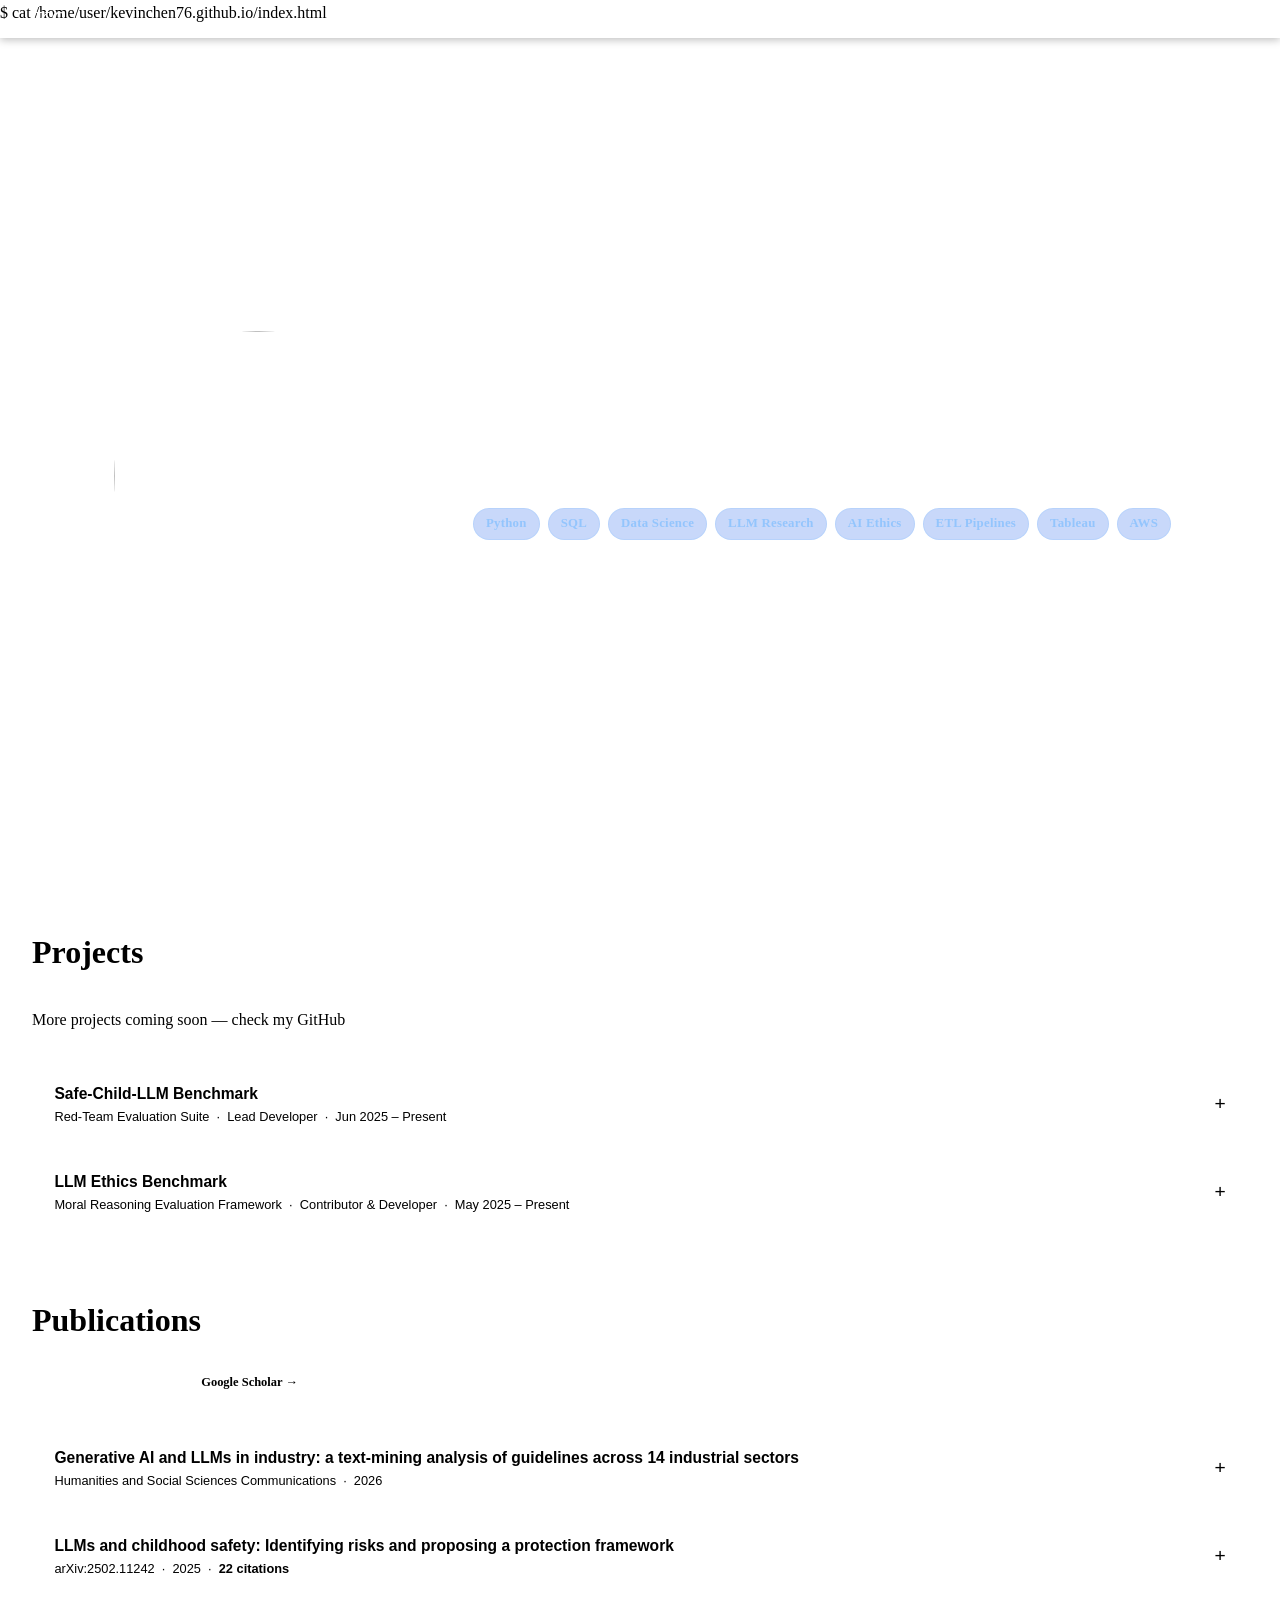
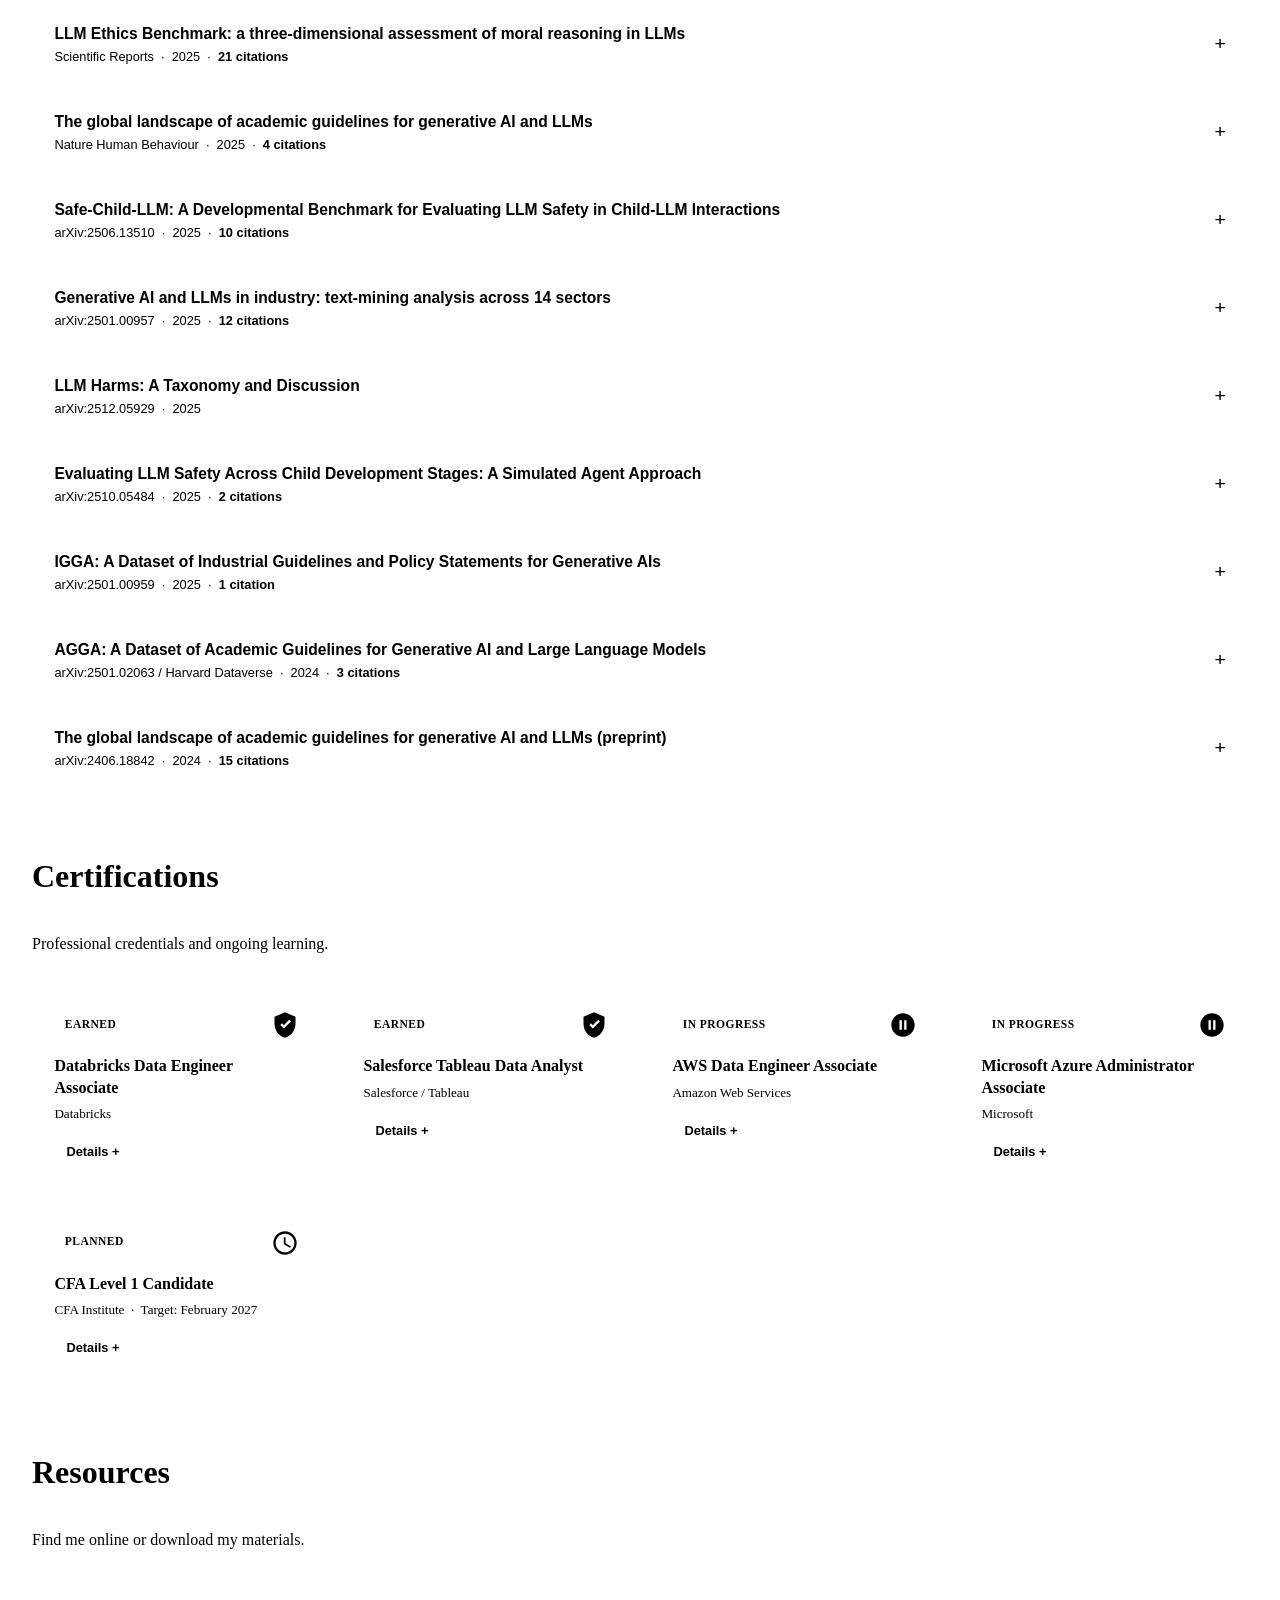
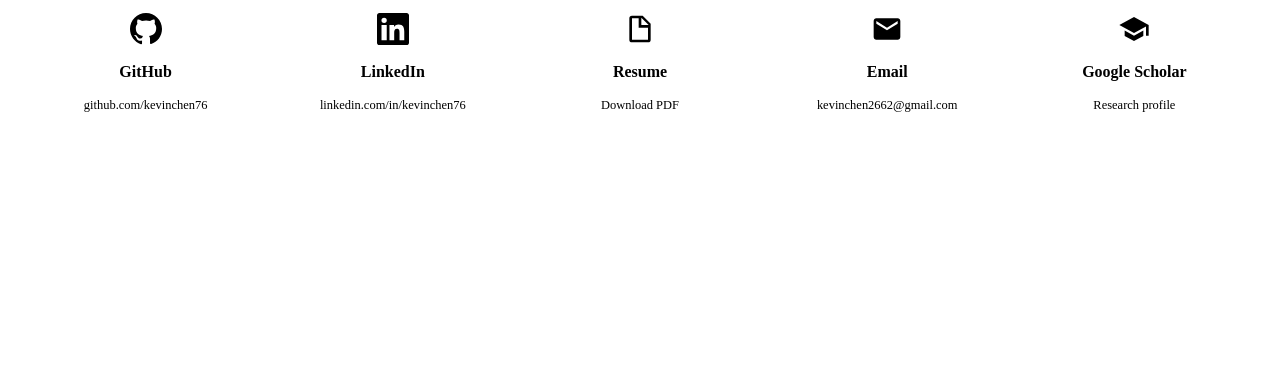
==== index.html @ 8af5d2e5 "Add personal portfolio website" ====
$ cat /home/user/kevinchen76.github.io/index.html

<!DOCTYPE html>
<html lang="en">
<head>
  <meta charset="UTF-8" />
  <meta name="viewport" content="width=device-width, initial-scale=1.0" />
  <title>Kevin Chen — Data Scientist & AI Ethics Researcher</title>
  <link rel="stylesheet" href="css/style.css" />
</head>
<body>

  <!-- ===== NAVIGATION ===== -->
  <header class="site-header">
    <div class="nav-brand">KC</div>
    <nav class="nav-links" id="navLinks">
      <a href="#home"           class="nav-link active" data-section="home">Home</a>
      <a href="#projects"       class="nav-link"        data-section="projects">Projects</a>
      <a href="#publications"   class="nav-link"        data-section="publications">Publications</a>
      <a href="#certifications" class="nav-link"        data-section="certifications">Certifications</a>
      <a href="#resources"      class="nav-link"        data-section="resources">Resources</a>
    </nav>
    <button class="hamburger" id="hamburger" aria-label="Toggle menu">
      <span></span><span></span><span></span>
    </button>
  </header>

  <main>

    <!-- ===== HOME / HERO ===== -->
    <section id="home" class="section hero-section">
      <div class="hero-inner">
        <div class="hero-photo-wrap">
          <!-- REPLACE: swap src with your actual headshot path -->
          <img src="assets/images/headshot.jpg" alt="Kevin Chen headshot" class="hero-photo" />
        </div>
        <div class="hero-content">
          <p class="hero-eyebrow">Data Scientist &amp; AI Ethics Researcher</p>
          <h1 class="hero-name">Kevin Chen</h1>
          <p class="hero-mission">
            I am a data scientist and researcher passionate about AI ethics, safety, and the
            responsible development of large language models. My work bridges quantitative
            analysis and policy to ensure emerging technologies serve humanity equitably.
          </p>
          <div class="expertise-chips">
            <!-- ADD: new expertise chip here -->
            <span class="chip">Python</span>
            <span class="chip">SQL</span>
            <span class="chip">Data Science</span>
            <span class="chip">LLM Research</span>
            <span class="chip">AI Ethics</span>
            <span class="chip">ETL Pipelines</span>
            <span class="chip">Tableau</span>
            <span class="chip">AWS</span>
          </div>
          <div class="hero-cta">
            <a href="#projects" class="btn btn-primary">View Projects</a>
            <a href="#publications" class="btn btn-outline">Publications</a>
            <a href="assets/resume.pdf" class="btn btn-outline" target="_blank" rel="noopener">Resume</a>
          </div>
          <div class="hero-social">
            <a href="https://github.com/kevinchen76" target="_blank" rel="noopener" aria-label="GitHub">
              <svg xmlns="http://www.w3.org/2000/svg" viewBox="0 0 24 24" fill="currentColor" width="22" height="22"><path d="M12 0C5.37 0 0 5.37 0 12c0 5.3 3.438 9.8 8.205 11.385.6.113.82-.258.82-.577v-2.165c-3.338.726-4.042-1.61-4.042-1.61-.546-1.387-1.333-1.756-1.333-1.756-1.09-.745.083-.729.083-.729 1.205.085 1.84 1.237 1.84 1.237 1.07 1.834 2.807 1.304 3.492.997.108-.775.418-1.305.762-1.605-2.665-.3-5.466-1.332-5.466-5.93 0-1.31.468-2.38 1.235-3.22-.124-.303-.535-1.524.117-3.176 0 0 1.008-.322 3.3 1.23a11.5 11.5 0 0 1 3.003-.404c1.02.005 2.047.138 3.003.404 2.29-1.552 3.297-1.23 3.297-1.23.653 1.653.242 2.874.118 3.176.77.84 1.233 1.91 1.233 3.22 0 4.61-2.807 5.625-5.479 5.92.43.372.823 1.102.823 2.222v3.293c0 .322.218.694.825.576C20.565 21.796 24 17.298 24 12c0-6.63-5.37-12-12-12z"/></svg>
            </a>
            <a href="https://linkedin.com/in/kevinchen76" target="_blank" rel="noopener" aria-label="LinkedIn">
              <svg xmlns="http://www.w3.org/2000/svg" viewBox="0 0 24 24" fill="currentColor" width="22" height="22"><path d="M20.447 20.452H16.89v-5.569c0-1.328-.027-3.037-1.852-3.037-1.853 0-2.136 1.445-2.136 2.939v5.667H9.351V9h3.414v1.561h.046c.477-.9 1.637-1.85 3.37-1.85 3.601 0 4.267 2.37 4.267 5.455v6.286zM5.337 7.433a1.98 1.98 0 0 1-1.977-1.98 1.98 1.98 0 0 1 3.96 0 1.98 1.98 0 0 1-1.983 1.98zm1.957 13.019H3.379V9h3.915v11.452zM22.225 0H1.771C.792 0 0 .774 0 1.729v20.542C0 23.227.792 24 1.771 24h20.451C23.2 24 24 23.227 24 22.271V1.729C24 .774 23.2 0 22.222 0h.003z"/></svg>
            </a>
            <a href="mailto:kevinchen2662@gmail.com" aria-label="Email">
              <svg xmlns="http://www.w3.org/2000/svg" viewBox="0 0 24 24" fill="currentColor" width="22" height="22"><path d="M20 4H4C2.9 4 2 4.9 2 6v12c0 1.1.9 2 2 2h16c1.1 0 2-.9 2-2V6c0-1.1-.9-2-2-2zm0 4-8 5-8-5V6l8 5 8-5v2z"/></svg>
            </a>
          </div>
        </div>
      </div>
    </section>

    <!-- ===== PROJECTS ===== -->
    <section id="projects" class="section">
      <div class="section-inner">
        <h2 class="section-title">Projects</h2>
        <p class="section-subtitle">
          More projects coming soon —
          <a href="https://github.com/kevinchen76" target="_blank" rel="noopener">check my GitHub</a>
        </p>

        <div class="accordion-list">

          <!-- ADD: new project accordion item here -->

          <div class="accordion-item">
            <button class="accordion-header" aria-expanded="false">
              <div class="accordion-title-block">
                <span class="accordion-title">Safe-Child-LLM Benchmark</span>
                <span class="accordion-meta">Red-Team Evaluation Suite &nbsp;·&nbsp; Lead Developer &nbsp;·&nbsp; Jun 2025 – Present</span>
              </div>
              <span class="accordion-icon">&#43;</span>
            </button>
            <div class="accordion-body">
              <p>
                Built a Python evaluation suite with async API calls to benchmark 5+ LLMs on
                adversarial child-safety prompts; computed refusal/violation rates via pandas and
                exported JSONL/CSV summaries, replacing manual scoring. Wrote pytest unit tests and
                CI smoke checks validating prompt schema, API dispatch, and output field integrity
                after each pipeline change, enabling regression-free iterative benchmark expansion
                for external stakeholders.
              </p>
              <div class="accordion-links">
                <!-- REPLACE: update href when repo is public -->
                <a href="#" class="tag-link">GitHub &rarr;</a>
                <!-- REPLACE: update href with paper DOI/arXiv link -->
                <a href="#" class="tag-link">Paper &rarr;</a>
              </div>
            </div>
          </div>

          <div class="accordion-item">
            <button class="accordion-header" aria-expanded="false">
              <div class="accordion-title-block">
                <span class="accordion-title">LLM Ethics Benchmark</span>
                <span class="accordion-meta">Moral Reasoning Evaluation Framework &nbsp;·&nbsp; Contributor &amp; Developer &nbsp;·&nbsp; May 2025 – Present</span>
              </div>
              <span class="accordion-icon">&#43;</span>
            </button>
            <div class="accordion-body">
              <p>
                Implemented modular Python components using pandas DataFrames for instrument loading
                and scikit-learn's metric API for multi-table scoring; standardized output schemas
                reducing per-model evaluation setup from hours to minutes.
              </p>
              <div class="accordion-links">
                <!-- REPLACE: update href when repo is public -->
                <a href="#" class="tag-link">GitHub &rarr;</a>
                <!-- REPLACE: update href with paper DOI/arXiv link -->
                <a href="#" class="tag-link">Paper &rarr;</a>
              </div>
            </div>
          </div>

        </div>
      </div>
    </section>

    <!-- ===== PUBLICATIONS ===== -->
    <section id="publications" class="section alt-bg">
      <div class="section-inner">
        <h2 class="section-title">Publications</h2>
        <div class="pub-meta-row">
          <span class="citation-badge">77+ Total Citations</span>
          <!-- REPLACE: add your Google Scholar profile URL -->
          <a href="#" class="tag-link" target="_blank" rel="noopener">Google Scholar &rarr;</a>
        </div>

        <div class="accordion-list">

          <!-- ADD: new publication accordion item here -->

          <!-- 2026 -->
          <div class="accordion-item">
            <button class="accordion-header" aria-expanded="false">
              <div class="accordion-title-block">
                <span class="accordion-title">Generative AI and LLMs in industry: a text-mining analysis of guidelines across 14 industrial sectors</span>
                <span class="accordion-meta">Humanities and Social Sciences Communications &nbsp;·&nbsp; 2026</span>
              </div>
              <span class="accordion-icon">&#43;</span>
            </button>
            <div class="accordion-body">
              <p class="pub-authors">Jiao J., Afroogh S., <strong>Chen K.</strong>, Atkinson D., Dhurandhar A.</p>
              <p class="pub-venue">Nature Humanities and Social Sciences Communications, 13, 410 &nbsp;·&nbsp; 2026</p>
              <div class="accordion-links">
                <!-- REPLACE: update href with DOI -->
                <a href="#" class="tag-link">DOI &rarr;</a>
              </div>
            </div>
          </div>

          <!-- 2025 -->
          <div class="accordion-item">
            <button class="accordion-header" aria-expanded="false">
              <div class="accordion-title-block">
                <span class="accordion-title">LLMs and childhood safety: Identifying risks and proposing a protection framework</span>
                <span class="accordion-meta">arXiv:2502.11242 &nbsp;·&nbsp; 2025 &nbsp;·&nbsp; <span class="cite-count">22 citations</span></span>
              </div>
              <span class="accordion-icon">&#43;</span>
            </button>
            <div class="accordion-body">
              <p class="pub-authors">Jiao J., Afroogh S., <strong>Chen K.</strong>, Murali A., Atkinson D., Dhurandhar A.</p>
              <p class="pub-venue">arXiv preprint arXiv:2502.11242 &nbsp;·&nbsp; 2025</p>
              <div class="accordion-links">
                <a href="https://arxiv.org/abs/2502.11242" class="tag-link" target="_blank" rel="noopener">arXiv &rarr;</a>
              </div>
            </div>
          </div>

          <div class="accordion-item">
            <button class="accordion-header" aria-expanded="false">
              <div class="accordion-title-block">
                <span class="accordion-title">LLM Ethics Benchmark: a three-dimensional assessment of moral reasoning in LLMs</span>
                <span class="accordion-meta">Scientific Reports &nbsp;·&nbsp; 2025 &nbsp;·&nbsp; <span class="cite-count">21 citations</span></span>
              </div>
              <span class="accordion-icon">&#43;</span>
            </button>
            <div class="accordion-body">
              <p class="pub-authors">Jiao J., Afroogh S., Murali A., <strong>Chen K.</strong>, Atkinson D., Dhurandhar A.</p>
              <p class="pub-venue">Scientific Reports 15(1), 34642 &nbsp;·&nbsp; 2025</p>
              <div class="accordion-links">
                <!-- REPLACE: update href with DOI -->
                <a href="#" class="tag-link">DOI &rarr;</a>
              </div>
            </div>
          </div>

          <div class="accordion-item">
            <button class="accordion-header" aria-expanded="false">
              <div class="accordion-title-block">
                <span class="accordion-title">The global landscape of academic guidelines for generative AI and LLMs</span>
                <span class="accordion-meta">Nature Human Behaviour &nbsp;·&nbsp; 2025 &nbsp;·&nbsp; <span class="cite-count">4 citations</span></span>
              </div>
              <span class="accordion-icon">&#43;</span>
            </button>
            <div class="accordion-body">
              <p class="pub-authors">Jiao J., Afroogh S., <strong>Chen K.</strong>, Atkinson D., Dhurandhar A.</p>
              <p class="pub-venue">Nature Human Behaviour 9(4), 638–642 &nbsp;·&nbsp; 2025</p>
              <div class="accordion-links">
                <!-- REPLACE: update href with DOI -->
                <a href="#" class="tag-link">DOI &rarr;</a>
                <a href="https://arxiv.org/abs/2406.18842" class="tag-link" target="_blank" rel="noopener">arXiv &rarr;</a>
              </div>
            </div>
          </div>

          <div class="accordion-item">
            <button class="accordion-header" aria-expanded="false">
              <div class="accordion-title-block">
                <span class="accordion-title">Safe-Child-LLM: A Developmental Benchmark for Evaluating LLM Safety in Child-LLM Interactions</span>
                <span class="accordion-meta">arXiv:2506.13510 &nbsp;·&nbsp; 2025 &nbsp;·&nbsp; <span class="cite-count">10 citations</span></span>
              </div>
              <span class="accordion-icon">&#43;</span>
            </button>
            <div class="accordion-body">
              <p class="pub-authors">Jiao J., Afroogh S., <strong>Chen K.</strong>, Murali A., Atkinson D., Dhurandhar A.</p>
              <p class="pub-venue">arXiv preprint arXiv:2506.13510 &nbsp;·&nbsp; 2025</p>
              <div class="accordion-links">
                <a href="https://arxiv.org/abs/2506.13510" class="tag-link" target="_blank" rel="noopener">arXiv &rarr;</a>
              </div>
            </div>
          </div>

          <div class="accordion-item">
            <button class="accordion-header" aria-expanded="false">
              <div class="accordion-title-block">
                <span class="accordion-title">Generative AI and LLMs in industry: text-mining analysis across 14 sectors</span>
                <span class="accordion-meta">arXiv:2501.00957 &nbsp;·&nbsp; 2025 &nbsp;·&nbsp; <span class="cite-count">12 citations</span></span>
              </div>
              <span class="accordion-icon">&#43;</span>
            </button>
            <div class="accordion-body">
              <p class="pub-authors">Jiao J., Afroogh S., <strong>Chen K.</strong>, Atkinson D., Dhurandhar A.</p>
              <p class="pub-venue">arXiv preprint arXiv:2501.00957 &nbsp;·&nbsp; 2025</p>
              <div class="accordion-links">
                <a href="https://arxiv.org/abs/2501.00957" class="tag-link" target="_blank" rel="noopener">arXiv &rarr;</a>
              </div>
            </div>
          </div>

          <div class="accordion-item">
            <button class="accordion-header" aria-expanded="false">
              <div class="accordion-title-block">
                <span class="accordion-title">LLM Harms: A Taxonomy and Discussion</span>
                <span class="accordion-meta">arXiv:2512.05929 &nbsp;·&nbsp; 2025</span>
              </div>
              <span class="accordion-icon">&#43;</span>
            </button>
            <div class="accordion-body">
              <p class="pub-authors"><strong>Chen K.</strong>, Afroogh S., Murali A., Atkinson D., Dhurandhar A., Jiao J.</p>
              <p class="pub-venue">arXiv preprint arXiv:2512.05929 &nbsp;·&nbsp; 2025</p>
              <div class="accordion-links">
                <a href="https://arxiv.org/abs/2512.05929" class="tag-link" target="_blank" rel="noopener">arXiv &rarr;</a>
              </div>
            </div>
          </div>

          <div class="accordion-item">
            <button class="accordion-header" aria-expanded="false">
              <div class="accordion-title-block">
                <span class="accordion-title">Evaluating LLM Safety Across Child Development Stages: A Simulated Agent Approach</span>
                <span class="accordion-meta">arXiv:2510.05484 &nbsp;·&nbsp; 2025 &nbsp;·&nbsp; <span class="cite-count">2 citations</span></span>
              </div>
              <span class="accordion-icon">&#43;</span>
            </button>
            <div class="accordion-body">
              <p class="pub-authors">Murali A., Afroogh S., <strong>Chen K.</strong>, Atkinson D., Dhurandhar A., Jiao J.</p>
              <p class="pub-venue">arXiv preprint arXiv:2510.05484 &nbsp;·&nbsp; 2025</p>
              <div class="accordion-links">
                <a href="https://arxiv.org/abs/2510.05484" class="tag-link" target="_blank" rel="noopener">arXiv &rarr;</a>
              </div>
            </div>
          </div>

          <div class="accordion-item">
            <button class="accordion-header" aria-expanded="false">
              <div class="accordion-title-block">
                <span class="accordion-title">IGGA: A Dataset of Industrial Guidelines and Policy Statements for Generative AIs</span>
                <span class="accordion-meta">arXiv:2501.00959 &nbsp;·&nbsp; 2025 &nbsp;·&nbsp; <span class="cite-count">1 citation</span></span>
              </div>
              <span class="accordion-icon">&#43;</span>
            </button>
            <div class="accordion-body">
              <p class="pub-authors">Jiao J., Afroogh S., <strong>Chen K.</strong>, Atkinson D., Dhurandhar A.</p>
              <p class="pub-venue">arXiv preprint arXiv:2501.00959 &nbsp;·&nbsp; 2025</p>
              <div class="accordion-links">
                <a href="https://arxiv.org/abs/2501.00959" class="tag-link" target="_blank" rel="noopener">arXiv &rarr;</a>
              </div>
            </div>
          </div>

          <div class="accordion-item">
            <button class="accordion-header" aria-expanded="false">
              <div class="accordion-title-block">
                <span class="accordion-title">AGGA: A Dataset of Academic Guidelines for Generative AI and Large Language Models</span>
                <span class="accordion-meta">arXiv:2501.02063 / Harvard Dataverse &nbsp;·&nbsp; 2024 &nbsp;·&nbsp; <span class="cite-count">3 citations</span></span>
              </div>
              <span class="accordion-icon">&#43;</span>
            </button>
            <div class="accordion-body">
              <p class="pub-authors">Jiao J., Afroogh S., <strong>Chen K.</strong>, Atkinson D., Dhurandhar A.</p>
              <p class="pub-venue">Harvard Dataverse &nbsp;·&nbsp; arXiv:2501.02063 &nbsp;·&nbsp; 2024</p>
              <div class="accordion-links">
                <a href="https://arxiv.org/abs/2501.02063" class="tag-link" target="_blank" rel="noopener">arXiv &rarr;</a>
              </div>
            </div>
          </div>

          <div class="accordion-item">
            <button class="accordion-header" aria-expanded="false">
              <div class="accordion-title-block">
                <span class="accordion-title">The global landscape of academic guidelines for generative AI and LLMs (preprint)</span>
                <span class="accordion-meta">arXiv:2406.18842 &nbsp;·&nbsp; 2024 &nbsp;·&nbsp; <span class="cite-count">15 citations</span></span>
              </div>
              <span class="accordion-icon">&#43;</span>
            </button>
            <div class="accordion-body">
              <p class="pub-authors">Jiao J., Afroogh S., <strong>Chen K.</strong>, Atkinson D., Dhurandhar A.</p>
              <p class="pub-venue">arXiv preprint arXiv:2406.18842 &nbsp;·&nbsp; 2024</p>
              <div class="accordion-links">
                <a href="https://arxiv.org/abs/2406.18842" class="tag-link" target="_blank" rel="noopener">arXiv &rarr;</a>
              </div>
            </div>
          </div>

        </div>
      </div>
    </section>

    <!-- ===== CERTIFICATIONS ===== -->
    <section id="certifications" class="section">
      <div class="section-inner">
        <h2 class="section-title">Certifications</h2>
        <p class="section-subtitle">Professional credentials and ongoing learning.</p>

        <div class="cert-grid">

          <!-- ADD: new certification card here -->

          <div class="cert-card">
            <div class="cert-card-header">
              <span class="cert-badge earned">Earned</span>
              <div class="cert-icon">
                <svg xmlns="http://www.w3.org/2000/svg" viewBox="0 0 24 24" fill="currentColor" width="28" height="28"><path d="M12 1L3 5v6c0 5.55 3.84 10.74 9 12 5.16-1.26 9-6.45 9-12V5l-9-4zm-1 14l-3-3 1.41-1.41L11 12.17l4.59-4.58L17 9l-6 6z"/></svg>
              </div>
            </div>
            <h3 class="cert-name">Databricks Data Engineer Associate</h3>
            <p class="cert-issuer">Databricks</p>
            <button class="cert-toggle" aria-expanded="false">Details &#43;</button>
            <div class="cert-details">
              <p>Validates proficiency in building and managing data engineering pipelines using the Databricks Lakehouse Platform, including Delta Lake, Spark, and ETL workflows.</p>
            </div>
          </div>

          <div class="cert-card">
            <div class="cert-card-header">
              <span class="cert-badge earned">Earned</span>
              <div class="cert-icon">
                <svg xmlns="http://www.w3.org/2000/svg" viewBox="0 0 24 24" fill="currentColor" width="28" height="28"><path d="M12 1L3 5v6c0 5.55 3.84 10.74 9 12 5.16-1.26 9-6.45 9-12V5l-9-4zm-1 14l-3-3 1.41-1.41L11 12.17l4.59-4.58L17 9l-6 6z"/></svg>
              </div>
            </div>
            <h3 class="cert-name">Salesforce Tableau Data Analyst</h3>
            <p class="cert-issuer">Salesforce / Tableau</p>
            <button class="cert-toggle" aria-expanded="false">Details &#43;</button>
            <div class="cert-details">
              <p>Demonstrates skill in connecting to data, creating visualizations, dashboards, and stories to answer business questions using Tableau Desktop and Tableau Public.</p>
            </div>
          </div>

          <div class="cert-card">
            <div class="cert-card-header">
              <span class="cert-badge in-progress">In Progress</span>
              <div class="cert-icon">
                <svg xmlns="http://www.w3.org/2000/svg" viewBox="0 0 24 24" fill="currentColor" width="28" height="28"><path d="M12 2C6.48 2 2 6.48 2 12s4.48 10 10 10 10-4.48 10-10S17.52 2 12 2zm-1 14H9V8h2v8zm4 0h-2V8h2v8z"/></svg>
              </div>
            </div>
            <h3 class="cert-name">AWS Data Engineer Associate</h3>
            <p class="cert-issuer">Amazon Web Services</p>
            <button class="cert-toggle" aria-expanded="false">Details &#43;</button>
            <div class="cert-details">
              <p>Covers AWS data ingestion, transformation, orchestration, and storage services including Glue, Redshift, Kinesis, and Lake Formation.</p>
            </div>
          </div>

          <div class="cert-card">
            <div class="cert-card-header">
              <span class="cert-badge in-progress">In Progress</span>
              <div class="cert-icon">
                <svg xmlns="http://www.w3.org/2000/svg" viewBox="0 0 24 24" fill="currentColor" width="28" height="28"><path d="M12 2C6.48 2 2 6.48 2 12s4.48 10 10 10 10-4.48 10-10S17.52 2 12 2zm-1 14H9V8h2v8zm4 0h-2V8h2v8z"/></svg>
              </div>
            </div>
            <h3 class="cert-name">Microsoft Azure Administrator Associate</h3>
            <p class="cert-issuer">Microsoft</p>
            <button class="cert-toggle" aria-expanded="false">Details &#43;</button>
            <div class="cert-details">
              <p>Covers Azure administration including identity, governance, storage, compute, and networking to manage cloud infrastructure at scale.</p>
            </div>
          </div>

          <div class="cert-card">
            <div class="cert-card-header">
              <span class="cert-badge planned">Planned</span>
              <div class="cert-icon">
                <svg xmlns="http://www.w3.org/2000/svg" viewBox="0 0 24 24" fill="currentColor" width="28" height="28"><path d="M11.99 2C6.47 2 2 6.48 2 12s4.47 10 9.99 10C17.52 22 22 17.52 22 12S17.52 2 11.99 2zM12 20c-4.42 0-8-3.58-8-8s3.58-8 8-8 8 3.58 8 8-3.58 8-8 8zm.5-13H11v6l5.25 3.15.75-1.23-4.5-2.67V7z"/></svg>
              </div>
            </div>
            <h3 class="cert-name">CFA Level 1 Candidate</h3>
            <p class="cert-issuer">CFA Institute &nbsp;·&nbsp; Target: February 2027</p>
            <button class="cert-toggle" aria-expanded="false">Details &#43;</button>
            <div class="cert-details">
              <p>Preparing for the CFA Level 1 exam, covering financial analysis, portfolio management, ethics, and investment tools across equity, fixed income, and derivatives.</p>
            </div>
          </div>

        </div>
      </div>
    </section>

    <!-- ===== RESOURCES ===== -->
    <section id="resources" class="section alt-bg">
      <div class="section-inner">
        <h2 class="section-title">Resources</h2>
        <p class="section-subtitle">Find me online or download my materials.</p>

        <div class="resources-grid">

          <!-- ADD: new resource link here -->

          <a href="https://github.com/kevinchen76" class="resource-card" target="_blank" rel="noopener">
            <div class="resource-icon">
              <svg xmlns="http://www.w3.org/2000/svg" viewBox="0 0 24 24" fill="currentColor" width="32" height="32"><path d="M12 0C5.37 0 0 5.37 0 12c0 5.3 3.438 9.8 8.205 11.385.6.113.82-.258.82-.577v-2.165c-3.338.726-4.042-1.61-4.042-1.61-.546-1.387-1.333-1.756-1.333-1.756-1.09-.745.083-.729.083-.729 1.205.085 1.84 1.237 1.84 1.237 1.07 1.834 2.807 1.304 3.492.997.108-.775.418-1.305.762-1.605-2.665-.3-5.466-1.332-5.466-5.93 0-1.31.468-2.38 1.235-3.22-.124-.303-.535-1.524.117-3.176 0 0 1.008-.322 3.3 1.23a11.5 11.5 0 0 1 3.003-.404c1.02.005 2.047.138 3.003.404 2.29-1.552 3.297-1.23 3.297-1.23.653 1.653.242 2.874.118 3.176.77.84 1.233 1.91 1.233 3.22 0 4.61-2.807 5.625-5.479 5.92.43.372.823 1.102.823 2.222v3.293c0 .322.218.694.825.576C20.565 21.796 24 17.298 24 12c0-6.63-5.37-12-12-12z"/></svg>
            </div>
            <h3 class="resource-label">GitHub</h3>
            <p class="resource-sub">github.com/kevinchen76</p>
          </a>

          <a href="https://linkedin.com/in/kevinchen76" class="resource-card" target="_blank" rel="noopener">
            <div class="resource-icon">
              <svg xmlns="http://www.w3.org/2000/svg" viewBox="0 0 24 24" fill="currentColor" width="32" height="32"><path d="M20.447 20.452H16.89v-5.569c0-1.328-.027-3.037-1.852-3.037-1.853 0-2.136 1.445-2.136 2.939v5.667H9.351V9h3.414v1.561h.046c.477-.9 1.637-1.85 3.37-1.85 3.601 0 4.267 2.37 4.267 5.455v6.286zM5.337 7.433a1.98 1.98 0 0 1-1.977-1.98 1.98 1.98 0 0 1 3.96 0 1.98 1.98 0 0 1-1.983 1.98zm1.957 13.019H3.379V9h3.915v11.452zM22.225 0H1.771C.792 0 0 .774 0 1.729v20.542C0 23.227.792 24 1.771 24h20.451C23.2 24 24 23.227 24 22.271V1.729C24 .774 23.2 0 22.222 0h.003z"/></svg>
            </div>
            <h3 class="resource-label">LinkedIn</h3>
            <p class="resource-sub">linkedin.com/in/kevinchen76</p>
          </a>

          <a href="assets/resume.pdf" class="resource-card" target="_blank" rel="noopener">
            <!-- REPLACE: ensure assets/resume.pdf exists -->
            <div class="resource-icon">
              <svg xmlns="http://www.w3.org/2000/svg" viewBox="0 0 24 24" fill="currentColor" width="32" height="32"><path d="M14 2H6a2 2 0 0 0-2 2v16a2 2 0 0 0 2 2h12a2 2 0 0 0 2-2V8l-6-6zm-1 1.5L18.5 9H13V3.5zM6 20V4h5v7h7v9H6z"/></svg>
            </div>
            <h3 class="resource-label">Resume</h3>
            <p class="resource-sub">Download PDF</p>
          </a>

          <a href="mailto:kevinchen2662@gmail.com" class="resource-card">
            <div class="resource-icon">
              <svg xmlns="http://www.w3.org/2000/svg" viewBox="0 0 24 24" fill="currentColor" width="32" height="32"><path d="M20 4H4C2.9 4 2 4.9 2 6v12c0 1.1.9 2 2 2h16c1.1 0 2-.9 2-2V6c0-1.1-.9-2-2-2zm0 4-8 5-8-5V6l8 5 8-5v2z"/></svg>
            </div>
            <h3 class="resource-label">Email</h3>
            <p class="resource-sub">kevinchen2662@gmail.com</p>
          </a>

          <!-- REPLACE: add your Google Scholar profile URL -->
          <a href="#" class="resource-card" target="_blank" rel="noopener">
            <div class="resource-icon">
              <svg xmlns="http://www.w3.org/2000/svg" viewBox="0 0 24 24" fill="currentColor" width="32" height="32"><path d="M12 3L1 9l11 6 9-4.91V17h2V9L12 3zM5 13.18v4L12 21l7-3.82v-4L12 17l-7-3.82z"/></svg>
            </div>
            <h3 class="resource-label">Google Scholar</h3>
            <p class="resource-sub">Research profile</p>
          </a>

        </div>
      </div>
    </section>

  </main>

  <!-- ===== FOOTER ===== -->
  <footer class="site-footer">
    <div class="footer-inner">
      <p class="footer-name">Kevin Chen</p>
      <div class="footer-links">
        <a href="mailto:kevinchen2662@gmail.com">kevinchen2662@gmail.com</a>
        <a href="https://github.com/kevinchen76" target="_blank" rel="noopener">GitHub</a>
        <a href="https://linkedin.com/in/kevinchen76" target="_blank" rel="noopener">LinkedIn</a>
      </div>
      <p class="footer-copy">&copy; <span id="year"></span> Kevin Chen. All rights reserved.</p>
    </div>
  </footer>

  <script src="js/main.js"></script>
</body>
</html>
---- css/style.css ----
$ cat /home/user/kevinchen76.github.io/css/style.css

/* =============================================
   CSS CUSTOM PROPERTIES — edit here to retheme
   ============================================= */
:root {
  --color-bg:          #ffffff;
  --color-bg-alt:      #f4f6f9;
  --color-navy:        #0d1b2a;
  --color-navy-mid:    #1b2e45;
  --color-accent:      #2563eb;
  --color-accent-hover:#1d4ed8;
  --color-text:        #1e293b;
  --color-text-muted:  #64748b;
  --color-border:      #e2e8f0;
  --color-chip-bg:     #dbeafe;
  --color-chip-text:   #1e40af;
  --color-earned:      #16a34a;
  --color-earned-bg:   #dcfce7;
  --color-progress:    #d97706;
  --color-progress-bg: #fef3c7;
  --color-planned:     #64748b;
  --color-planned-bg:  #f1f5f9;
  --font-sans: 'Segoe UI', system-ui, -apple-system, sans-serif;
  --radius:    0.5rem;
  --radius-lg: 1rem;
  --shadow-sm: 0 1px 3px rgba(0,0,0,.08), 0 1px 2px rgba(0,0,0,.05);
  --shadow-md: 0 4px 12px rgba(0,0,0,.10), 0 2px 4px rgba(0,0,0,.06);
  --transition: 0.22s ease;
  --nav-height: 64px;
  --max-width:  1100px;
}

/* =============================================
   RESET & BASE
   ============================================= */
*, *::before, *::after { box-sizing: border-box; margin: 0; padding: 0; }

html { scroll-behavior: smooth; font-size: 16px; }

body {
  font-family: var(--font-sans);
  color: var(--color-text);
  background: var(--color-bg);
  line-height: 1.65;
}

a { color: var(--color-accent); text-decoration: none; }
a:hover { text-decoration: underline; }

img { display: block; max-width: 100%; }

/* =============================================
   NAVIGATION
   ============================================= */
.site-header {
  position: fixed;
  top: 0; left: 0; right: 0;
  height: var(--nav-height);
  background: var(--color-navy);
  display: flex;
  align-items: center;
  justify-content: space-between;
  padding: 0 2rem;
  z-index: 1000;
  box-shadow: 0 2px 8px rgba(0,0,0,.25);
}

.nav-brand {
  color: #fff;
  font-size: 1.25rem;
  font-weight: 700;
  letter-spacing: 0.04em;
  background: var(--color-accent);
  width: 38px; height: 38px;
  border-radius: 50%;
  display: flex; align-items: center; justify-content: center;
  flex-shrink: 0;
}

.nav-links {
  display: flex;
  gap: 0.25rem;
}

.nav-link {
  color: rgba(255,255,255,0.75);
  padding: 0.45rem 0.9rem;
  border-radius: var(--radius);
  font-size: 0.9rem;
  font-weight: 500;
  transition: color var(--transition), background var(--transition);
}

.nav-link:hover,
.nav-link.active {
  color: #fff;
  background: rgba(255,255,255,0.12);
  text-decoration: none;
}

.hamburger {
  display: none;
  flex-direction: column;
  gap: 5px;
  background: none;
  border: none;
  cursor: pointer;
  padding: 6px;
}

.hamburger span {
  display: block;
  width: 24px; height: 2px;
  background: #fff;
  border-radius: 2px;
  transition: transform var(--transition), opacity var(--transition);
}

/* =============================================
   SECTIONS
   ============================================= */
.section {
  padding-top: calc(var(--nav-height) + 4rem);
  padding-bottom: 4rem;
}

.section.alt-bg { background: var(--color-bg-alt); }

.section-inner {
  max-width: var(--max-width);
  margin: 0 auto;
  padding: 0 2rem;
}

.section-title {
  font-size: 2rem;
  font-weight: 700;
  color: var(--color-navy);
  margin-bottom: 0.5rem;
}

.section-title::after {
  content: '';
  display: block;
  width: 48px; height: 4px;
  background: var(--color-accent);
  border-radius: 2px;
  margin-top: 0.5rem;
}

.section-subtitle {
  color: var(--color-text-muted);
  margin-top: 1rem;
  margin-bottom: 2rem;
  font-size: 1rem;
}

/* =============================================
   HERO
   ============================================= */
.hero-section {
  background: linear-gradient(135deg, var(--color-navy) 0%, var(--color-navy-mid) 100%);
  color: #fff;
  min-height: 100vh;
  display: flex;
  align-items: center;
  padding-top: var(--nav-height);
  padding-bottom: 0;
}

.hero-inner {
  max-width: var(--max-width);
  margin: 0 auto;
  padding: 4rem 2rem;
  display: flex;
  align-items: center;
  gap: 4rem;
}

.hero-photo-wrap {
  flex-shrink: 0;
}

.hero-photo {
  width: 300px;
  height: 300px;
  border-radius: 50%;
  object-fit: cover;
  object-position: center top;
  border: 5px solid rgba(255,255,255,0.15);
  box-shadow: var(--shadow-md);
  background: var(--color-navy-mid);
}

.hero-content {
  flex: 1;
  min-width: 0;
}

.hero-eyebrow {
  font-size: 0.85rem;
  font-weight: 600;
  letter-spacing: 0.12em;
  text-transform: uppercase;
  color: var(--color-accent);
  margin-bottom: 0.5rem;
}

.hero-name {
  font-size: clamp(2.2rem, 5vw, 3.5rem);
  font-weight: 800;
  line-height: 1.1;
  margin-bottom: 1.25rem;
  color: #fff;
}

.hero-mission {
  font-size: 1.05rem;
  line-height: 1.75;
  color: rgba(255,255,255,0.82);
  max-width: 580px;
  margin-bottom: 1.75rem;
}

.expertise-chips {
  display: flex;
  flex-wrap: wrap;
  gap: 0.5rem;
  margin-bottom: 2rem;
}

.chip {
  background: rgba(37,99,235,0.25);
  color: #93c5fd;
  border: 1px solid rgba(147,197,253,0.3);
  padding: 0.28rem 0.75rem;
  border-radius: 999px;
  font-size: 0.8rem;
  font-weight: 600;
  letter-spacing: 0.02em;
}

.hero-cta {
  display: flex;
  flex-wrap: wrap;
  gap: 0.75rem;
  margin-bottom: 2rem;
}

.btn {
  display: inline-flex;
  align-items: center;
  gap: 0.4rem;
  padding: 0.6rem 1.4rem;
  border-radius: var(--radius);
  font-size: 0.9rem;
  font-weight: 600;
  transition: background var(--transition), color var(--transition), border-color var(--transition), box-shadow var(--transition);
  cursor: pointer;
  text-decoration: none;
}

.btn-primary {
  background: var(--color-accent);
  color: #fff;
  border: 2px solid var(--color-accent);
}

.btn-primary:hover {
  background: var(--color-accent-hover);
  border-color: var(--color-accent-hover);
  text-decoration: none;
  box-shadow: 0 4px 14px rgba(37,99,235,.4);
}

.btn-outline {
  background: transparent;
  color: #fff;
  border: 2px solid rgba(255,255,255,0.4);
}

.btn-outline:hover {
  background: rgba(255,255,255,0.1);
  border-color: rgba(255,255,255,0.7);
  text-decoration: none;
}

.hero-social {
  display: flex;
  gap: 1rem;
}

.hero-social a {
  color: rgba(255,255,255,0.6);
  transition: color var(--transition), transform var(--transition);
}

.hero-social a:hover {
  color: #fff;
  transform: translateY(-2px);
  text-decoration: none;
}

/* =============================================
   ACCORDION
   ============================================= */
.accordion-list {
  display: flex;
  flex-direction: column;
  gap: 0.75rem;
}

.accordion-item {
  background: var(--color-bg);
  border: 1px solid var(--color-border);
  border-radius: var(--radius);
  overflow: hidden;
  box-shadow: var(--shadow-sm);
  transition: box-shadow var(--transition);
}

.alt-bg .accordion-item {
  background: var(--color-bg);
}

.accordion-item:hover {
  box-shadow: var(--shadow-md);
}

.accordion-header {
  width: 100%;
  display: flex;
  align-items: center;
  justify-content: space-between;
  gap: 1rem;
  padding: 1.1rem 1.4rem;
  background: none;
  border: none;
  cursor: pointer;
  text-align: left;
  transition: background var(--transition);
}

.accordion-header:hover { background: var(--color-bg-alt); }

.accordion-header[aria-expanded="true"] { background: var(--color-bg-alt); }

.accordion-title-block {
  display: flex;
  flex-direction: column;
  gap: 0.25rem;
  min-width: 0;
}

.accordion-title {
  font-size: 0.975rem;
  font-weight: 600;
  color: var(--color-navy);
  line-height: 1.4;
}

.accordion-meta {
  font-size: 0.8rem;
  color: var(--color-text-muted);
}

.cite-count {
  color: var(--color-accent);
  font-weight: 600;
}

.accordion-icon {
  font-size: 1.2rem;
  font-weight: 400;
  color: var(--color-accent);
  flex-shrink: 0;
  line-height: 1;
  transition: transform var(--transition);
  user-select: none;
}

.accordion-header[aria-expanded="true"] .accordion-icon {
  transform: rotate(45deg);
}

.accordion-body {
  max-height: 0;
  overflow: hidden;
  transition: max-height 0.3s ease, padding 0.3s ease;
  padding: 0 1.4rem;
}

.accordion-body.open {
  max-height: 600px;
  padding: 0 1.4rem 1.2rem;
}

.accordion-body p {
  font-size: 0.92rem;
  color: var(--color-text);
  line-height: 1.7;
  margin-bottom: 0.75rem;
}

.accordion-links {
  display: flex;
  flex-wrap: wrap;
  gap: 0.6rem;
  margin-top: 0.25rem;
}

.tag-link {
  display: inline-block;
  padding: 0.25rem 0.65rem;
  background: var(--color-chip-bg);
  color: var(--color-chip-text);
  border-radius: 999px;
  font-size: 0.78rem;
  font-weight: 600;
  transition: background var(--transition), color var(--transition);
  text-decoration: none;
}

.tag-link:hover {
  background: var(--color-accent);
  color: #fff;
  text-decoration: none;
}

/* =============================================
   PUBLICATIONS META ROW
   ============================================= */
.pub-meta-row {
  display: flex;
  align-items: center;
  gap: 1rem;
  margin-bottom: 2rem;
  flex-wrap: wrap;
}

.citation-badge {
  background: var(--color-navy);
  color: #fff;
  padding: 0.3rem 0.9rem;
  border-radius: 999px;
  font-size: 0.82rem;
  font-weight: 700;
  letter-spacing: 0.03em;
}

.pub-authors {
  color: var(--color-text-muted);
  font-size: 0.88rem;
  margin-bottom: 0.3rem !important;
}

.pub-venue {
  color: var(--color-text-muted);
  font-size: 0.85rem;
  font-style: italic;
}

/* =============================================
   CERTIFICATIONS
   ============================================= */
.cert-grid {
  display: grid;
  grid-template-columns: repeat(auto-fill, minmax(260px, 1fr));
  gap: 1.25rem;
}

.cert-card {
  background: var(--color-bg);
  border: 1px solid var(--color-border);
  border-radius: var(--radius-lg);
  padding: 1.4rem;
  box-shadow: var(--shadow-sm);
  transition: box-shadow var(--transition), transform var(--transition);
}

.cert-card:hover {
  box-shadow: var(--shadow-md);
  transform: translateY(-2px);
}

.cert-card-header {
  display: flex;
  align-items: flex-start;
  justify-content: space-between;
  margin-bottom: 1rem;
}

.cert-badge {
  display: inline-block;
  padding: 0.2rem 0.65rem;
  border-radius: 999px;
  font-size: 0.72rem;
  font-weight: 700;
  letter-spacing: 0.04em;
  text-transform: uppercase;
}

.cert-badge.earned      { background: var(--color-earned-bg);   color: var(--color-earned); }
.cert-badge.in-progress { background: var(--color-progress-bg); color: var(--color-progress); }
.cert-badge.planned     { background: var(--color-planned-bg);  color: var(--color-planned); }

.cert-icon { color: var(--color-accent); }

.cert-name {
  font-size: 1rem;
  font-weight: 700;
  color: var(--color-navy);
  line-height: 1.35;
  margin-bottom: 0.3rem;
}

.cert-issuer {
  font-size: 0.82rem;
  color: var(--color-text-muted);
  margin-bottom: 0.9rem;
}

.cert-toggle {
  background: none;
  border: 1px solid var(--color-border);
  color: var(--color-accent);
  font-size: 0.8rem;
  font-weight: 600;
  padding: 0.3rem 0.75rem;
  border-radius: var(--radius);
  cursor: pointer;
  transition: background var(--transition), color var(--transition);
}

.cert-toggle:hover {
  background: var(--color-accent);
  color: #fff;
  border-color: var(--color-accent);
}

.cert-details {
  max-height: 0;
  overflow: hidden;
  transition: max-height 0.3s ease, margin-top 0.3s ease;
}

.cert-details.open {
  max-height: 200px;
  margin-top: 0.85rem;
}

.cert-details p {
  font-size: 0.85rem;
  color: var(--color-text-muted);
  line-height: 1.6;
}

/* =============================================
   RESOURCES
   ============================================= */
.resources-grid {
  display: grid;
  grid-template-columns: repeat(auto-fill, minmax(200px, 1fr));
  gap: 1.25rem;
}

.resource-card {
  display: flex;
  flex-direction: column;
  align-items: center;
  text-align: center;
  padding: 1.75rem 1.25rem;
  background: var(--color-bg);
  border: 1px solid var(--color-border);
  border-radius: var(--radius-lg);
  box-shadow: var(--shadow-sm);
  transition: box-shadow var(--transition), transform var(--transition), border-color var(--transition);
  color: var(--color-text);
  text-decoration: none;
  gap: 0.6rem;
}

.resource-card:hover {
  box-shadow: var(--shadow-md);
  transform: translateY(-3px);
  border-color: var(--color-accent);
  text-decoration: none;
}

.resource-icon {
  color: var(--color-accent);
  margin-bottom: 0.25rem;
}

.resource-label {
  font-size: 1rem;
  font-weight: 700;
  color: var(--color-navy);
}

.resource-sub {
  font-size: 0.78rem;
  color: var(--color-text-muted);
  word-break: break-all;
}

/* =============================================
   FOOTER
   ============================================= */
.site-footer {
  background: var(--color-navy);
  color: rgba(255,255,255,0.7);
  padding: 2.5rem 2rem;
}

.footer-inner {
  max-width: var(--max-width);
  margin: 0 auto;
  text-align: center;
  display: flex;
  flex-direction: column;
  gap: 0.75rem;
}

.footer-name {
  font-size: 1.1rem;
  font-weight: 700;
  color: #fff;
}

.footer-links {
  display: flex;
  justify-content: center;
  flex-wrap: wrap;
  gap: 0.5rem 1.5rem;
}

.footer-links a {
  color: rgba(255,255,255,0.65);
  font-size: 0.88rem;
  transition: color var(--transition);
}

.footer-links a:hover {
  color: #fff;
  text-decoration: none;
}

.footer-copy {
  font-size: 0.8rem;
  color: rgba(255,255,255,0.4);
}

/* =============================================
   RESPONSIVE
   ============================================= */
@media (max-width: 768px) {
  .nav-links {
    display: none;
    flex-direction: column;
    position: absolute;
    top: var(--nav-height);
    left: 0; right: 0;
    background: var(--color-navy);
    padding: 1rem;
    gap: 0.25rem;
    border-top: 1px solid rgba(255,255,255,0.1);
    box-shadow: 0 4px 12px rgba(0,0,0,.3);
  }

  .nav-links.open { display: flex; }

  .hamburger { display: flex; }

  .hero-inner {
    flex-direction: column;
    text-align: center;
    gap: 2rem;
    padding: 3rem 1.5rem;
  }

  .hero-photo { width: 200px; height: 200px; }

  .expertise-chips { justify-content: center; }

  .hero-cta { justify-content: center; }

  .hero-social { justify-content: center; }

  .hero-mission { margin-left: auto; margin-right: auto; }

  .section { padding-top: calc(var(--nav-height) + 2.5rem); padding-bottom: 2.5rem; }

  .section-inner { padding: 0 1.25rem; }

  .cert-grid { grid-template-columns: 1fr; }

  .resources-grid { grid-template-columns: repeat(auto-fill, minmax(160px, 1fr)); }
}

@media (max-width: 480px) {
  .hero-photo { width: 160px; height: 160px; }
  .resources-grid { grid-template-columns: 1fr 1fr; }
}
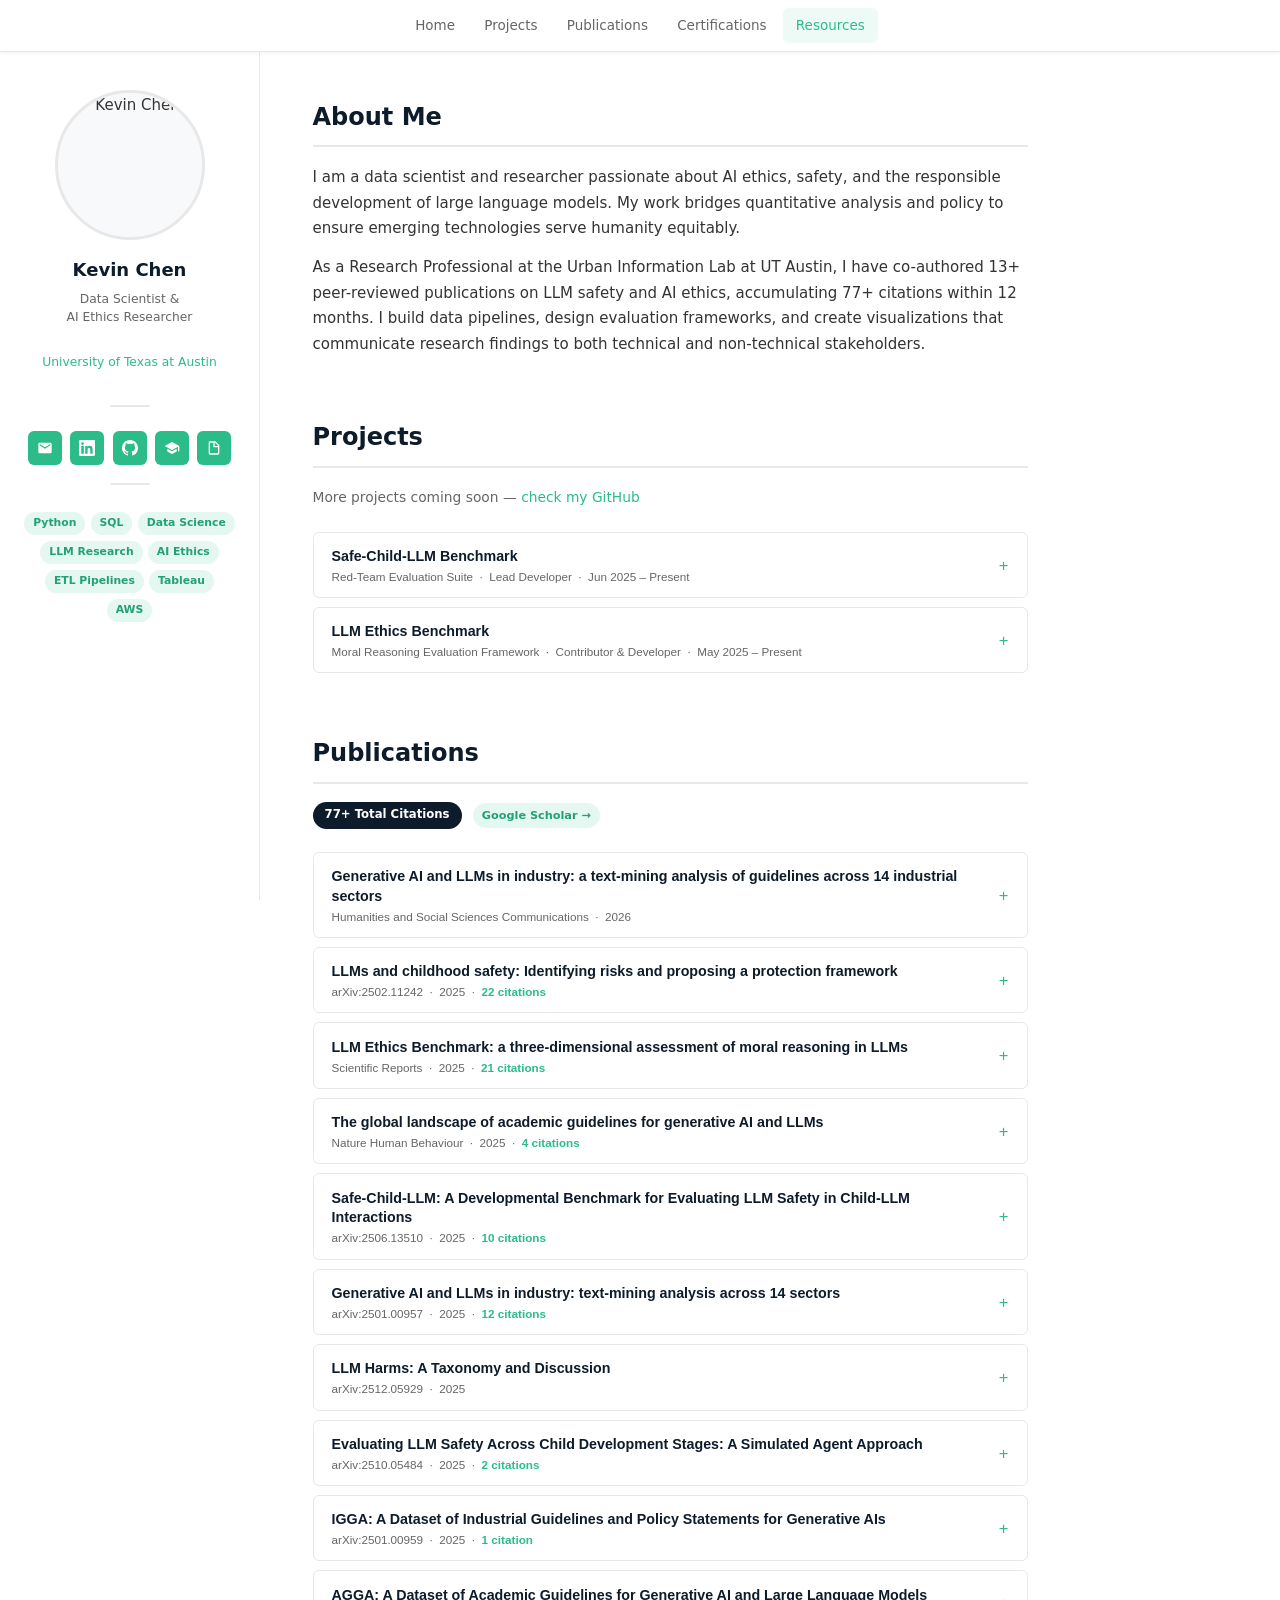
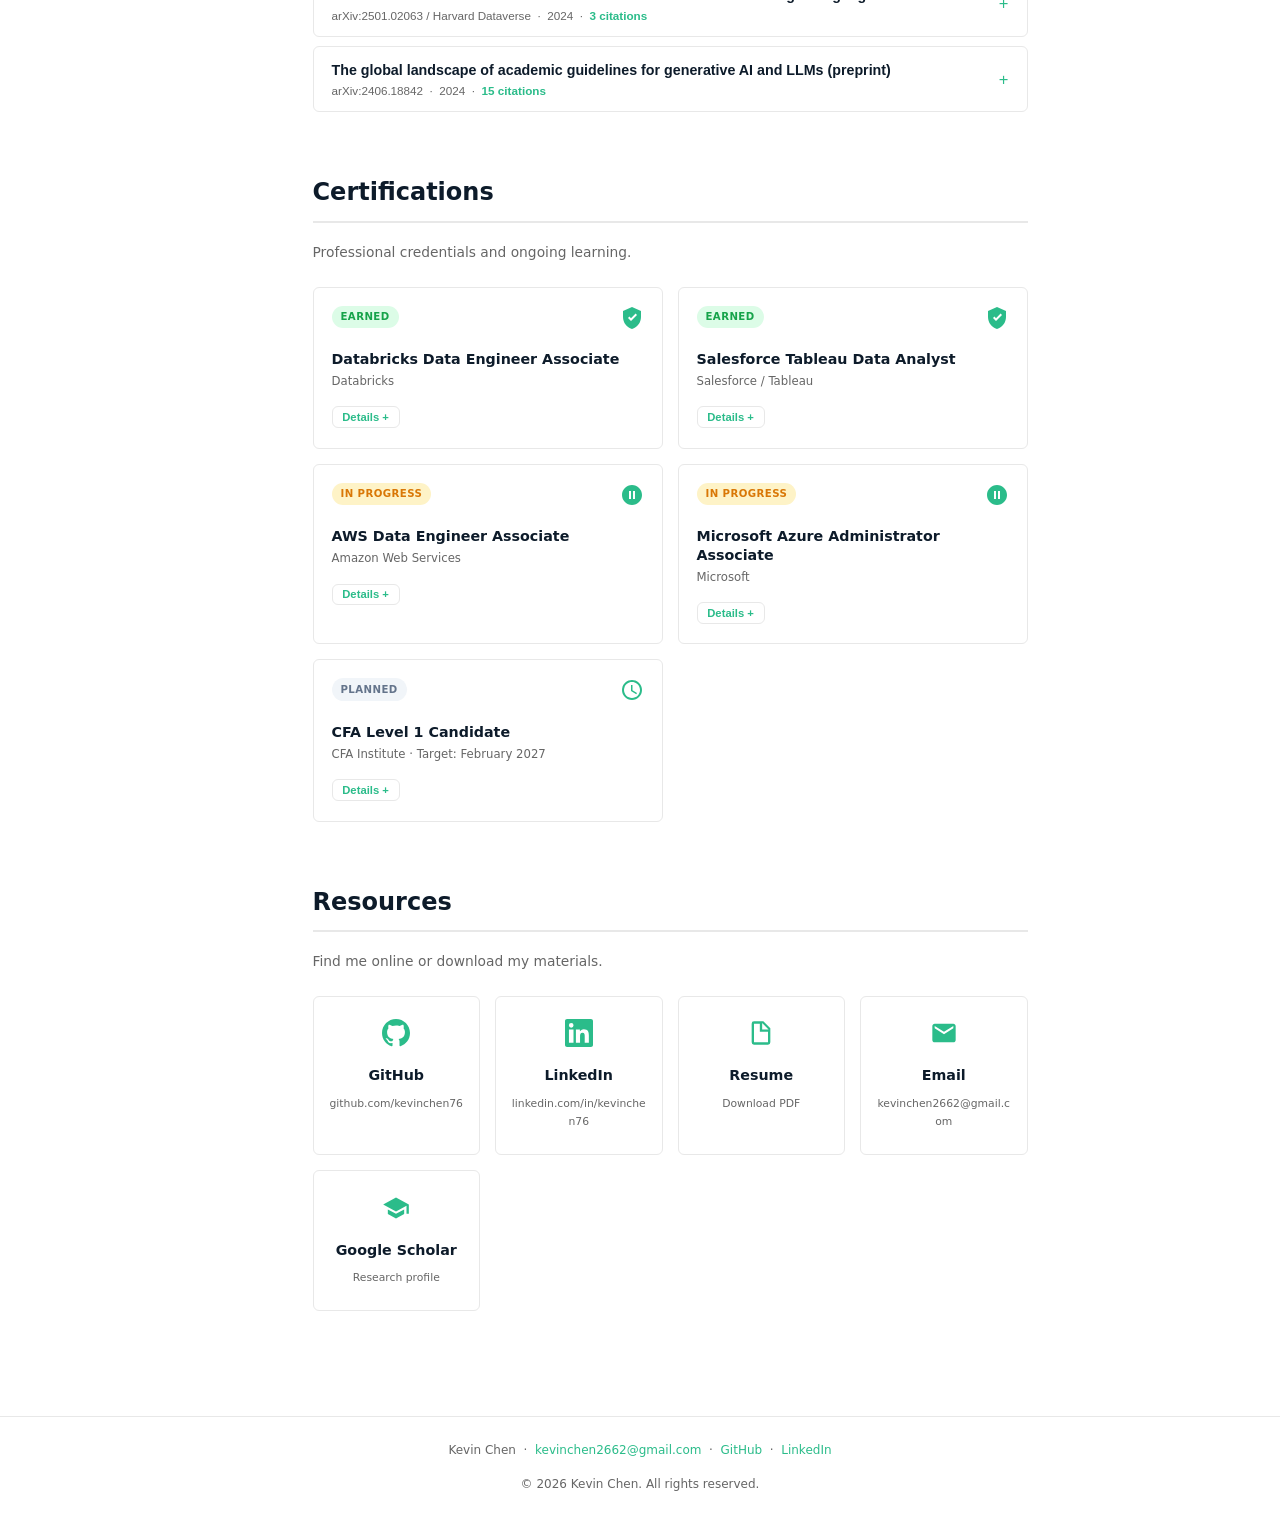
==== commit 852739cc: "Redesign: academic sidebar layout with embedded CSS" ====
--- a/index.html
+++ b/index.html
@@ -1,112 +1,276 @@
-$ cat /home/user/kevinchen76.github.io/index.html
-
 <!DOCTYPE html>
 <html lang="en">
 <head>
   <meta charset="UTF-8" />
   <meta name="viewport" content="width=device-width, initial-scale=1.0" />
-  <title>Kevin Chen — Data Scientist & AI Ethics Researcher</title>
-  <link rel="stylesheet" href="css/style.css" />
+  <title>Kevin Chen &mdash; Data Scientist &amp; AI Ethics Researcher</title>
+  <style>
+    :root {
+      --teal:       #2bbc8a;
+      --teal-dark:  #22a077;
+      --navy:       #0d1b2a;
+      --text:       #333;
+      --text-muted: #666;
+      --border:     #e8e8e8;
+      --bg:         #fff;
+      --bg-alt:     #f8f9fa;
+      --sidebar-w:  260px;
+      --nav-h:      52px;
+      --font:       'Segoe UI', system-ui, -apple-system, sans-serif;
+      --radius:     6px;
+      --shadow:     0 2px 8px rgba(0,0,0,.08);
+    }
+    *, *::before, *::after { box-sizing: border-box; margin: 0; padding: 0; }
+    html { scroll-behavior: smooth; font-size: 15px; }
+    body { font-family: var(--font); color: var(--text); background: var(--bg); line-height: 1.7; }
+    a { color: var(--teal); text-decoration: none; }
+    a:hover { text-decoration: underline; }
+    img { display: block; max-width: 100%; }
+    h2 { font-size: 1.6rem; font-weight: 700; color: var(--navy); margin-bottom: 1.2rem; padding-bottom: .5rem; border-bottom: 2px solid var(--border); }
+    p { margin-bottom: .9rem; }
+
+    /* NAV */
+    .top-nav {
+      position: fixed; top: 0; left: 0; right: 0; z-index: 100;
+      height: var(--nav-h);
+      background: var(--bg);
+      border-bottom: 1px solid var(--border);
+      display: flex; align-items: center; justify-content: center;
+      gap: .25rem;
+      box-shadow: 0 1px 4px rgba(0,0,0,.06);
+    }
+    .top-nav a {
+      color: var(--text-muted); font-size: .9rem; font-weight: 500;
+      padding: .4rem .85rem; border-radius: var(--radius);
+      transition: color .2s, background .2s;
+    }
+    .top-nav a:hover, .top-nav a.active {
+      color: var(--teal); background: rgba(43,188,138,.08); text-decoration: none;
+    }
+    .hamburger {
+      display: none; position: fixed; top: 10px; right: 16px; z-index: 200;
+      background: none; border: none; cursor: pointer; flex-direction: column; gap: 5px; padding: 6px;
+    }
+    .hamburger span { display: block; width: 22px; height: 2px; background: var(--text); border-radius: 2px; }
+
+    /* LAYOUT */
+    .page { display: flex; padding-top: var(--nav-h); min-height: 100vh; }
+
+    /* SIDEBAR */
+    .sidebar {
+      width: var(--sidebar-w); flex-shrink: 0;
+      position: sticky; top: var(--nav-h);
+      height: calc(100vh - var(--nav-h));
+      overflow-y: auto;
+      padding: 2.5rem 1.5rem 2rem;
+      border-right: 1px solid var(--border);
+      background: var(--bg);
+      display: flex; flex-direction: column; align-items: center; text-align: center; gap: .6rem;
+    }
+    .avatar {
+      width: 150px; height: 150px; border-radius: 50%;
+      object-fit: cover; object-position: center top;
+      border: 3px solid var(--border); background: var(--bg-alt); margin-bottom: .6rem;
+    }
+    .sidebar-name { font-size: 1.2rem; font-weight: 700; color: var(--navy); line-height: 1.3; }
+    .sidebar-role { font-size: .82rem; color: var(--text-muted); line-height: 1.5; }
+    .sidebar-affil { font-size: .82rem; color: var(--teal); font-weight: 500; margin-top: .2rem; }
+    .sidebar-divider { width: 40px; height: 2px; background: var(--border); border-radius: 2px; margin: .6rem 0; }
+    .social-links { display: flex; gap: .55rem; flex-wrap: wrap; justify-content: center; margin-top: .4rem; }
+    .social-link {
+      display: flex; align-items: center; justify-content: center;
+      width: 34px; height: 34px; border-radius: 6px;
+      background: var(--teal); color: #fff;
+      transition: background .2s, transform .2s; text-decoration: none;
+    }
+    .social-link:hover { background: var(--teal-dark); transform: translateY(-2px); text-decoration: none; }
+    .social-link svg { width: 16px; height: 16px; fill: currentColor; }
+    .sidebar-chips { display: flex; flex-wrap: wrap; gap: .35rem; justify-content: center; margin-top: .6rem; }
+    .chip { background: rgba(43,188,138,.12); color: var(--teal-dark); padding: .18rem .6rem; border-radius: 999px; font-size: .72rem; font-weight: 600; }
+
+    /* MAIN */
+    .main { flex: 1; padding: 3rem 3.5rem; max-width: 820px; }
+    .section { margin-bottom: 4rem; scroll-margin-top: calc(var(--nav-h) + 1rem); }
+    .section-subtitle { color: var(--text-muted); margin-bottom: 1.5rem; font-size: .92rem; }
+
+    /* ACCORDION */
+    .accordion-list { display: flex; flex-direction: column; gap: .6rem; }
+    .accordion-item { border: 1px solid var(--border); border-radius: var(--radius); overflow: hidden; background: var(--bg); transition: box-shadow .2s; }
+    .accordion-item:hover { box-shadow: var(--shadow); }
+    .accordion-header { width: 100%; display: flex; align-items: center; justify-content: space-between; gap: 1rem; padding: .95rem 1.2rem; background: none; border: none; cursor: pointer; text-align: left; transition: background .2s; }
+    .accordion-header:hover, .accordion-header[aria-expanded="true"] { background: var(--bg-alt); }
+    .accordion-title-block { display: flex; flex-direction: column; gap: .2rem; min-width: 0; }
+    .accordion-title { font-size: .95rem; font-weight: 600; color: var(--navy); line-height: 1.4; }
+    .accordion-meta { font-size: .78rem; color: var(--text-muted); }
+    .cite-count { color: var(--teal); font-weight: 600; }
+    .accordion-icon { font-size: 1.1rem; color: var(--teal); flex-shrink: 0; transition: transform .22s; user-select: none; line-height: 1; }
+    .accordion-header[aria-expanded="true"] .accordion-icon { transform: rotate(45deg); }
+    .accordion-body { max-height: 0; overflow: hidden; transition: max-height .3s ease, padding .3s ease; padding: 0 1.2rem; }
+    .accordion-body.open { max-height: 500px; padding: 0 1.2rem 1rem; }
+    .accordion-body p { font-size: .9rem; color: var(--text); line-height: 1.7; margin-bottom: .6rem; }
+    .pub-authors { color: var(--text-muted) !important; font-size: .85rem !important; }
+    .pub-venue { color: var(--text-muted) !important; font-size: .83rem !important; font-style: italic; }
+    .accordion-links { display: flex; flex-wrap: wrap; gap: .5rem; margin-top: .3rem; }
+    .tag-link { display: inline-block; padding: .2rem .6rem; background: rgba(43,188,138,.12); color: var(--teal-dark); border-radius: 999px; font-size: .75rem; font-weight: 600; transition: background .2s, color .2s; text-decoration: none; }
+    .tag-link:hover { background: var(--teal); color: #fff; text-decoration: none; }
+
+    /* PUBLICATIONS META */
+    .pub-meta-row { display: flex; align-items: center; gap: .75rem; margin-bottom: 1.5rem; flex-wrap: wrap; }
+    .citation-badge { background: var(--navy); color: #fff; padding: .25rem .8rem; border-radius: 999px; font-size: .78rem; font-weight: 700; }
+
+    /* CERTIFICATIONS */
+    .cert-grid { display: grid; grid-template-columns: repeat(auto-fill, minmax(230px, 1fr)); gap: 1rem; }
+    .cert-card { border: 1px solid var(--border); border-radius: var(--radius); padding: 1.2rem; background: var(--bg); transition: box-shadow .2s, transform .2s; }
+    .cert-card:hover { box-shadow: var(--shadow); transform: translateY(-2px); }
+    .cert-card-header { display: flex; justify-content: space-between; align-items: flex-start; margin-bottom: .8rem; }
+    .cert-badge { display: inline-block; padding: .18rem .6rem; border-radius: 999px; font-size: .68rem; font-weight: 700; letter-spacing: .04em; text-transform: uppercase; }
+    .cert-badge.earned      { background: #dcfce7; color: #16a34a; }
+    .cert-badge.in-progress { background: #fef3c7; color: #d97706; }
+    .cert-badge.planned     { background: #f1f5f9; color: #64748b; }
+    .cert-icon { color: var(--teal); }
+    .cert-icon svg { width: 24px; height: 24px; fill: currentColor; }
+    .cert-name { font-size: .95rem; font-weight: 700; color: var(--navy); line-height: 1.3; margin-bottom: .25rem; }
+    .cert-issuer { font-size: .78rem; color: var(--text-muted); margin-bottom: .8rem; }
+    .cert-toggle { background: none; border: 1px solid var(--border); color: var(--teal); font-size: .75rem; font-weight: 600; padding: .25rem .65rem; border-radius: var(--radius); cursor: pointer; transition: background .2s, color .2s; }
+    .cert-toggle:hover { background: var(--teal); color: #fff; border-color: var(--teal); }
+    .cert-details { max-height: 0; overflow: hidden; transition: max-height .3s ease, margin-top .3s ease; }
+    .cert-details.open { max-height: 200px; margin-top: .75rem; }
+    .cert-details p { font-size: .82rem; color: var(--text-muted); line-height: 1.6; margin: 0; }
+
+    /* RESOURCES */
+    .resources-grid { display: grid; grid-template-columns: repeat(auto-fill, minmax(160px, 1fr)); gap: 1rem; }
+    .resource-card { display: flex; flex-direction: column; align-items: center; text-align: center; padding: 1.5rem 1rem; border: 1px solid var(--border); border-radius: var(--radius); color: var(--text); text-decoration: none; transition: box-shadow .2s, border-color .2s, transform .2s; gap: .5rem; }
+    .resource-card:hover { box-shadow: var(--shadow); border-color: var(--teal); transform: translateY(-2px); text-decoration: none; }
+    .resource-icon { color: var(--teal); }
+    .resource-icon svg { width: 28px; height: 28px; fill: currentColor; }
+    .resource-label { font-size: .95rem; font-weight: 700; color: var(--navy); }
+    .resource-sub { font-size: .72rem; color: var(--text-muted); word-break: break-all; }
+
+    /* FOOTER */
+    footer { border-top: 1px solid var(--border); padding: 1.5rem 2rem; text-align: center; font-size: .8rem; color: var(--text-muted); }
+    footer a { color: var(--teal); }
+
+    /* RESPONSIVE */
+    @media (max-width: 800px) {
+      .page { flex-direction: column; }
+      .sidebar { position: static; width: 100%; height: auto; border-right: none; border-bottom: 1px solid var(--border); padding: 2rem 1rem; }
+      .main { padding: 2rem 1.25rem; }
+      .top-nav { display: none; }
+      .top-nav.open { display: flex; flex-direction: column; top: 0; left: 0; right: 0; height: auto; padding: 3.5rem 1rem 1rem; align-items: flex-start; }
+      .hamburger { display: flex; }
+    }
+    @media (max-width: 480px) {
+      .cert-grid { grid-template-columns: 1fr; }
+      .resources-grid { grid-template-columns: 1fr 1fr; }
+    }
+  </style>
 </head>
 <body>
 
-  <!-- ===== NAVIGATION ===== -->
-  <header class="site-header">
-    <div class="nav-brand">KC</div>
-    <nav class="nav-links" id="navLinks">
-      <a href="#home"           class="nav-link active" data-section="home">Home</a>
-      <a href="#projects"       class="nav-link"        data-section="projects">Projects</a>
-      <a href="#publications"   class="nav-link"        data-section="publications">Publications</a>
-      <a href="#certifications" class="nav-link"        data-section="certifications">Certifications</a>
-      <a href="#resources"      class="nav-link"        data-section="resources">Resources</a>
-    </nav>
-    <button class="hamburger" id="hamburger" aria-label="Toggle menu">
-      <span></span><span></span><span></span>
-    </button>
-  </header>
-
-  <main>
-
-    <!-- ===== HOME / HERO ===== -->
-    <section id="home" class="section hero-section">
-      <div class="hero-inner">
-        <div class="hero-photo-wrap">
-          <!-- REPLACE: swap src with your actual headshot path -->
-          <img src="assets/images/headshot.jpg" alt="Kevin Chen headshot" class="hero-photo" />
-        </div>
-        <div class="hero-content">
-          <p class="hero-eyebrow">Data Scientist &amp; AI Ethics Researcher</p>
-          <h1 class="hero-name">Kevin Chen</h1>
-          <p class="hero-mission">
-            I am a data scientist and researcher passionate about AI ethics, safety, and the
-            responsible development of large language models. My work bridges quantitative
-            analysis and policy to ensure emerging technologies serve humanity equitably.
-          </p>
-          <div class="expertise-chips">
-            <!-- ADD: new expertise chip here -->
-            <span class="chip">Python</span>
-            <span class="chip">SQL</span>
-            <span class="chip">Data Science</span>
-            <span class="chip">LLM Research</span>
-            <span class="chip">AI Ethics</span>
-            <span class="chip">ETL Pipelines</span>
-            <span class="chip">Tableau</span>
-            <span class="chip">AWS</span>
-          </div>
-          <div class="hero-cta">
-            <a href="#projects" class="btn btn-primary">View Projects</a>
-            <a href="#publications" class="btn btn-outline">Publications</a>
-            <a href="assets/resume.pdf" class="btn btn-outline" target="_blank" rel="noopener">Resume</a>
-          </div>
-          <div class="hero-social">
-            <a href="https://github.com/kevinchen76" target="_blank" rel="noopener" aria-label="GitHub">
-              <svg xmlns="http://www.w3.org/2000/svg" viewBox="0 0 24 24" fill="currentColor" width="22" height="22"><path d="M12 0C5.37 0 0 5.37 0 12c0 5.3 3.438 9.8 8.205 11.385.6.113.82-.258.82-.577v-2.165c-3.338.726-4.042-1.61-4.042-1.61-.546-1.387-1.333-1.756-1.333-1.756-1.09-.745.083-.729.083-.729 1.205.085 1.84 1.237 1.84 1.237 1.07 1.834 2.807 1.304 3.492.997.108-.775.418-1.305.762-1.605-2.665-.3-5.466-1.332-5.466-5.93 0-1.31.468-2.38 1.235-3.22-.124-.303-.535-1.524.117-3.176 0 0 1.008-.322 3.3 1.23a11.5 11.5 0 0 1 3.003-.404c1.02.005 2.047.138 3.003.404 2.29-1.552 3.297-1.23 3.297-1.23.653 1.653.242 2.874.118 3.176.77.84 1.233 1.91 1.233 3.22 0 4.61-2.807 5.625-5.479 5.92.43.372.823 1.102.823 2.222v3.293c0 .322.218.694.825.576C20.565 21.796 24 17.298 24 12c0-6.63-5.37-12-12-12z"/></svg>
-            </a>
-            <a href="https://linkedin.com/in/kevinchen76" target="_blank" rel="noopener" aria-label="LinkedIn">
-              <svg xmlns="http://www.w3.org/2000/svg" viewBox="0 0 24 24" fill="currentColor" width="22" height="22"><path d="M20.447 20.452H16.89v-5.569c0-1.328-.027-3.037-1.852-3.037-1.853 0-2.136 1.445-2.136 2.939v5.667H9.351V9h3.414v1.561h.046c.477-.9 1.637-1.85 3.37-1.85 3.601 0 4.267 2.37 4.267 5.455v6.286zM5.337 7.433a1.98 1.98 0 0 1-1.977-1.98 1.98 1.98 0 0 1 3.96 0 1.98 1.98 0 0 1-1.983 1.98zm1.957 13.019H3.379V9h3.915v11.452zM22.225 0H1.771C.792 0 0 .774 0 1.729v20.542C0 23.227.792 24 1.771 24h20.451C23.2 24 24 23.227 24 22.271V1.729C24 .774 23.2 0 22.222 0h.003z"/></svg>
-            </a>
-            <a href="mailto:kevinchen2662@gmail.com" aria-label="Email">
-              <svg xmlns="http://www.w3.org/2000/svg" viewBox="0 0 24 24" fill="currentColor" width="22" height="22"><path d="M20 4H4C2.9 4 2 4.9 2 6v12c0 1.1.9 2 2 2h16c1.1 0 2-.9 2-2V6c0-1.1-.9-2-2-2zm0 4-8 5-8-5V6l8 5 8-5v2z"/></svg>
-            </a>
-          </div>
-        </div>
+  <!-- ===== TOP NAV ===== -->
+  <nav class="top-nav" id="topNav">
+    <a href="#home"           class="active" data-section="home">Home</a>
+    <a href="#projects"               data-section="projects">Projects</a>
+    <a href="#publications"           data-section="publications">Publications</a>
+    <a href="#certifications"         data-section="certifications">Certifications</a>
+    <a href="#resources"              data-section="resources">Resources</a>
+  </nav>
+  <button class="hamburger" id="hamburger" aria-label="Toggle menu">
+    <span></span><span></span><span></span>
+  </button>
+
+  <div class="page">
+
+    <!-- ===== SIDEBAR ===== -->
+    <aside class="sidebar">
+      <!-- REPLACE: swap src with your headshot -->
+      <img class="avatar" src="assets/images/headshot.jpg" alt="Kevin Chen" />
+
+      <h1 class="sidebar-name">Kevin Chen</h1>
+      <p class="sidebar-role">Data Scientist &amp;<br>AI Ethics Researcher</p>
+      <p class="sidebar-affil">University of Texas at Austin</p>
+
+      <div class="sidebar-divider"></div>
+
+      <div class="social-links">
+        <a class="social-link" href="mailto:kevinchen2662@gmail.com" aria-label="Email">
+          <svg viewBox="0 0 24 24"><path d="M20 4H4C2.9 4 2 4.9 2 6v12c0 1.1.9 2 2 2h16c1.1 0 2-.9 2-2V6c0-1.1-.9-2-2-2zm0 4-8 5-8-5V6l8 5 8-5v2z"/></svg>
+        </a>
+        <a class="social-link" href="https://linkedin.com/in/kevinchen76" target="_blank" rel="noopener" aria-label="LinkedIn">
+          <svg viewBox="0 0 24 24"><path d="M20.447 20.452H16.89v-5.569c0-1.328-.027-3.037-1.852-3.037-1.853 0-2.136 1.445-2.136 2.939v5.667H9.351V9h3.414v1.561h.046c.477-.9 1.637-1.85 3.37-1.85 3.601 0 4.267 2.37 4.267 5.455v6.286zM5.337 7.433a1.98 1.98 0 0 1-1.977-1.98 1.98 1.98 0 0 1 3.96 0 1.98 1.98 0 0 1-1.983 1.98zm1.957 13.019H3.379V9h3.915v11.452zM22.225 0H1.771C.792 0 0 .774 0 1.729v20.542C0 23.227.792 24 1.771 24h20.451C23.2 24 24 23.227 24 22.271V1.729C24 .774 23.2 0 22.222 0h.003z"/></svg>
+        </a>
+        <a class="social-link" href="https://github.com/kevinchen76" target="_blank" rel="noopener" aria-label="GitHub">
+          <svg viewBox="0 0 24 24"><path d="M12 0C5.37 0 0 5.37 0 12c0 5.3 3.438 9.8 8.205 11.385.6.113.82-.258.82-.577v-2.165c-3.338.726-4.042-1.61-4.042-1.61-.546-1.387-1.333-1.756-1.333-1.756-1.09-.745.083-.729.083-.729 1.205.085 1.84 1.237 1.84 1.237 1.07 1.834 2.807 1.304 3.492.997.108-.775.418-1.305.762-1.605-2.665-.3-5.466-1.332-5.466-5.93 0-1.31.468-2.38 1.235-3.22-.124-.303-.535-1.524.117-3.176 0 0 1.008-.322 3.3 1.23a11.5 11.5 0 0 1 3.003-.404c1.02.005 2.047.138 3.003.404 2.29-1.552 3.297-1.23 3.297-1.23.653 1.653.242 2.874.118 3.176.77.84 1.233 1.91 1.233 3.22 0 4.61-2.807 5.625-5.479 5.92.43.372.823 1.102.823 2.222v3.293c0 .322.218.694.825.576C20.565 21.796 24 17.298 24 12c0-6.63-5.37-12-12-12z"/></svg>
+        </a>
+        <!-- REPLACE: add your Google Scholar URL -->
+        <a class="social-link" href="#" target="_blank" rel="noopener" aria-label="Google Scholar">
+          <svg viewBox="0 0 24 24"><path d="M12 3L1 9l11 6 9-4.91V17h2V9L12 3zM5 13.18v4L12 21l7-3.82v-4L12 17l-7-3.82z"/></svg>
+        </a>
+        <a class="social-link" href="assets/resume.pdf" target="_blank" rel="noopener" aria-label="Resume">
+          <svg viewBox="0 0 24 24"><path d="M14 2H6a2 2 0 0 0-2 2v16a2 2 0 0 0 2 2h12a2 2 0 0 0 2-2V8l-6-6zm-1 1.5L18.5 9H13V3.5zM6 20V4h5v7h7v9H6z"/></svg>
+        </a>
       </div>
-    </section>
-
-    <!-- ===== PROJECTS ===== -->
-    <section id="projects" class="section">
-      <div class="section-inner">
-        <h2 class="section-title">Projects</h2>
+
+      <div class="sidebar-divider"></div>
+
+      <div class="sidebar-chips">
+        <!-- ADD: new skill chip here -->
+        <span class="chip">Python</span>
+        <span class="chip">SQL</span>
+        <span class="chip">Data Science</span>
+        <span class="chip">LLM Research</span>
+        <span class="chip">AI Ethics</span>
+        <span class="chip">ETL Pipelines</span>
+        <span class="chip">Tableau</span>
+        <span class="chip">AWS</span>
+      </div>
+    </aside>
+
+    <!-- ===== MAIN ===== -->
+    <main class="main">
+
+      <!-- HOME -->
+      <section id="home" class="section">
+        <h2>About Me</h2>
+        <p>
+          I am a data scientist and researcher passionate about AI ethics, safety, and the
+          responsible development of large language models. My work bridges quantitative
+          analysis and policy to ensure emerging technologies serve humanity equitably.
+        </p>
+        <p>
+          As a Research Professional at the Urban Information Lab at UT Austin, I have
+          co-authored 13+ peer-reviewed publications on LLM safety and AI ethics,
+          accumulating 77+ citations within 12 months. I build data pipelines, design
+          evaluation frameworks, and create visualizations that communicate research findings
+          to both technical and non-technical stakeholders.
+        </p>
+      </section>
+
+      <!-- PROJECTS -->
+      <section id="projects" class="section">
+        <h2>Projects</h2>
         <p class="section-subtitle">
-          More projects coming soon —
+          More projects coming soon &mdash;
           <a href="https://github.com/kevinchen76" target="_blank" rel="noopener">check my GitHub</a>
         </p>
-
         <div class="accordion-list">
 
-          <!-- ADD: new project accordion item here -->
+          <!-- ADD: new project here -->
 
           <div class="accordion-item">
             <button class="accordion-header" aria-expanded="false">
               <div class="accordion-title-block">
                 <span class="accordion-title">Safe-Child-LLM Benchmark</span>
-                <span class="accordion-meta">Red-Team Evaluation Suite &nbsp;·&nbsp; Lead Developer &nbsp;·&nbsp; Jun 2025 – Present</span>
-              </div>
-              <span class="accordion-icon">&#43;</span>
-            </button>
-            <div class="accordion-body">
-              <p>
-                Built a Python evaluation suite with async API calls to benchmark 5+ LLMs on
-                adversarial child-safety prompts; computed refusal/violation rates via pandas and
-                exported JSONL/CSV summaries, replacing manual scoring. Wrote pytest unit tests and
-                CI smoke checks validating prompt schema, API dispatch, and output field integrity
-                after each pipeline change, enabling regression-free iterative benchmark expansion
-                for external stakeholders.
-              </p>
+                <span class="accordion-meta">Red-Team Evaluation Suite &nbsp;&middot;&nbsp; Lead Developer &nbsp;&middot;&nbsp; Jun 2025 &ndash; Present</span>
+              </div>
+              <span class="accordion-icon">&#43;</span>
+            </button>
+            <div class="accordion-body">
+              <p>Built a Python evaluation suite with async API calls to benchmark 5+ LLMs on adversarial child-safety prompts; computed refusal/violation rates via pandas and exported JSONL/CSV summaries, replacing manual scoring. Wrote pytest unit tests and CI smoke checks validating prompt schema, API dispatch, and output field integrity after each pipeline change.</p>
               <div class="accordion-links">
                 <!-- REPLACE: update href when repo is public -->
                 <a href="#" class="tag-link">GitHub &rarr;</a>
-                <!-- REPLACE: update href with paper DOI/arXiv link -->
+                <!-- REPLACE: update href with arXiv link -->
                 <a href="#" class="tag-link">Paper &rarr;</a>
               </div>
             </div>
@@ -116,111 +280,93 @@
             <button class="accordion-header" aria-expanded="false">
               <div class="accordion-title-block">
                 <span class="accordion-title">LLM Ethics Benchmark</span>
-                <span class="accordion-meta">Moral Reasoning Evaluation Framework &nbsp;·&nbsp; Contributor &amp; Developer &nbsp;·&nbsp; May 2025 – Present</span>
-              </div>
-              <span class="accordion-icon">&#43;</span>
-            </button>
-            <div class="accordion-body">
-              <p>
-                Implemented modular Python components using pandas DataFrames for instrument loading
-                and scikit-learn's metric API for multi-table scoring; standardized output schemas
-                reducing per-model evaluation setup from hours to minutes.
-              </p>
+                <span class="accordion-meta">Moral Reasoning Evaluation Framework &nbsp;&middot;&nbsp; Contributor &amp; Developer &nbsp;&middot;&nbsp; May 2025 &ndash; Present</span>
+              </div>
+              <span class="accordion-icon">&#43;</span>
+            </button>
+            <div class="accordion-body">
+              <p>Implemented modular Python components using pandas DataFrames for instrument loading and scikit-learn&rsquo;s metric API for multi-table scoring; standardized output schemas reducing per-model evaluation setup from hours to minutes.</p>
               <div class="accordion-links">
                 <!-- REPLACE: update href when repo is public -->
                 <a href="#" class="tag-link">GitHub &rarr;</a>
-                <!-- REPLACE: update href with paper DOI/arXiv link -->
+                <!-- REPLACE: update href with arXiv link -->
                 <a href="#" class="tag-link">Paper &rarr;</a>
               </div>
             </div>
           </div>
 
         </div>
-      </div>
-    </section>
-
-    <!-- ===== PUBLICATIONS ===== -->
-    <section id="publications" class="section alt-bg">
-      <div class="section-inner">
-        <h2 class="section-title">Publications</h2>
+      </section>
+
+      <!-- PUBLICATIONS -->
+      <section id="publications" class="section">
+        <h2>Publications</h2>
         <div class="pub-meta-row">
           <span class="citation-badge">77+ Total Citations</span>
-          <!-- REPLACE: add your Google Scholar profile URL -->
+          <!-- REPLACE: add your Google Scholar URL -->
           <a href="#" class="tag-link" target="_blank" rel="noopener">Google Scholar &rarr;</a>
         </div>
-
         <div class="accordion-list">
 
-          <!-- ADD: new publication accordion item here -->
-
-          <!-- 2026 -->
+          <!-- ADD: new publication here -->
+
           <div class="accordion-item">
             <button class="accordion-header" aria-expanded="false">
               <div class="accordion-title-block">
                 <span class="accordion-title">Generative AI and LLMs in industry: a text-mining analysis of guidelines across 14 industrial sectors</span>
-                <span class="accordion-meta">Humanities and Social Sciences Communications &nbsp;·&nbsp; 2026</span>
+                <span class="accordion-meta">Humanities and Social Sciences Communications &nbsp;&middot;&nbsp; 2026</span>
               </div>
               <span class="accordion-icon">&#43;</span>
             </button>
             <div class="accordion-body">
               <p class="pub-authors">Jiao J., Afroogh S., <strong>Chen K.</strong>, Atkinson D., Dhurandhar A.</p>
-              <p class="pub-venue">Nature Humanities and Social Sciences Communications, 13, 410 &nbsp;·&nbsp; 2026</p>
+              <p class="pub-venue">Nature Humanities and Social Sciences Communications, 13, 410 &middot; 2026</p>
+              <div class="accordion-links"><a href="#" class="tag-link">DOI &rarr;</a></div>
+            </div>
+          </div>
+
+          <div class="accordion-item">
+            <button class="accordion-header" aria-expanded="false">
+              <div class="accordion-title-block">
+                <span class="accordion-title">LLMs and childhood safety: Identifying risks and proposing a protection framework</span>
+                <span class="accordion-meta">arXiv:2502.11242 &nbsp;&middot;&nbsp; 2025 &nbsp;&middot;&nbsp; <span class="cite-count">22 citations</span></span>
+              </div>
+              <span class="accordion-icon">&#43;</span>
+            </button>
+            <div class="accordion-body">
+              <p class="pub-authors">Jiao J., Afroogh S., <strong>Chen K.</strong>, Murali A., Atkinson D., Dhurandhar A.</p>
+              <p class="pub-venue">arXiv preprint arXiv:2502.11242 &middot; 2025</p>
+              <div class="accordion-links"><a href="https://arxiv.org/abs/2502.11242" class="tag-link" target="_blank" rel="noopener">arXiv &rarr;</a></div>
+            </div>
+          </div>
+
+          <div class="accordion-item">
+            <button class="accordion-header" aria-expanded="false">
+              <div class="accordion-title-block">
+                <span class="accordion-title">LLM Ethics Benchmark: a three-dimensional assessment of moral reasoning in LLMs</span>
+                <span class="accordion-meta">Scientific Reports &nbsp;&middot;&nbsp; 2025 &nbsp;&middot;&nbsp; <span class="cite-count">21 citations</span></span>
+              </div>
+              <span class="accordion-icon">&#43;</span>
+            </button>
+            <div class="accordion-body">
+              <p class="pub-authors">Jiao J., Afroogh S., Murali A., <strong>Chen K.</strong>, Atkinson D., Dhurandhar A.</p>
+              <p class="pub-venue">Scientific Reports 15(1), 34642 &middot; 2025</p>
+              <div class="accordion-links"><a href="#" class="tag-link">DOI &rarr;</a></div>
+            </div>
+          </div>
+
+          <div class="accordion-item">
+            <button class="accordion-header" aria-expanded="false">
+              <div class="accordion-title-block">
+                <span class="accordion-title">The global landscape of academic guidelines for generative AI and LLMs</span>
+                <span class="accordion-meta">Nature Human Behaviour &nbsp;&middot;&nbsp; 2025 &nbsp;&middot;&nbsp; <span class="cite-count">4 citations</span></span>
+              </div>
+              <span class="accordion-icon">&#43;</span>
+            </button>
+            <div class="accordion-body">
+              <p class="pub-authors">Jiao J., Afroogh S., <strong>Chen K.</strong>, Atkinson D., Dhurandhar A.</p>
+              <p class="pub-venue">Nature Human Behaviour 9(4), 638&ndash;642 &middot; 2025</p>
               <div class="accordion-links">
-                <!-- REPLACE: update href with DOI -->
-                <a href="#" class="tag-link">DOI &rarr;</a>
-              </div>
-            </div>
-          </div>
-
-          <!-- 2025 -->
-          <div class="accordion-item">
-            <button class="accordion-header" aria-expanded="false">
-              <div class="accordion-title-block">
-                <span class="accordion-title">LLMs and childhood safety: Identifying risks and proposing a protection framework</span>
-                <span class="accordion-meta">arXiv:2502.11242 &nbsp;·&nbsp; 2025 &nbsp;·&nbsp; <span class="cite-count">22 citations</span></span>
-              </div>
-              <span class="accordion-icon">&#43;</span>
-            </button>
-            <div class="accordion-body">
-              <p class="pub-authors">Jiao J., Afroogh S., <strong>Chen K.</strong>, Murali A., Atkinson D., Dhurandhar A.</p>
-              <p class="pub-venue">arXiv preprint arXiv:2502.11242 &nbsp;·&nbsp; 2025</p>
-              <div class="accordion-links">
-                <a href="https://arxiv.org/abs/2502.11242" class="tag-link" target="_blank" rel="noopener">arXiv &rarr;</a>
-              </div>
-            </div>
-          </div>
-
-          <div class="accordion-item">
-            <button class="accordion-header" aria-expanded="false">
-              <div class="accordion-title-block">
-                <span class="accordion-title">LLM Ethics Benchmark: a three-dimensional assessment of moral reasoning in LLMs</span>
-                <span class="accordion-meta">Scientific Reports &nbsp;·&nbsp; 2025 &nbsp;·&nbsp; <span class="cite-count">21 citations</span></span>
-              </div>
-              <span class="accordion-icon">&#43;</span>
-            </button>
-            <div class="accordion-body">
-              <p class="pub-authors">Jiao J., Afroogh S., Murali A., <strong>Chen K.</strong>, Atkinson D., Dhurandhar A.</p>
-              <p class="pub-venue">Scientific Reports 15(1), 34642 &nbsp;·&nbsp; 2025</p>
-              <div class="accordion-links">
-                <!-- REPLACE: update href with DOI -->
-                <a href="#" class="tag-link">DOI &rarr;</a>
-              </div>
-            </div>
-          </div>
-
-          <div class="accordion-item">
-            <button class="accordion-header" aria-expanded="false">
-              <div class="accordion-title-block">
-                <span class="accordion-title">The global landscape of academic guidelines for generative AI and LLMs</span>
-                <span class="accordion-meta">Nature Human Behaviour &nbsp;·&nbsp; 2025 &nbsp;·&nbsp; <span class="cite-count">4 citations</span></span>
-              </div>
-              <span class="accordion-icon">&#43;</span>
-            </button>
-            <div class="accordion-body">
-              <p class="pub-authors">Jiao J., Afroogh S., <strong>Chen K.</strong>, Atkinson D., Dhurandhar A.</p>
-              <p class="pub-venue">Nature Human Behaviour 9(4), 638–642 &nbsp;·&nbsp; 2025</p>
-              <div class="accordion-links">
-                <!-- REPLACE: update href with DOI -->
                 <a href="#" class="tag-link">DOI &rarr;</a>
                 <a href="https://arxiv.org/abs/2406.18842" class="tag-link" target="_blank" rel="noopener">arXiv &rarr;</a>
               </div>
@@ -231,16 +377,14 @@
             <button class="accordion-header" aria-expanded="false">
               <div class="accordion-title-block">
                 <span class="accordion-title">Safe-Child-LLM: A Developmental Benchmark for Evaluating LLM Safety in Child-LLM Interactions</span>
-                <span class="accordion-meta">arXiv:2506.13510 &nbsp;·&nbsp; 2025 &nbsp;·&nbsp; <span class="cite-count">10 citations</span></span>
+                <span class="accordion-meta">arXiv:2506.13510 &nbsp;&middot;&nbsp; 2025 &nbsp;&middot;&nbsp; <span class="cite-count">10 citations</span></span>
               </div>
               <span class="accordion-icon">&#43;</span>
             </button>
             <div class="accordion-body">
               <p class="pub-authors">Jiao J., Afroogh S., <strong>Chen K.</strong>, Murali A., Atkinson D., Dhurandhar A.</p>
-              <p class="pub-venue">arXiv preprint arXiv:2506.13510 &nbsp;·&nbsp; 2025</p>
-              <div class="accordion-links">
-                <a href="https://arxiv.org/abs/2506.13510" class="tag-link" target="_blank" rel="noopener">arXiv &rarr;</a>
-              </div>
+              <p class="pub-venue">arXiv preprint arXiv:2506.13510 &middot; 2025</p>
+              <div class="accordion-links"><a href="https://arxiv.org/abs/2506.13510" class="tag-link" target="_blank" rel="noopener">arXiv &rarr;</a></div>
             </div>
           </div>
 
@@ -248,16 +392,14 @@
             <button class="accordion-header" aria-expanded="false">
               <div class="accordion-title-block">
                 <span class="accordion-title">Generative AI and LLMs in industry: text-mining analysis across 14 sectors</span>
-                <span class="accordion-meta">arXiv:2501.00957 &nbsp;·&nbsp; 2025 &nbsp;·&nbsp; <span class="cite-count">12 citations</span></span>
+                <span class="accordion-meta">arXiv:2501.00957 &nbsp;&middot;&nbsp; 2025 &nbsp;&middot;&nbsp; <span class="cite-count">12 citations</span></span>
               </div>
               <span class="accordion-icon">&#43;</span>
             </button>
             <div class="accordion-body">
               <p class="pub-authors">Jiao J., Afroogh S., <strong>Chen K.</strong>, Atkinson D., Dhurandhar A.</p>
-              <p class="pub-venue">arXiv preprint arXiv:2501.00957 &nbsp;·&nbsp; 2025</p>
-              <div class="accordion-links">
-                <a href="https://arxiv.org/abs/2501.00957" class="tag-link" target="_blank" rel="noopener">arXiv &rarr;</a>
-              </div>
+              <p class="pub-venue">arXiv preprint arXiv:2501.00957 &middot; 2025</p>
+              <div class="accordion-links"><a href="https://arxiv.org/abs/2501.00957" class="tag-link" target="_blank" rel="noopener">arXiv &rarr;</a></div>
             </div>
           </div>
 
@@ -265,16 +407,14 @@
             <button class="accordion-header" aria-expanded="false">
               <div class="accordion-title-block">
                 <span class="accordion-title">LLM Harms: A Taxonomy and Discussion</span>
-                <span class="accordion-meta">arXiv:2512.05929 &nbsp;·&nbsp; 2025</span>
+                <span class="accordion-meta">arXiv:2512.05929 &nbsp;&middot;&nbsp; 2025</span>
               </div>
               <span class="accordion-icon">&#43;</span>
             </button>
             <div class="accordion-body">
               <p class="pub-authors"><strong>Chen K.</strong>, Afroogh S., Murali A., Atkinson D., Dhurandhar A., Jiao J.</p>
-              <p class="pub-venue">arXiv preprint arXiv:2512.05929 &nbsp;·&nbsp; 2025</p>
-              <div class="accordion-links">
-                <a href="https://arxiv.org/abs/2512.05929" class="tag-link" target="_blank" rel="noopener">arXiv &rarr;</a>
-              </div>
+              <p class="pub-venue">arXiv preprint arXiv:2512.05929 &middot; 2025</p>
+              <div class="accordion-links"><a href="https://arxiv.org/abs/2512.05929" class="tag-link" target="_blank" rel="noopener">arXiv &rarr;</a></div>
             </div>
           </div>
 
@@ -282,16 +422,14 @@
             <button class="accordion-header" aria-expanded="false">
               <div class="accordion-title-block">
                 <span class="accordion-title">Evaluating LLM Safety Across Child Development Stages: A Simulated Agent Approach</span>
-                <span class="accordion-meta">arXiv:2510.05484 &nbsp;·&nbsp; 2025 &nbsp;·&nbsp; <span class="cite-count">2 citations</span></span>
+                <span class="accordion-meta">arXiv:2510.05484 &nbsp;&middot;&nbsp; 2025 &nbsp;&middot;&nbsp; <span class="cite-count">2 citations</span></span>
               </div>
               <span class="accordion-icon">&#43;</span>
             </button>
             <div class="accordion-body">
               <p class="pub-authors">Murali A., Afroogh S., <strong>Chen K.</strong>, Atkinson D., Dhurandhar A., Jiao J.</p>
-              <p class="pub-venue">arXiv preprint arXiv:2510.05484 &nbsp;·&nbsp; 2025</p>
-              <div class="accordion-links">
-                <a href="https://arxiv.org/abs/2510.05484" class="tag-link" target="_blank" rel="noopener">arXiv &rarr;</a>
-              </div>
+              <p class="pub-venue">arXiv preprint arXiv:2510.05484 &middot; 2025</p>
+              <div class="accordion-links"><a href="https://arxiv.org/abs/2510.05484" class="tag-link" target="_blank" rel="noopener">arXiv &rarr;</a></div>
             </div>
           </div>
 
@@ -299,16 +437,14 @@
             <button class="accordion-header" aria-expanded="false">
               <div class="accordion-title-block">
                 <span class="accordion-title">IGGA: A Dataset of Industrial Guidelines and Policy Statements for Generative AIs</span>
-                <span class="accordion-meta">arXiv:2501.00959 &nbsp;·&nbsp; 2025 &nbsp;·&nbsp; <span class="cite-count">1 citation</span></span>
+                <span class="accordion-meta">arXiv:2501.00959 &nbsp;&middot;&nbsp; 2025 &nbsp;&middot;&nbsp; <span class="cite-count">1 citation</span></span>
               </div>
               <span class="accordion-icon">&#43;</span>
             </button>
             <div class="accordion-body">
               <p class="pub-authors">Jiao J., Afroogh S., <strong>Chen K.</strong>, Atkinson D., Dhurandhar A.</p>
-              <p class="pub-venue">arXiv preprint arXiv:2501.00959 &nbsp;·&nbsp; 2025</p>
-              <div class="accordion-links">
-                <a href="https://arxiv.org/abs/2501.00959" class="tag-link" target="_blank" rel="noopener">arXiv &rarr;</a>
-              </div>
+              <p class="pub-venue">arXiv preprint arXiv:2501.00959 &middot; 2025</p>
+              <div class="accordion-links"><a href="https://arxiv.org/abs/2501.00959" class="tag-link" target="_blank" rel="noopener">arXiv &rarr;</a></div>
             </div>
           </div>
 
@@ -316,16 +452,14 @@
             <button class="accordion-header" aria-expanded="false">
               <div class="accordion-title-block">
                 <span class="accordion-title">AGGA: A Dataset of Academic Guidelines for Generative AI and Large Language Models</span>
-                <span class="accordion-meta">arXiv:2501.02063 / Harvard Dataverse &nbsp;·&nbsp; 2024 &nbsp;·&nbsp; <span class="cite-count">3 citations</span></span>
+                <span class="accordion-meta">arXiv:2501.02063 / Harvard Dataverse &nbsp;&middot;&nbsp; 2024 &nbsp;&middot;&nbsp; <span class="cite-count">3 citations</span></span>
               </div>
               <span class="accordion-icon">&#43;</span>
             </button>
             <div class="accordion-body">
               <p class="pub-authors">Jiao J., Afroogh S., <strong>Chen K.</strong>, Atkinson D., Dhurandhar A.</p>
-              <p class="pub-venue">Harvard Dataverse &nbsp;·&nbsp; arXiv:2501.02063 &nbsp;·&nbsp; 2024</p>
-              <div class="accordion-links">
-                <a href="https://arxiv.org/abs/2501.02063" class="tag-link" target="_blank" rel="noopener">arXiv &rarr;</a>
-              </div>
+              <p class="pub-venue">Harvard Dataverse &middot; arXiv:2501.02063 &middot; 2024</p>
+              <div class="accordion-links"><a href="https://arxiv.org/abs/2501.02063" class="tag-link" target="_blank" rel="noopener">arXiv &rarr;</a></div>
             </div>
           </div>
 
@@ -333,29 +467,24 @@
             <button class="accordion-header" aria-expanded="false">
               <div class="accordion-title-block">
                 <span class="accordion-title">The global landscape of academic guidelines for generative AI and LLMs (preprint)</span>
-                <span class="accordion-meta">arXiv:2406.18842 &nbsp;·&nbsp; 2024 &nbsp;·&nbsp; <span class="cite-count">15 citations</span></span>
+                <span class="accordion-meta">arXiv:2406.18842 &nbsp;&middot;&nbsp; 2024 &nbsp;&middot;&nbsp; <span class="cite-count">15 citations</span></span>
               </div>
               <span class="accordion-icon">&#43;</span>
             </button>
             <div class="accordion-body">
               <p class="pub-authors">Jiao J., Afroogh S., <strong>Chen K.</strong>, Atkinson D., Dhurandhar A.</p>
-              <p class="pub-venue">arXiv preprint arXiv:2406.18842 &nbsp;·&nbsp; 2024</p>
-              <div class="accordion-links">
-                <a href="https://arxiv.org/abs/2406.18842" class="tag-link" target="_blank" rel="noopener">arXiv &rarr;</a>
-              </div>
+              <p class="pub-venue">arXiv preprint arXiv:2406.18842 &middot; 2024</p>
+              <div class="accordion-links"><a href="https://arxiv.org/abs/2406.18842" class="tag-link" target="_blank" rel="noopener">arXiv &rarr;</a></div>
             </div>
           </div>
 
         </div>
-      </div>
-    </section>
-
-    <!-- ===== CERTIFICATIONS ===== -->
-    <section id="certifications" class="section">
-      <div class="section-inner">
-        <h2 class="section-title">Certifications</h2>
+      </section>
+
+      <!-- CERTIFICATIONS -->
+      <section id="certifications" class="section">
+        <h2>Certifications</h2>
         <p class="section-subtitle">Professional credentials and ongoing learning.</p>
-
         <div class="cert-grid">
 
           <!-- ADD: new certification card here -->
@@ -363,153 +492,163 @@
           <div class="cert-card">
             <div class="cert-card-header">
               <span class="cert-badge earned">Earned</span>
-              <div class="cert-icon">
-                <svg xmlns="http://www.w3.org/2000/svg" viewBox="0 0 24 24" fill="currentColor" width="28" height="28"><path d="M12 1L3 5v6c0 5.55 3.84 10.74 9 12 5.16-1.26 9-6.45 9-12V5l-9-4zm-1 14l-3-3 1.41-1.41L11 12.17l4.59-4.58L17 9l-6 6z"/></svg>
-              </div>
+              <div class="cert-icon"><svg viewBox="0 0 24 24"><path d="M12 1L3 5v6c0 5.55 3.84 10.74 9 12 5.16-1.26 9-6.45 9-12V5l-9-4zm-1 14l-3-3 1.41-1.41L11 12.17l4.59-4.58L17 9l-6 6z"/></svg></div>
             </div>
             <h3 class="cert-name">Databricks Data Engineer Associate</h3>
             <p class="cert-issuer">Databricks</p>
-            <button class="cert-toggle" aria-expanded="false">Details &#43;</button>
-            <div class="cert-details">
-              <p>Validates proficiency in building and managing data engineering pipelines using the Databricks Lakehouse Platform, including Delta Lake, Spark, and ETL workflows.</p>
-            </div>
+            <button class="cert-toggle" aria-expanded="false">Details +</button>
+            <div class="cert-details"><p>Validates proficiency in building and managing data engineering pipelines using the Databricks Lakehouse Platform, including Delta Lake, Spark, and ETL workflows.</p></div>
           </div>
 
           <div class="cert-card">
             <div class="cert-card-header">
               <span class="cert-badge earned">Earned</span>
-              <div class="cert-icon">
-                <svg xmlns="http://www.w3.org/2000/svg" viewBox="0 0 24 24" fill="currentColor" width="28" height="28"><path d="M12 1L3 5v6c0 5.55 3.84 10.74 9 12 5.16-1.26 9-6.45 9-12V5l-9-4zm-1 14l-3-3 1.41-1.41L11 12.17l4.59-4.58L17 9l-6 6z"/></svg>
-              </div>
+              <div class="cert-icon"><svg viewBox="0 0 24 24"><path d="M12 1L3 5v6c0 5.55 3.84 10.74 9 12 5.16-1.26 9-6.45 9-12V5l-9-4zm-1 14l-3-3 1.41-1.41L11 12.17l4.59-4.58L17 9l-6 6z"/></svg></div>
             </div>
             <h3 class="cert-name">Salesforce Tableau Data Analyst</h3>
             <p class="cert-issuer">Salesforce / Tableau</p>
-            <button class="cert-toggle" aria-expanded="false">Details &#43;</button>
-            <div class="cert-details">
-              <p>Demonstrates skill in connecting to data, creating visualizations, dashboards, and stories to answer business questions using Tableau Desktop and Tableau Public.</p>
-            </div>
+            <button class="cert-toggle" aria-expanded="false">Details +</button>
+            <div class="cert-details"><p>Demonstrates skill in connecting to data, creating visualizations, dashboards, and stories to answer business questions using Tableau Desktop and Tableau Public.</p></div>
           </div>
 
           <div class="cert-card">
             <div class="cert-card-header">
               <span class="cert-badge in-progress">In Progress</span>
-              <div class="cert-icon">
-                <svg xmlns="http://www.w3.org/2000/svg" viewBox="0 0 24 24" fill="currentColor" width="28" height="28"><path d="M12 2C6.48 2 2 6.48 2 12s4.48 10 10 10 10-4.48 10-10S17.52 2 12 2zm-1 14H9V8h2v8zm4 0h-2V8h2v8z"/></svg>
-              </div>
+              <div class="cert-icon"><svg viewBox="0 0 24 24"><path d="M12 2C6.48 2 2 6.48 2 12s4.48 10 10 10 10-4.48 10-10S17.52 2 12 2zm-1 14H9V8h2v8zm4 0h-2V8h2v8z"/></svg></div>
             </div>
             <h3 class="cert-name">AWS Data Engineer Associate</h3>
             <p class="cert-issuer">Amazon Web Services</p>
-            <button class="cert-toggle" aria-expanded="false">Details &#43;</button>
-            <div class="cert-details">
-              <p>Covers AWS data ingestion, transformation, orchestration, and storage services including Glue, Redshift, Kinesis, and Lake Formation.</p>
-            </div>
+            <button class="cert-toggle" aria-expanded="false">Details +</button>
+            <div class="cert-details"><p>Covers AWS data ingestion, transformation, orchestration, and storage services including Glue, Redshift, Kinesis, and Lake Formation.</p></div>
           </div>
 
           <div class="cert-card">
             <div class="cert-card-header">
               <span class="cert-badge in-progress">In Progress</span>
-              <div class="cert-icon">
-                <svg xmlns="http://www.w3.org/2000/svg" viewBox="0 0 24 24" fill="currentColor" width="28" height="28"><path d="M12 2C6.48 2 2 6.48 2 12s4.48 10 10 10 10-4.48 10-10S17.52 2 12 2zm-1 14H9V8h2v8zm4 0h-2V8h2v8z"/></svg>
-              </div>
+              <div class="cert-icon"><svg viewBox="0 0 24 24"><path d="M12 2C6.48 2 2 6.48 2 12s4.48 10 10 10 10-4.48 10-10S17.52 2 12 2zm-1 14H9V8h2v8zm4 0h-2V8h2v8z"/></svg></div>
             </div>
             <h3 class="cert-name">Microsoft Azure Administrator Associate</h3>
             <p class="cert-issuer">Microsoft</p>
-            <button class="cert-toggle" aria-expanded="false">Details &#43;</button>
-            <div class="cert-details">
-              <p>Covers Azure administration including identity, governance, storage, compute, and networking to manage cloud infrastructure at scale.</p>
-            </div>
+            <button class="cert-toggle" aria-expanded="false">Details +</button>
+            <div class="cert-details"><p>Covers Azure administration including identity, governance, storage, compute, and networking to manage cloud infrastructure at scale.</p></div>
           </div>
 
           <div class="cert-card">
             <div class="cert-card-header">
               <span class="cert-badge planned">Planned</span>
-              <div class="cert-icon">
-                <svg xmlns="http://www.w3.org/2000/svg" viewBox="0 0 24 24" fill="currentColor" width="28" height="28"><path d="M11.99 2C6.47 2 2 6.48 2 12s4.47 10 9.99 10C17.52 22 22 17.52 22 12S17.52 2 11.99 2zM12 20c-4.42 0-8-3.58-8-8s3.58-8 8-8 8 3.58 8 8-3.58 8-8 8zm.5-13H11v6l5.25 3.15.75-1.23-4.5-2.67V7z"/></svg>
-              </div>
+              <div class="cert-icon"><svg viewBox="0 0 24 24"><path d="M11.99 2C6.47 2 2 6.48 2 12s4.47 10 9.99 10C17.52 22 22 17.52 22 12S17.52 2 11.99 2zM12 20c-4.42 0-8-3.58-8-8s3.58-8 8-8 8 3.58 8 8-3.58 8-8 8zm.5-13H11v6l5.25 3.15.75-1.23-4.5-2.67V7z"/></svg></div>
             </div>
             <h3 class="cert-name">CFA Level 1 Candidate</h3>
-            <p class="cert-issuer">CFA Institute &nbsp;·&nbsp; Target: February 2027</p>
-            <button class="cert-toggle" aria-expanded="false">Details &#43;</button>
-            <div class="cert-details">
-              <p>Preparing for the CFA Level 1 exam, covering financial analysis, portfolio management, ethics, and investment tools across equity, fixed income, and derivatives.</p>
-            </div>
+            <p class="cert-issuer">CFA Institute &middot; Target: February 2027</p>
+            <button class="cert-toggle" aria-expanded="false">Details +</button>
+            <div class="cert-details"><p>Preparing for the CFA Level 1 exam, covering financial analysis, portfolio management, ethics, and investment tools across equity, fixed income, and derivatives.</p></div>
           </div>
 
         </div>
-      </div>
-    </section>
-
-    <!-- ===== RESOURCES ===== -->
-    <section id="resources" class="section alt-bg">
-      <div class="section-inner">
-        <h2 class="section-title">Resources</h2>
+      </section>
+
+      <!-- RESOURCES -->
+      <section id="resources" class="section">
+        <h2>Resources</h2>
         <p class="section-subtitle">Find me online or download my materials.</p>
-
         <div class="resources-grid">
 
-          <!-- ADD: new resource link here -->
+          <!-- ADD: new resource here -->
 
           <a href="https://github.com/kevinchen76" class="resource-card" target="_blank" rel="noopener">
-            <div class="resource-icon">
-              <svg xmlns="http://www.w3.org/2000/svg" viewBox="0 0 24 24" fill="currentColor" width="32" height="32"><path d="M12 0C5.37 0 0 5.37 0 12c0 5.3 3.438 9.8 8.205 11.385.6.113.82-.258.82-.577v-2.165c-3.338.726-4.042-1.61-4.042-1.61-.546-1.387-1.333-1.756-1.333-1.756-1.09-.745.083-.729.083-.729 1.205.085 1.84 1.237 1.84 1.237 1.07 1.834 2.807 1.304 3.492.997.108-.775.418-1.305.762-1.605-2.665-.3-5.466-1.332-5.466-5.93 0-1.31.468-2.38 1.235-3.22-.124-.303-.535-1.524.117-3.176 0 0 1.008-.322 3.3 1.23a11.5 11.5 0 0 1 3.003-.404c1.02.005 2.047.138 3.003.404 2.29-1.552 3.297-1.23 3.297-1.23.653 1.653.242 2.874.118 3.176.77.84 1.233 1.91 1.233 3.22 0 4.61-2.807 5.625-5.479 5.92.43.372.823 1.102.823 2.222v3.293c0 .322.218.694.825.576C20.565 21.796 24 17.298 24 12c0-6.63-5.37-12-12-12z"/></svg>
-            </div>
-            <h3 class="resource-label">GitHub</h3>
-            <p class="resource-sub">github.com/kevinchen76</p>
+            <div class="resource-icon"><svg viewBox="0 0 24 24"><path d="M12 0C5.37 0 0 5.37 0 12c0 5.3 3.438 9.8 8.205 11.385.6.113.82-.258.82-.577v-2.165c-3.338.726-4.042-1.61-4.042-1.61-.546-1.387-1.333-1.756-1.333-1.756-1.09-.745.083-.729.083-.729 1.205.085 1.84 1.237 1.84 1.237 1.07 1.834 2.807 1.304 3.492.997.108-.775.418-1.305.762-1.605-2.665-.3-5.466-1.332-5.466-5.93 0-1.31.468-2.38 1.235-3.22-.124-.303-.535-1.524.117-3.176 0 0 1.008-.322 3.3 1.23a11.5 11.5 0 0 1 3.003-.404c1.02.005 2.047.138 3.003.404 2.29-1.552 3.297-1.23 3.297-1.23.653 1.653.242 2.874.118 3.176.77.84 1.233 1.91 1.233 3.22 0 4.61-2.807 5.625-5.479 5.92.43.372.823 1.102.823 2.222v3.293c0 .322.218.694.825.576C20.565 21.796 24 17.298 24 12c0-6.63-5.37-12-12-12z"/></svg></div>
+            <span class="resource-label">GitHub</span>
+            <span class="resource-sub">github.com/kevinchen76</span>
           </a>
 
           <a href="https://linkedin.com/in/kevinchen76" class="resource-card" target="_blank" rel="noopener">
-            <div class="resource-icon">
-              <svg xmlns="http://www.w3.org/2000/svg" viewBox="0 0 24 24" fill="currentColor" width="32" height="32"><path d="M20.447 20.452H16.89v-5.569c0-1.328-.027-3.037-1.852-3.037-1.853 0-2.136 1.445-2.136 2.939v5.667H9.351V9h3.414v1.561h.046c.477-.9 1.637-1.85 3.37-1.85 3.601 0 4.267 2.37 4.267 5.455v6.286zM5.337 7.433a1.98 1.98 0 0 1-1.977-1.98 1.98 1.98 0 0 1 3.96 0 1.98 1.98 0 0 1-1.983 1.98zm1.957 13.019H3.379V9h3.915v11.452zM22.225 0H1.771C.792 0 0 .774 0 1.729v20.542C0 23.227.792 24 1.771 24h20.451C23.2 24 24 23.227 24 22.271V1.729C24 .774 23.2 0 22.222 0h.003z"/></svg>
-            </div>
-            <h3 class="resource-label">LinkedIn</h3>
-            <p class="resource-sub">linkedin.com/in/kevinchen76</p>
+            <div class="resource-icon"><svg viewBox="0 0 24 24"><path d="M20.447 20.452H16.89v-5.569c0-1.328-.027-3.037-1.852-3.037-1.853 0-2.136 1.445-2.136 2.939v5.667H9.351V9h3.414v1.561h.046c.477-.9 1.637-1.85 3.37-1.85 3.601 0 4.267 2.37 4.267 5.455v6.286zM5.337 7.433a1.98 1.98 0 0 1-1.977-1.98 1.98 1.98 0 0 1 3.96 0 1.98 1.98 0 0 1-1.983 1.98zm1.957 13.019H3.379V9h3.915v11.452zM22.225 0H1.771C.792 0 0 .774 0 1.729v20.542C0 23.227.792 24 1.771 24h20.451C23.2 24 24 23.227 24 22.271V1.729C24 .774 23.2 0 22.222 0h.003z"/></svg></div>
+            <span class="resource-label">LinkedIn</span>
+            <span class="resource-sub">linkedin.com/in/kevinchen76</span>
           </a>
 
           <a href="assets/resume.pdf" class="resource-card" target="_blank" rel="noopener">
-            <!-- REPLACE: ensure assets/resume.pdf exists -->
-            <div class="resource-icon">
-              <svg xmlns="http://www.w3.org/2000/svg" viewBox="0 0 24 24" fill="currentColor" width="32" height="32"><path d="M14 2H6a2 2 0 0 0-2 2v16a2 2 0 0 0 2 2h12a2 2 0 0 0 2-2V8l-6-6zm-1 1.5L18.5 9H13V3.5zM6 20V4h5v7h7v9H6z"/></svg>
-            </div>
-            <h3 class="resource-label">Resume</h3>
-            <p class="resource-sub">Download PDF</p>
+            <div class="resource-icon"><svg viewBox="0 0 24 24"><path d="M14 2H6a2 2 0 0 0-2 2v16a2 2 0 0 0 2 2h12a2 2 0 0 0 2-2V8l-6-6zm-1 1.5L18.5 9H13V3.5zM6 20V4h5v7h7v9H6z"/></svg></div>
+            <span class="resource-label">Resume</span>
+            <span class="resource-sub">Download PDF</span>
           </a>
 
           <a href="mailto:kevinchen2662@gmail.com" class="resource-card">
-            <div class="resource-icon">
-              <svg xmlns="http://www.w3.org/2000/svg" viewBox="0 0 24 24" fill="currentColor" width="32" height="32"><path d="M20 4H4C2.9 4 2 4.9 2 6v12c0 1.1.9 2 2 2h16c1.1 0 2-.9 2-2V6c0-1.1-.9-2-2-2zm0 4-8 5-8-5V6l8 5 8-5v2z"/></svg>
-            </div>
-            <h3 class="resource-label">Email</h3>
-            <p class="resource-sub">kevinchen2662@gmail.com</p>
+            <div class="resource-icon"><svg viewBox="0 0 24 24"><path d="M20 4H4C2.9 4 2 4.9 2 6v12c0 1.1.9 2 2 2h16c1.1 0 2-.9 2-2V6c0-1.1-.9-2-2-2zm0 4-8 5-8-5V6l8 5 8-5v2z"/></svg></div>
+            <span class="resource-label">Email</span>
+            <span class="resource-sub">kevinchen2662@gmail.com</span>
           </a>
 
-          <!-- REPLACE: add your Google Scholar profile URL -->
+          <!-- REPLACE: add your Google Scholar URL -->
           <a href="#" class="resource-card" target="_blank" rel="noopener">
-            <div class="resource-icon">
-              <svg xmlns="http://www.w3.org/2000/svg" viewBox="0 0 24 24" fill="currentColor" width="32" height="32"><path d="M12 3L1 9l11 6 9-4.91V17h2V9L12 3zM5 13.18v4L12 21l7-3.82v-4L12 17l-7-3.82z"/></svg>
-            </div>
-            <h3 class="resource-label">Google Scholar</h3>
-            <p class="resource-sub">Research profile</p>
+            <div class="resource-icon"><svg viewBox="0 0 24 24"><path d="M12 3L1 9l11 6 9-4.91V17h2V9L12 3zM5 13.18v4L12 21l7-3.82v-4L12 17l-7-3.82z"/></svg></div>
+            <span class="resource-label">Google Scholar</span>
+            <span class="resource-sub">Research profile</span>
           </a>
 
         </div>
-      </div>
-    </section>
-
-  </main>
-
-  <!-- ===== FOOTER ===== -->
-  <footer class="site-footer">
-    <div class="footer-inner">
-      <p class="footer-name">Kevin Chen</p>
-      <div class="footer-links">
-        <a href="mailto:kevinchen2662@gmail.com">kevinchen2662@gmail.com</a>
-        <a href="https://github.com/kevinchen76" target="_blank" rel="noopener">GitHub</a>
-        <a href="https://linkedin.com/in/kevinchen76" target="_blank" rel="noopener">LinkedIn</a>
-      </div>
-      <p class="footer-copy">&copy; <span id="year"></span> Kevin Chen. All rights reserved.</p>
-    </div>
+      </section>
+
+    </main>
+  </div>
+
+  <footer>
+    <p>Kevin Chen &nbsp;&middot;&nbsp; <a href="mailto:kevinchen2662@gmail.com">kevinchen2662@gmail.com</a> &nbsp;&middot;&nbsp; <a href="https://github.com/kevinchen76" target="_blank" rel="noopener">GitHub</a> &nbsp;&middot;&nbsp; <a href="https://linkedin.com/in/kevinchen76" target="_blank" rel="noopener">LinkedIn</a></p>
+    <p style="margin-top:.4rem">&copy; <span id="year"></span> Kevin Chen. All rights reserved.</p>
   </footer>
 
-  <script src="js/main.js"></script>
+  <script>
+    document.getElementById('year').textContent = new Date().getFullYear();
+
+    const sections = document.querySelectorAll('section[id]');
+    const navLinks = document.querySelectorAll('.top-nav a[data-section]');
+    new IntersectionObserver(entries => {
+      entries.forEach(e => {
+        if (e.isIntersecting)
+          navLinks.forEach(l => l.classList.toggle('active', l.dataset.section === e.target.id));
+      });
+    }, { rootMargin: '-40% 0px -55% 0px' }).observe && sections.forEach(s =>
+      new IntersectionObserver(entries => {
+        entries.forEach(e => {
+          if (e.isIntersecting)
+            navLinks.forEach(l => l.classList.toggle('active', l.dataset.section === e.target.id));
+        });
+      }, { rootMargin: '-40% 0px -55% 0px' }).observe(s)
+    );
+
+    const hamburger = document.getElementById('hamburger');
+    const topNav = document.getElementById('topNav');
+    hamburger.addEventListener('click', () => topNav.classList.toggle('open'));
+    topNav.querySelectorAll('a').forEach(a => a.addEventListener('click', () => topNav.classList.remove('open')));
+
+    document.querySelectorAll('a[href^="#"]').forEach(a => {
+      a.addEventListener('click', e => {
+        const t = document.querySelector(a.getAttribute('href'));
+        if (!t) return;
+        e.preventDefault();
+        window.scrollTo({ top: t.getBoundingClientRect().top + scrollY - 60, behavior: 'smooth' });
+      });
+    });
+
+    document.querySelectorAll('.accordion-header').forEach(h => {
+      h.addEventListener('click', () => {
+        const open = h.getAttribute('aria-expanded') === 'true';
+        h.closest('.accordion-list').querySelectorAll('.accordion-header').forEach(x => {
+          x.setAttribute('aria-expanded', 'false');
+          x.nextElementSibling.classList.remove('open');
+        });
+        if (!open) { h.setAttribute('aria-expanded', 'true'); h.nextElementSibling.classList.add('open'); }
+      });
+    });
+
+    document.querySelectorAll('.cert-toggle').forEach(btn => {
+      btn.addEventListener('click', () => {
+        const expanded = btn.getAttribute('aria-expanded') === 'true';
+        btn.setAttribute('aria-expanded', !expanded);
+        btn.nextElementSibling.classList.toggle('open', !expanded);
+        btn.textContent = expanded ? 'Details +' : 'Details −';
+      });
+    });
+  </script>
 </body>
-</html>+</html>
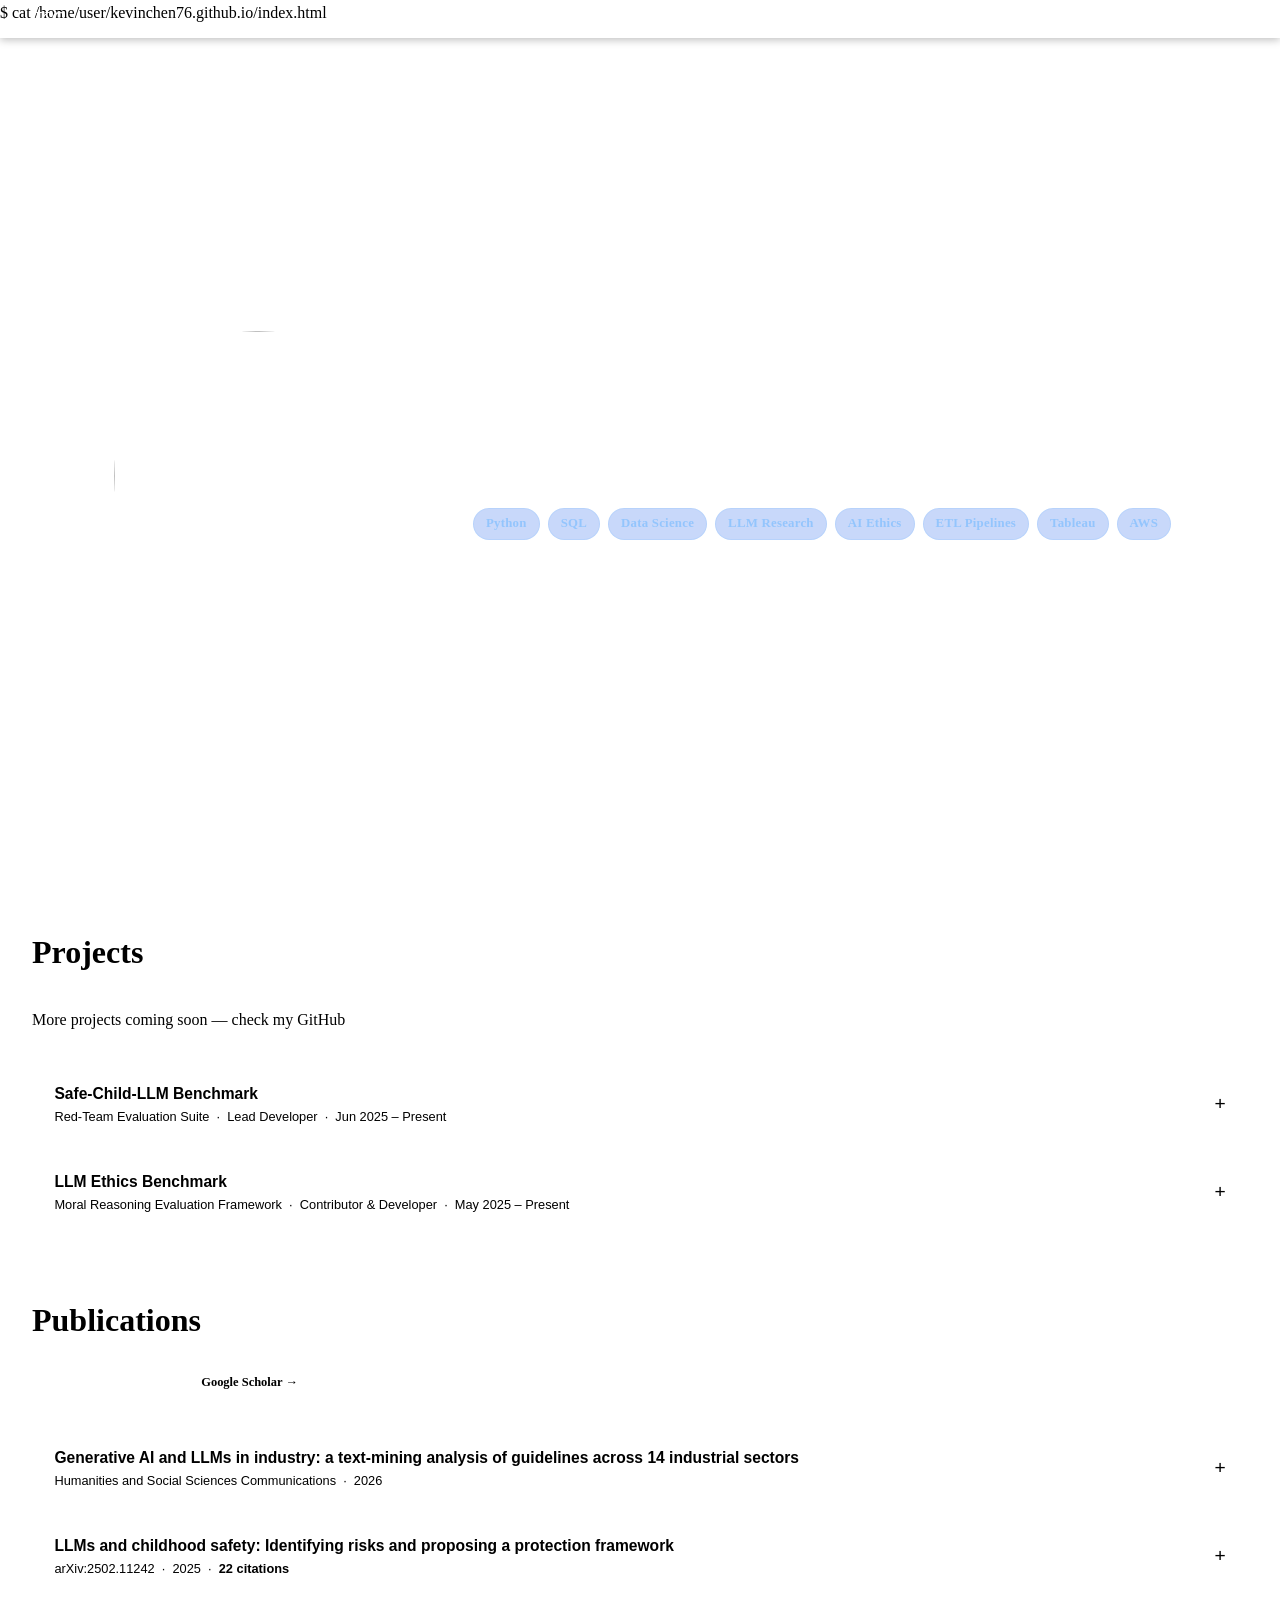
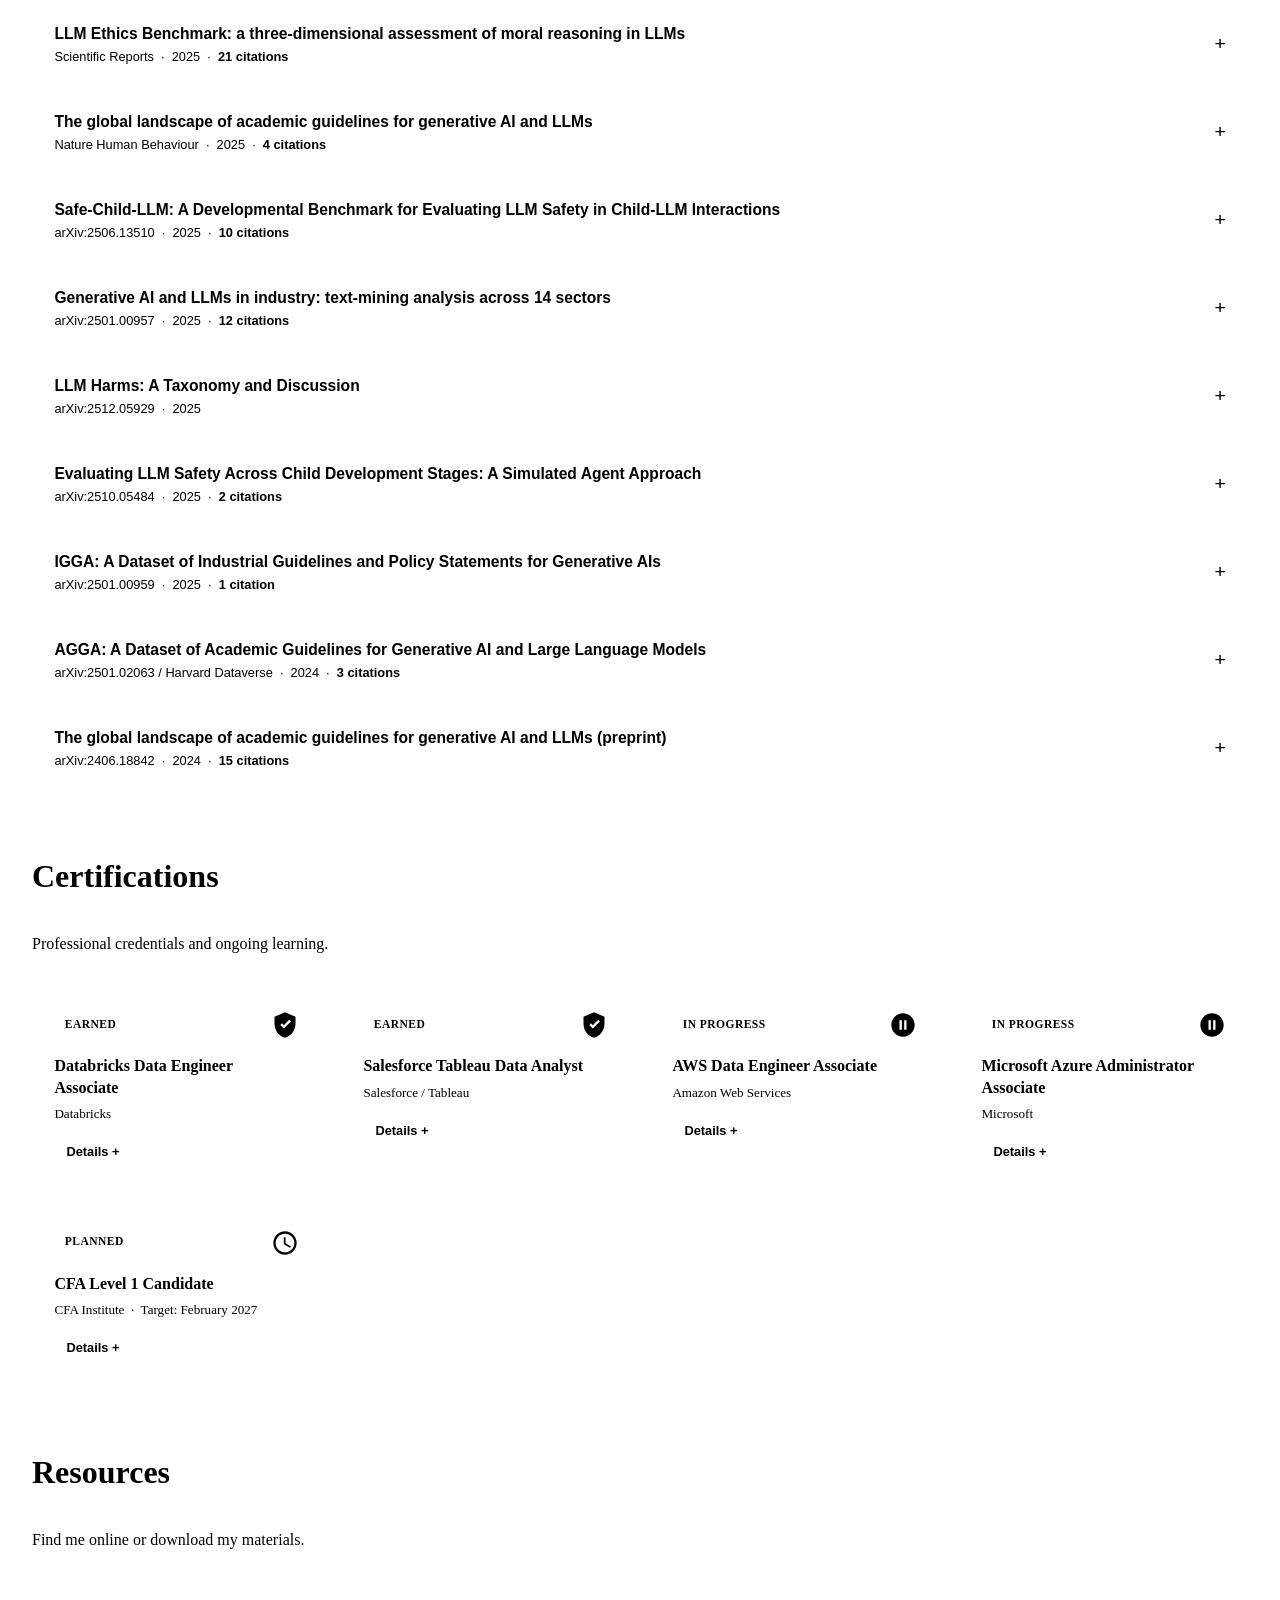
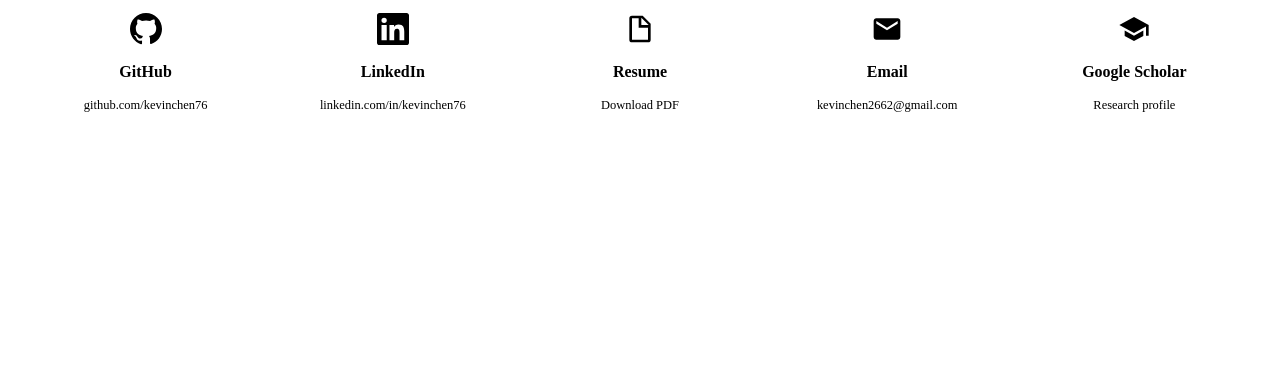
==== commit e8ee0460: "restyling css into html" ====
--- a/index.html
+++ b/index.html
@@ -1,276 +1,112 @@
+$ cat /home/user/kevinchen76.github.io/index.html
+
 <!DOCTYPE html>
 <html lang="en">
 <head>
   <meta charset="UTF-8" />
   <meta name="viewport" content="width=device-width, initial-scale=1.0" />
-  <title>Kevin Chen &mdash; Data Scientist &amp; AI Ethics Researcher</title>
-  <style>
-    :root {
-      --teal:       #2bbc8a;
-      --teal-dark:  #22a077;
-      --navy:       #0d1b2a;
-      --text:       #333;
-      --text-muted: #666;
-      --border:     #e8e8e8;
-      --bg:         #fff;
-      --bg-alt:     #f8f9fa;
-      --sidebar-w:  260px;
-      --nav-h:      52px;
-      --font:       'Segoe UI', system-ui, -apple-system, sans-serif;
-      --radius:     6px;
-      --shadow:     0 2px 8px rgba(0,0,0,.08);
-    }
-    *, *::before, *::after { box-sizing: border-box; margin: 0; padding: 0; }
-    html { scroll-behavior: smooth; font-size: 15px; }
-    body { font-family: var(--font); color: var(--text); background: var(--bg); line-height: 1.7; }
-    a { color: var(--teal); text-decoration: none; }
-    a:hover { text-decoration: underline; }
-    img { display: block; max-width: 100%; }
-    h2 { font-size: 1.6rem; font-weight: 700; color: var(--navy); margin-bottom: 1.2rem; padding-bottom: .5rem; border-bottom: 2px solid var(--border); }
-    p { margin-bottom: .9rem; }
-
-    /* NAV */
-    .top-nav {
-      position: fixed; top: 0; left: 0; right: 0; z-index: 100;
-      height: var(--nav-h);
-      background: var(--bg);
-      border-bottom: 1px solid var(--border);
-      display: flex; align-items: center; justify-content: center;
-      gap: .25rem;
-      box-shadow: 0 1px 4px rgba(0,0,0,.06);
-    }
-    .top-nav a {
-      color: var(--text-muted); font-size: .9rem; font-weight: 500;
-      padding: .4rem .85rem; border-radius: var(--radius);
-      transition: color .2s, background .2s;
-    }
-    .top-nav a:hover, .top-nav a.active {
-      color: var(--teal); background: rgba(43,188,138,.08); text-decoration: none;
-    }
-    .hamburger {
-      display: none; position: fixed; top: 10px; right: 16px; z-index: 200;
-      background: none; border: none; cursor: pointer; flex-direction: column; gap: 5px; padding: 6px;
-    }
-    .hamburger span { display: block; width: 22px; height: 2px; background: var(--text); border-radius: 2px; }
-
-    /* LAYOUT */
-    .page { display: flex; padding-top: var(--nav-h); min-height: 100vh; }
-
-    /* SIDEBAR */
-    .sidebar {
-      width: var(--sidebar-w); flex-shrink: 0;
-      position: sticky; top: var(--nav-h);
-      height: calc(100vh - var(--nav-h));
-      overflow-y: auto;
-      padding: 2.5rem 1.5rem 2rem;
-      border-right: 1px solid var(--border);
-      background: var(--bg);
-      display: flex; flex-direction: column; align-items: center; text-align: center; gap: .6rem;
-    }
-    .avatar {
-      width: 150px; height: 150px; border-radius: 50%;
-      object-fit: cover; object-position: center top;
-      border: 3px solid var(--border); background: var(--bg-alt); margin-bottom: .6rem;
-    }
-    .sidebar-name { font-size: 1.2rem; font-weight: 700; color: var(--navy); line-height: 1.3; }
-    .sidebar-role { font-size: .82rem; color: var(--text-muted); line-height: 1.5; }
-    .sidebar-affil { font-size: .82rem; color: var(--teal); font-weight: 500; margin-top: .2rem; }
-    .sidebar-divider { width: 40px; height: 2px; background: var(--border); border-radius: 2px; margin: .6rem 0; }
-    .social-links { display: flex; gap: .55rem; flex-wrap: wrap; justify-content: center; margin-top: .4rem; }
-    .social-link {
-      display: flex; align-items: center; justify-content: center;
-      width: 34px; height: 34px; border-radius: 6px;
-      background: var(--teal); color: #fff;
-      transition: background .2s, transform .2s; text-decoration: none;
-    }
-    .social-link:hover { background: var(--teal-dark); transform: translateY(-2px); text-decoration: none; }
-    .social-link svg { width: 16px; height: 16px; fill: currentColor; }
-    .sidebar-chips { display: flex; flex-wrap: wrap; gap: .35rem; justify-content: center; margin-top: .6rem; }
-    .chip { background: rgba(43,188,138,.12); color: var(--teal-dark); padding: .18rem .6rem; border-radius: 999px; font-size: .72rem; font-weight: 600; }
-
-    /* MAIN */
-    .main { flex: 1; padding: 3rem 3.5rem; max-width: 820px; }
-    .section { margin-bottom: 4rem; scroll-margin-top: calc(var(--nav-h) + 1rem); }
-    .section-subtitle { color: var(--text-muted); margin-bottom: 1.5rem; font-size: .92rem; }
-
-    /* ACCORDION */
-    .accordion-list { display: flex; flex-direction: column; gap: .6rem; }
-    .accordion-item { border: 1px solid var(--border); border-radius: var(--radius); overflow: hidden; background: var(--bg); transition: box-shadow .2s; }
-    .accordion-item:hover { box-shadow: var(--shadow); }
-    .accordion-header { width: 100%; display: flex; align-items: center; justify-content: space-between; gap: 1rem; padding: .95rem 1.2rem; background: none; border: none; cursor: pointer; text-align: left; transition: background .2s; }
-    .accordion-header:hover, .accordion-header[aria-expanded="true"] { background: var(--bg-alt); }
-    .accordion-title-block { display: flex; flex-direction: column; gap: .2rem; min-width: 0; }
-    .accordion-title { font-size: .95rem; font-weight: 600; color: var(--navy); line-height: 1.4; }
-    .accordion-meta { font-size: .78rem; color: var(--text-muted); }
-    .cite-count { color: var(--teal); font-weight: 600; }
-    .accordion-icon { font-size: 1.1rem; color: var(--teal); flex-shrink: 0; transition: transform .22s; user-select: none; line-height: 1; }
-    .accordion-header[aria-expanded="true"] .accordion-icon { transform: rotate(45deg); }
-    .accordion-body { max-height: 0; overflow: hidden; transition: max-height .3s ease, padding .3s ease; padding: 0 1.2rem; }
-    .accordion-body.open { max-height: 500px; padding: 0 1.2rem 1rem; }
-    .accordion-body p { font-size: .9rem; color: var(--text); line-height: 1.7; margin-bottom: .6rem; }
-    .pub-authors { color: var(--text-muted) !important; font-size: .85rem !important; }
-    .pub-venue { color: var(--text-muted) !important; font-size: .83rem !important; font-style: italic; }
-    .accordion-links { display: flex; flex-wrap: wrap; gap: .5rem; margin-top: .3rem; }
-    .tag-link { display: inline-block; padding: .2rem .6rem; background: rgba(43,188,138,.12); color: var(--teal-dark); border-radius: 999px; font-size: .75rem; font-weight: 600; transition: background .2s, color .2s; text-decoration: none; }
-    .tag-link:hover { background: var(--teal); color: #fff; text-decoration: none; }
-
-    /* PUBLICATIONS META */
-    .pub-meta-row { display: flex; align-items: center; gap: .75rem; margin-bottom: 1.5rem; flex-wrap: wrap; }
-    .citation-badge { background: var(--navy); color: #fff; padding: .25rem .8rem; border-radius: 999px; font-size: .78rem; font-weight: 700; }
-
-    /* CERTIFICATIONS */
-    .cert-grid { display: grid; grid-template-columns: repeat(auto-fill, minmax(230px, 1fr)); gap: 1rem; }
-    .cert-card { border: 1px solid var(--border); border-radius: var(--radius); padding: 1.2rem; background: var(--bg); transition: box-shadow .2s, transform .2s; }
-    .cert-card:hover { box-shadow: var(--shadow); transform: translateY(-2px); }
-    .cert-card-header { display: flex; justify-content: space-between; align-items: flex-start; margin-bottom: .8rem; }
-    .cert-badge { display: inline-block; padding: .18rem .6rem; border-radius: 999px; font-size: .68rem; font-weight: 700; letter-spacing: .04em; text-transform: uppercase; }
-    .cert-badge.earned      { background: #dcfce7; color: #16a34a; }
-    .cert-badge.in-progress { background: #fef3c7; color: #d97706; }
-    .cert-badge.planned     { background: #f1f5f9; color: #64748b; }
-    .cert-icon { color: var(--teal); }
-    .cert-icon svg { width: 24px; height: 24px; fill: currentColor; }
-    .cert-name { font-size: .95rem; font-weight: 700; color: var(--navy); line-height: 1.3; margin-bottom: .25rem; }
-    .cert-issuer { font-size: .78rem; color: var(--text-muted); margin-bottom: .8rem; }
-    .cert-toggle { background: none; border: 1px solid var(--border); color: var(--teal); font-size: .75rem; font-weight: 600; padding: .25rem .65rem; border-radius: var(--radius); cursor: pointer; transition: background .2s, color .2s; }
-    .cert-toggle:hover { background: var(--teal); color: #fff; border-color: var(--teal); }
-    .cert-details { max-height: 0; overflow: hidden; transition: max-height .3s ease, margin-top .3s ease; }
-    .cert-details.open { max-height: 200px; margin-top: .75rem; }
-    .cert-details p { font-size: .82rem; color: var(--text-muted); line-height: 1.6; margin: 0; }
-
-    /* RESOURCES */
-    .resources-grid { display: grid; grid-template-columns: repeat(auto-fill, minmax(160px, 1fr)); gap: 1rem; }
-    .resource-card { display: flex; flex-direction: column; align-items: center; text-align: center; padding: 1.5rem 1rem; border: 1px solid var(--border); border-radius: var(--radius); color: var(--text); text-decoration: none; transition: box-shadow .2s, border-color .2s, transform .2s; gap: .5rem; }
-    .resource-card:hover { box-shadow: var(--shadow); border-color: var(--teal); transform: translateY(-2px); text-decoration: none; }
-    .resource-icon { color: var(--teal); }
-    .resource-icon svg { width: 28px; height: 28px; fill: currentColor; }
-    .resource-label { font-size: .95rem; font-weight: 700; color: var(--navy); }
-    .resource-sub { font-size: .72rem; color: var(--text-muted); word-break: break-all; }
-
-    /* FOOTER */
-    footer { border-top: 1px solid var(--border); padding: 1.5rem 2rem; text-align: center; font-size: .8rem; color: var(--text-muted); }
-    footer a { color: var(--teal); }
-
-    /* RESPONSIVE */
-    @media (max-width: 800px) {
-      .page { flex-direction: column; }
-      .sidebar { position: static; width: 100%; height: auto; border-right: none; border-bottom: 1px solid var(--border); padding: 2rem 1rem; }
-      .main { padding: 2rem 1.25rem; }
-      .top-nav { display: none; }
-      .top-nav.open { display: flex; flex-direction: column; top: 0; left: 0; right: 0; height: auto; padding: 3.5rem 1rem 1rem; align-items: flex-start; }
-      .hamburger { display: flex; }
-    }
-    @media (max-width: 480px) {
-      .cert-grid { grid-template-columns: 1fr; }
-      .resources-grid { grid-template-columns: 1fr 1fr; }
-    }
-  </style>
+  <title>Kevin Chen — Data Scientist & AI Ethics Researcher</title>
+  <link rel="stylesheet" href="css/style.css" />
 </head>
 <body>
 
-  <!-- ===== TOP NAV ===== -->
-  <nav class="top-nav" id="topNav">
-    <a href="#home"           class="active" data-section="home">Home</a>
-    <a href="#projects"               data-section="projects">Projects</a>
-    <a href="#publications"           data-section="publications">Publications</a>
-    <a href="#certifications"         data-section="certifications">Certifications</a>
-    <a href="#resources"              data-section="resources">Resources</a>
-  </nav>
-  <button class="hamburger" id="hamburger" aria-label="Toggle menu">
-    <span></span><span></span><span></span>
-  </button>
-
-  <div class="page">
-
-    <!-- ===== SIDEBAR ===== -->
-    <aside class="sidebar">
-      <!-- REPLACE: swap src with your headshot -->
-      <img class="avatar" src="assets/images/headshot.jpg" alt="Kevin Chen" />
-
-      <h1 class="sidebar-name">Kevin Chen</h1>
-      <p class="sidebar-role">Data Scientist &amp;<br>AI Ethics Researcher</p>
-      <p class="sidebar-affil">University of Texas at Austin</p>
-
-      <div class="sidebar-divider"></div>
-
-      <div class="social-links">
-        <a class="social-link" href="mailto:kevinchen2662@gmail.com" aria-label="Email">
-          <svg viewBox="0 0 24 24"><path d="M20 4H4C2.9 4 2 4.9 2 6v12c0 1.1.9 2 2 2h16c1.1 0 2-.9 2-2V6c0-1.1-.9-2-2-2zm0 4-8 5-8-5V6l8 5 8-5v2z"/></svg>
-        </a>
-        <a class="social-link" href="https://linkedin.com/in/kevinchen76" target="_blank" rel="noopener" aria-label="LinkedIn">
-          <svg viewBox="0 0 24 24"><path d="M20.447 20.452H16.89v-5.569c0-1.328-.027-3.037-1.852-3.037-1.853 0-2.136 1.445-2.136 2.939v5.667H9.351V9h3.414v1.561h.046c.477-.9 1.637-1.85 3.37-1.85 3.601 0 4.267 2.37 4.267 5.455v6.286zM5.337 7.433a1.98 1.98 0 0 1-1.977-1.98 1.98 1.98 0 0 1 3.96 0 1.98 1.98 0 0 1-1.983 1.98zm1.957 13.019H3.379V9h3.915v11.452zM22.225 0H1.771C.792 0 0 .774 0 1.729v20.542C0 23.227.792 24 1.771 24h20.451C23.2 24 24 23.227 24 22.271V1.729C24 .774 23.2 0 22.222 0h.003z"/></svg>
-        </a>
-        <a class="social-link" href="https://github.com/kevinchen76" target="_blank" rel="noopener" aria-label="GitHub">
-          <svg viewBox="0 0 24 24"><path d="M12 0C5.37 0 0 5.37 0 12c0 5.3 3.438 9.8 8.205 11.385.6.113.82-.258.82-.577v-2.165c-3.338.726-4.042-1.61-4.042-1.61-.546-1.387-1.333-1.756-1.333-1.756-1.09-.745.083-.729.083-.729 1.205.085 1.84 1.237 1.84 1.237 1.07 1.834 2.807 1.304 3.492.997.108-.775.418-1.305.762-1.605-2.665-.3-5.466-1.332-5.466-5.93 0-1.31.468-2.38 1.235-3.22-.124-.303-.535-1.524.117-3.176 0 0 1.008-.322 3.3 1.23a11.5 11.5 0 0 1 3.003-.404c1.02.005 2.047.138 3.003.404 2.29-1.552 3.297-1.23 3.297-1.23.653 1.653.242 2.874.118 3.176.77.84 1.233 1.91 1.233 3.22 0 4.61-2.807 5.625-5.479 5.92.43.372.823 1.102.823 2.222v3.293c0 .322.218.694.825.576C20.565 21.796 24 17.298 24 12c0-6.63-5.37-12-12-12z"/></svg>
-        </a>
-        <!-- REPLACE: add your Google Scholar URL -->
-        <a class="social-link" href="#" target="_blank" rel="noopener" aria-label="Google Scholar">
-          <svg viewBox="0 0 24 24"><path d="M12 3L1 9l11 6 9-4.91V17h2V9L12 3zM5 13.18v4L12 21l7-3.82v-4L12 17l-7-3.82z"/></svg>
-        </a>
-        <a class="social-link" href="assets/resume.pdf" target="_blank" rel="noopener" aria-label="Resume">
-          <svg viewBox="0 0 24 24"><path d="M14 2H6a2 2 0 0 0-2 2v16a2 2 0 0 0 2 2h12a2 2 0 0 0 2-2V8l-6-6zm-1 1.5L18.5 9H13V3.5zM6 20V4h5v7h7v9H6z"/></svg>
-        </a>
+  <!-- ===== NAVIGATION ===== -->
+  <header class="site-header">
+    <div class="nav-brand">KC</div>
+    <nav class="nav-links" id="navLinks">
+      <a href="#home"           class="nav-link active" data-section="home">Home</a>
+      <a href="#projects"       class="nav-link"        data-section="projects">Projects</a>
+      <a href="#publications"   class="nav-link"        data-section="publications">Publications</a>
+      <a href="#certifications" class="nav-link"        data-section="certifications">Certifications</a>
+      <a href="#resources"      class="nav-link"        data-section="resources">Resources</a>
+    </nav>
+    <button class="hamburger" id="hamburger" aria-label="Toggle menu">
+      <span></span><span></span><span></span>
+    </button>
+  </header>
+
+  <main>
+
+    <!-- ===== HOME / HERO ===== -->
+    <section id="home" class="section hero-section">
+      <div class="hero-inner">
+        <div class="hero-photo-wrap">
+          <!-- REPLACE: swap src with your actual headshot path -->
+          <img src="assets/images/headshot.jpg" alt="Kevin Chen headshot" class="hero-photo" />
+        </div>
+        <div class="hero-content">
+          <p class="hero-eyebrow">Data Scientist &amp; AI Ethics Researcher</p>
+          <h1 class="hero-name">Kevin Chen</h1>
+          <p class="hero-mission">
+            I am a data scientist and researcher passionate about AI ethics, safety, and the
+            responsible development of large language models. My work bridges quantitative
+            analysis and policy to ensure emerging technologies serve humanity equitably.
+          </p>
+          <div class="expertise-chips">
+            <!-- ADD: new expertise chip here -->
+            <span class="chip">Python</span>
+            <span class="chip">SQL</span>
+            <span class="chip">Data Science</span>
+            <span class="chip">LLM Research</span>
+            <span class="chip">AI Ethics</span>
+            <span class="chip">ETL Pipelines</span>
+            <span class="chip">Tableau</span>
+            <span class="chip">AWS</span>
+          </div>
+          <div class="hero-cta">
+            <a href="#projects" class="btn btn-primary">View Projects</a>
+            <a href="#publications" class="btn btn-outline">Publications</a>
+            <a href="assets/resume.pdf" class="btn btn-outline" target="_blank" rel="noopener">Resume</a>
+          </div>
+          <div class="hero-social">
+            <a href="https://github.com/kevinchen76" target="_blank" rel="noopener" aria-label="GitHub">
+              <svg xmlns="http://www.w3.org/2000/svg" viewBox="0 0 24 24" fill="currentColor" width="22" height="22"><path d="M12 0C5.37 0 0 5.37 0 12c0 5.3 3.438 9.8 8.205 11.385.6.113.82-.258.82-.577v-2.165c-3.338.726-4.042-1.61-4.042-1.61-.546-1.387-1.333-1.756-1.333-1.756-1.09-.745.083-.729.083-.729 1.205.085 1.84 1.237 1.84 1.237 1.07 1.834 2.807 1.304 3.492.997.108-.775.418-1.305.762-1.605-2.665-.3-5.466-1.332-5.466-5.93 0-1.31.468-2.38 1.235-3.22-.124-.303-.535-1.524.117-3.176 0 0 1.008-.322 3.3 1.23a11.5 11.5 0 0 1 3.003-.404c1.02.005 2.047.138 3.003.404 2.29-1.552 3.297-1.23 3.297-1.23.653 1.653.242 2.874.118 3.176.77.84 1.233 1.91 1.233 3.22 0 4.61-2.807 5.625-5.479 5.92.43.372.823 1.102.823 2.222v3.293c0 .322.218.694.825.576C20.565 21.796 24 17.298 24 12c0-6.63-5.37-12-12-12z"/></svg>
+            </a>
+            <a href="https://linkedin.com/in/kevinchen76" target="_blank" rel="noopener" aria-label="LinkedIn">
+              <svg xmlns="http://www.w3.org/2000/svg" viewBox="0 0 24 24" fill="currentColor" width="22" height="22"><path d="M20.447 20.452H16.89v-5.569c0-1.328-.027-3.037-1.852-3.037-1.853 0-2.136 1.445-2.136 2.939v5.667H9.351V9h3.414v1.561h.046c.477-.9 1.637-1.85 3.37-1.85 3.601 0 4.267 2.37 4.267 5.455v6.286zM5.337 7.433a1.98 1.98 0 0 1-1.977-1.98 1.98 1.98 0 0 1 3.96 0 1.98 1.98 0 0 1-1.983 1.98zm1.957 13.019H3.379V9h3.915v11.452zM22.225 0H1.771C.792 0 0 .774 0 1.729v20.542C0 23.227.792 24 1.771 24h20.451C23.2 24 24 23.227 24 22.271V1.729C24 .774 23.2 0 22.222 0h.003z"/></svg>
+            </a>
+            <a href="mailto:kevinchen2662@gmail.com" aria-label="Email">
+              <svg xmlns="http://www.w3.org/2000/svg" viewBox="0 0 24 24" fill="currentColor" width="22" height="22"><path d="M20 4H4C2.9 4 2 4.9 2 6v12c0 1.1.9 2 2 2h16c1.1 0 2-.9 2-2V6c0-1.1-.9-2-2-2zm0 4-8 5-8-5V6l8 5 8-5v2z"/></svg>
+            </a>
+          </div>
+        </div>
       </div>
-
-      <div class="sidebar-divider"></div>
-
-      <div class="sidebar-chips">
-        <!-- ADD: new skill chip here -->
-        <span class="chip">Python</span>
-        <span class="chip">SQL</span>
-        <span class="chip">Data Science</span>
-        <span class="chip">LLM Research</span>
-        <span class="chip">AI Ethics</span>
-        <span class="chip">ETL Pipelines</span>
-        <span class="chip">Tableau</span>
-        <span class="chip">AWS</span>
-      </div>
-    </aside>
-
-    <!-- ===== MAIN ===== -->
-    <main class="main">
-
-      <!-- HOME -->
-      <section id="home" class="section">
-        <h2>About Me</h2>
-        <p>
-          I am a data scientist and researcher passionate about AI ethics, safety, and the
-          responsible development of large language models. My work bridges quantitative
-          analysis and policy to ensure emerging technologies serve humanity equitably.
-        </p>
-        <p>
-          As a Research Professional at the Urban Information Lab at UT Austin, I have
-          co-authored 13+ peer-reviewed publications on LLM safety and AI ethics,
-          accumulating 77+ citations within 12 months. I build data pipelines, design
-          evaluation frameworks, and create visualizations that communicate research findings
-          to both technical and non-technical stakeholders.
-        </p>
-      </section>
-
-      <!-- PROJECTS -->
-      <section id="projects" class="section">
-        <h2>Projects</h2>
+    </section>
+
+    <!-- ===== PROJECTS ===== -->
+    <section id="projects" class="section">
+      <div class="section-inner">
+        <h2 class="section-title">Projects</h2>
         <p class="section-subtitle">
-          More projects coming soon &mdash;
+          More projects coming soon —
           <a href="https://github.com/kevinchen76" target="_blank" rel="noopener">check my GitHub</a>
         </p>
+
         <div class="accordion-list">
 
-          <!-- ADD: new project here -->
+          <!-- ADD: new project accordion item here -->
 
           <div class="accordion-item">
             <button class="accordion-header" aria-expanded="false">
               <div class="accordion-title-block">
                 <span class="accordion-title">Safe-Child-LLM Benchmark</span>
-                <span class="accordion-meta">Red-Team Evaluation Suite &nbsp;&middot;&nbsp; Lead Developer &nbsp;&middot;&nbsp; Jun 2025 &ndash; Present</span>
-              </div>
-              <span class="accordion-icon">&#43;</span>
-            </button>
-            <div class="accordion-body">
-              <p>Built a Python evaluation suite with async API calls to benchmark 5+ LLMs on adversarial child-safety prompts; computed refusal/violation rates via pandas and exported JSONL/CSV summaries, replacing manual scoring. Wrote pytest unit tests and CI smoke checks validating prompt schema, API dispatch, and output field integrity after each pipeline change.</p>
+                <span class="accordion-meta">Red-Team Evaluation Suite &nbsp;·&nbsp; Lead Developer &nbsp;·&nbsp; Jun 2025 – Present</span>
+              </div>
+              <span class="accordion-icon">&#43;</span>
+            </button>
+            <div class="accordion-body">
+              <p>
+                Built a Python evaluation suite with async API calls to benchmark 5+ LLMs on
+                adversarial child-safety prompts; computed refusal/violation rates via pandas and
+                exported JSONL/CSV summaries, replacing manual scoring. Wrote pytest unit tests and
+                CI smoke checks validating prompt schema, API dispatch, and output field integrity
+                after each pipeline change, enabling regression-free iterative benchmark expansion
+                for external stakeholders.
+              </p>
               <div class="accordion-links">
                 <!-- REPLACE: update href when repo is public -->
                 <a href="#" class="tag-link">GitHub &rarr;</a>
-                <!-- REPLACE: update href with arXiv link -->
+                <!-- REPLACE: update href with paper DOI/arXiv link -->
                 <a href="#" class="tag-link">Paper &rarr;</a>
               </div>
             </div>
@@ -280,63 +116,77 @@
             <button class="accordion-header" aria-expanded="false">
               <div class="accordion-title-block">
                 <span class="accordion-title">LLM Ethics Benchmark</span>
-                <span class="accordion-meta">Moral Reasoning Evaluation Framework &nbsp;&middot;&nbsp; Contributor &amp; Developer &nbsp;&middot;&nbsp; May 2025 &ndash; Present</span>
-              </div>
-              <span class="accordion-icon">&#43;</span>
-            </button>
-            <div class="accordion-body">
-              <p>Implemented modular Python components using pandas DataFrames for instrument loading and scikit-learn&rsquo;s metric API for multi-table scoring; standardized output schemas reducing per-model evaluation setup from hours to minutes.</p>
+                <span class="accordion-meta">Moral Reasoning Evaluation Framework &nbsp;·&nbsp; Contributor &amp; Developer &nbsp;·&nbsp; May 2025 – Present</span>
+              </div>
+              <span class="accordion-icon">&#43;</span>
+            </button>
+            <div class="accordion-body">
+              <p>
+                Implemented modular Python components using pandas DataFrames for instrument loading
+                and scikit-learn's metric API for multi-table scoring; standardized output schemas
+                reducing per-model evaluation setup from hours to minutes.
+              </p>
               <div class="accordion-links">
                 <!-- REPLACE: update href when repo is public -->
                 <a href="#" class="tag-link">GitHub &rarr;</a>
-                <!-- REPLACE: update href with arXiv link -->
+                <!-- REPLACE: update href with paper DOI/arXiv link -->
                 <a href="#" class="tag-link">Paper &rarr;</a>
               </div>
             </div>
           </div>
 
         </div>
-      </section>
-
-      <!-- PUBLICATIONS -->
-      <section id="publications" class="section">
-        <h2>Publications</h2>
+      </div>
+    </section>
+
+    <!-- ===== PUBLICATIONS ===== -->
+    <section id="publications" class="section alt-bg">
+      <div class="section-inner">
+        <h2 class="section-title">Publications</h2>
         <div class="pub-meta-row">
           <span class="citation-badge">77+ Total Citations</span>
-          <!-- REPLACE: add your Google Scholar URL -->
+          <!-- REPLACE: add your Google Scholar profile URL -->
           <a href="#" class="tag-link" target="_blank" rel="noopener">Google Scholar &rarr;</a>
         </div>
+
         <div class="accordion-list">
 
-          <!-- ADD: new publication here -->
-
+          <!-- ADD: new publication accordion item here -->
+
+          <!-- 2026 -->
           <div class="accordion-item">
             <button class="accordion-header" aria-expanded="false">
               <div class="accordion-title-block">
                 <span class="accordion-title">Generative AI and LLMs in industry: a text-mining analysis of guidelines across 14 industrial sectors</span>
-                <span class="accordion-meta">Humanities and Social Sciences Communications &nbsp;&middot;&nbsp; 2026</span>
+                <span class="accordion-meta">Humanities and Social Sciences Communications &nbsp;·&nbsp; 2026</span>
               </div>
               <span class="accordion-icon">&#43;</span>
             </button>
             <div class="accordion-body">
               <p class="pub-authors">Jiao J., Afroogh S., <strong>Chen K.</strong>, Atkinson D., Dhurandhar A.</p>
-              <p class="pub-venue">Nature Humanities and Social Sciences Communications, 13, 410 &middot; 2026</p>
-              <div class="accordion-links"><a href="#" class="tag-link">DOI &rarr;</a></div>
-            </div>
-          </div>
-
+              <p class="pub-venue">Nature Humanities and Social Sciences Communications, 13, 410 &nbsp;·&nbsp; 2026</p>
+              <div class="accordion-links">
+                <!-- REPLACE: update href with DOI -->
+                <a href="#" class="tag-link">DOI &rarr;</a>
+              </div>
+            </div>
+          </div>
+
+          <!-- 2025 -->
           <div class="accordion-item">
             <button class="accordion-header" aria-expanded="false">
               <div class="accordion-title-block">
                 <span class="accordion-title">LLMs and childhood safety: Identifying risks and proposing a protection framework</span>
-                <span class="accordion-meta">arXiv:2502.11242 &nbsp;&middot;&nbsp; 2025 &nbsp;&middot;&nbsp; <span class="cite-count">22 citations</span></span>
+                <span class="accordion-meta">arXiv:2502.11242 &nbsp;·&nbsp; 2025 &nbsp;·&nbsp; <span class="cite-count">22 citations</span></span>
               </div>
               <span class="accordion-icon">&#43;</span>
             </button>
             <div class="accordion-body">
               <p class="pub-authors">Jiao J., Afroogh S., <strong>Chen K.</strong>, Murali A., Atkinson D., Dhurandhar A.</p>
-              <p class="pub-venue">arXiv preprint arXiv:2502.11242 &middot; 2025</p>
-              <div class="accordion-links"><a href="https://arxiv.org/abs/2502.11242" class="tag-link" target="_blank" rel="noopener">arXiv &rarr;</a></div>
+              <p class="pub-venue">arXiv preprint arXiv:2502.11242 &nbsp;·&nbsp; 2025</p>
+              <div class="accordion-links">
+                <a href="https://arxiv.org/abs/2502.11242" class="tag-link" target="_blank" rel="noopener">arXiv &rarr;</a>
+              </div>
             </div>
           </div>
 
@@ -344,14 +194,17 @@
             <button class="accordion-header" aria-expanded="false">
               <div class="accordion-title-block">
                 <span class="accordion-title">LLM Ethics Benchmark: a three-dimensional assessment of moral reasoning in LLMs</span>
-                <span class="accordion-meta">Scientific Reports &nbsp;&middot;&nbsp; 2025 &nbsp;&middot;&nbsp; <span class="cite-count">21 citations</span></span>
+                <span class="accordion-meta">Scientific Reports &nbsp;·&nbsp; 2025 &nbsp;·&nbsp; <span class="cite-count">21 citations</span></span>
               </div>
               <span class="accordion-icon">&#43;</span>
             </button>
             <div class="accordion-body">
               <p class="pub-authors">Jiao J., Afroogh S., Murali A., <strong>Chen K.</strong>, Atkinson D., Dhurandhar A.</p>
-              <p class="pub-venue">Scientific Reports 15(1), 34642 &middot; 2025</p>
-              <div class="accordion-links"><a href="#" class="tag-link">DOI &rarr;</a></div>
+              <p class="pub-venue">Scientific Reports 15(1), 34642 &nbsp;·&nbsp; 2025</p>
+              <div class="accordion-links">
+                <!-- REPLACE: update href with DOI -->
+                <a href="#" class="tag-link">DOI &rarr;</a>
+              </div>
             </div>
           </div>
 
@@ -359,14 +212,15 @@
             <button class="accordion-header" aria-expanded="false">
               <div class="accordion-title-block">
                 <span class="accordion-title">The global landscape of academic guidelines for generative AI and LLMs</span>
-                <span class="accordion-meta">Nature Human Behaviour &nbsp;&middot;&nbsp; 2025 &nbsp;&middot;&nbsp; <span class="cite-count">4 citations</span></span>
+                <span class="accordion-meta">Nature Human Behaviour &nbsp;·&nbsp; 2025 &nbsp;·&nbsp; <span class="cite-count">4 citations</span></span>
               </div>
               <span class="accordion-icon">&#43;</span>
             </button>
             <div class="accordion-body">
               <p class="pub-authors">Jiao J., Afroogh S., <strong>Chen K.</strong>, Atkinson D., Dhurandhar A.</p>
-              <p class="pub-venue">Nature Human Behaviour 9(4), 638&ndash;642 &middot; 2025</p>
-              <div class="accordion-links">
+              <p class="pub-venue">Nature Human Behaviour 9(4), 638–642 &nbsp;·&nbsp; 2025</p>
+              <div class="accordion-links">
+                <!-- REPLACE: update href with DOI -->
                 <a href="#" class="tag-link">DOI &rarr;</a>
                 <a href="https://arxiv.org/abs/2406.18842" class="tag-link" target="_blank" rel="noopener">arXiv &rarr;</a>
               </div>
@@ -377,14 +231,16 @@
             <button class="accordion-header" aria-expanded="false">
               <div class="accordion-title-block">
                 <span class="accordion-title">Safe-Child-LLM: A Developmental Benchmark for Evaluating LLM Safety in Child-LLM Interactions</span>
-                <span class="accordion-meta">arXiv:2506.13510 &nbsp;&middot;&nbsp; 2025 &nbsp;&middot;&nbsp; <span class="cite-count">10 citations</span></span>
+                <span class="accordion-meta">arXiv:2506.13510 &nbsp;·&nbsp; 2025 &nbsp;·&nbsp; <span class="cite-count">10 citations</span></span>
               </div>
               <span class="accordion-icon">&#43;</span>
             </button>
             <div class="accordion-body">
               <p class="pub-authors">Jiao J., Afroogh S., <strong>Chen K.</strong>, Murali A., Atkinson D., Dhurandhar A.</p>
-              <p class="pub-venue">arXiv preprint arXiv:2506.13510 &middot; 2025</p>
-              <div class="accordion-links"><a href="https://arxiv.org/abs/2506.13510" class="tag-link" target="_blank" rel="noopener">arXiv &rarr;</a></div>
+              <p class="pub-venue">arXiv preprint arXiv:2506.13510 &nbsp;·&nbsp; 2025</p>
+              <div class="accordion-links">
+                <a href="https://arxiv.org/abs/2506.13510" class="tag-link" target="_blank" rel="noopener">arXiv &rarr;</a>
+              </div>
             </div>
           </div>
 
@@ -392,14 +248,16 @@
             <button class="accordion-header" aria-expanded="false">
               <div class="accordion-title-block">
                 <span class="accordion-title">Generative AI and LLMs in industry: text-mining analysis across 14 sectors</span>
-                <span class="accordion-meta">arXiv:2501.00957 &nbsp;&middot;&nbsp; 2025 &nbsp;&middot;&nbsp; <span class="cite-count">12 citations</span></span>
+                <span class="accordion-meta">arXiv:2501.00957 &nbsp;·&nbsp; 2025 &nbsp;·&nbsp; <span class="cite-count">12 citations</span></span>
               </div>
               <span class="accordion-icon">&#43;</span>
             </button>
             <div class="accordion-body">
               <p class="pub-authors">Jiao J., Afroogh S., <strong>Chen K.</strong>, Atkinson D., Dhurandhar A.</p>
-              <p class="pub-venue">arXiv preprint arXiv:2501.00957 &middot; 2025</p>
-              <div class="accordion-links"><a href="https://arxiv.org/abs/2501.00957" class="tag-link" target="_blank" rel="noopener">arXiv &rarr;</a></div>
+              <p class="pub-venue">arXiv preprint arXiv:2501.00957 &nbsp;·&nbsp; 2025</p>
+              <div class="accordion-links">
+                <a href="https://arxiv.org/abs/2501.00957" class="tag-link" target="_blank" rel="noopener">arXiv &rarr;</a>
+              </div>
             </div>
           </div>
 
@@ -407,14 +265,16 @@
             <button class="accordion-header" aria-expanded="false">
               <div class="accordion-title-block">
                 <span class="accordion-title">LLM Harms: A Taxonomy and Discussion</span>
-                <span class="accordion-meta">arXiv:2512.05929 &nbsp;&middot;&nbsp; 2025</span>
+                <span class="accordion-meta">arXiv:2512.05929 &nbsp;·&nbsp; 2025</span>
               </div>
               <span class="accordion-icon">&#43;</span>
             </button>
             <div class="accordion-body">
               <p class="pub-authors"><strong>Chen K.</strong>, Afroogh S., Murali A., Atkinson D., Dhurandhar A., Jiao J.</p>
-              <p class="pub-venue">arXiv preprint arXiv:2512.05929 &middot; 2025</p>
-              <div class="accordion-links"><a href="https://arxiv.org/abs/2512.05929" class="tag-link" target="_blank" rel="noopener">arXiv &rarr;</a></div>
+              <p class="pub-venue">arXiv preprint arXiv:2512.05929 &nbsp;·&nbsp; 2025</p>
+              <div class="accordion-links">
+                <a href="https://arxiv.org/abs/2512.05929" class="tag-link" target="_blank" rel="noopener">arXiv &rarr;</a>
+              </div>
             </div>
           </div>
 
@@ -422,14 +282,16 @@
             <button class="accordion-header" aria-expanded="false">
               <div class="accordion-title-block">
                 <span class="accordion-title">Evaluating LLM Safety Across Child Development Stages: A Simulated Agent Approach</span>
-                <span class="accordion-meta">arXiv:2510.05484 &nbsp;&middot;&nbsp; 2025 &nbsp;&middot;&nbsp; <span class="cite-count">2 citations</span></span>
+                <span class="accordion-meta">arXiv:2510.05484 &nbsp;·&nbsp; 2025 &nbsp;·&nbsp; <span class="cite-count">2 citations</span></span>
               </div>
               <span class="accordion-icon">&#43;</span>
             </button>
             <div class="accordion-body">
               <p class="pub-authors">Murali A., Afroogh S., <strong>Chen K.</strong>, Atkinson D., Dhurandhar A., Jiao J.</p>
-              <p class="pub-venue">arXiv preprint arXiv:2510.05484 &middot; 2025</p>
-              <div class="accordion-links"><a href="https://arxiv.org/abs/2510.05484" class="tag-link" target="_blank" rel="noopener">arXiv &rarr;</a></div>
+              <p class="pub-venue">arXiv preprint arXiv:2510.05484 &nbsp;·&nbsp; 2025</p>
+              <div class="accordion-links">
+                <a href="https://arxiv.org/abs/2510.05484" class="tag-link" target="_blank" rel="noopener">arXiv &rarr;</a>
+              </div>
             </div>
           </div>
 
@@ -437,14 +299,16 @@
             <button class="accordion-header" aria-expanded="false">
               <div class="accordion-title-block">
                 <span class="accordion-title">IGGA: A Dataset of Industrial Guidelines and Policy Statements for Generative AIs</span>
-                <span class="accordion-meta">arXiv:2501.00959 &nbsp;&middot;&nbsp; 2025 &nbsp;&middot;&nbsp; <span class="cite-count">1 citation</span></span>
+                <span class="accordion-meta">arXiv:2501.00959 &nbsp;·&nbsp; 2025 &nbsp;·&nbsp; <span class="cite-count">1 citation</span></span>
               </div>
               <span class="accordion-icon">&#43;</span>
             </button>
             <div class="accordion-body">
               <p class="pub-authors">Jiao J., Afroogh S., <strong>Chen K.</strong>, Atkinson D., Dhurandhar A.</p>
-              <p class="pub-venue">arXiv preprint arXiv:2501.00959 &middot; 2025</p>
-              <div class="accordion-links"><a href="https://arxiv.org/abs/2501.00959" class="tag-link" target="_blank" rel="noopener">arXiv &rarr;</a></div>
+              <p class="pub-venue">arXiv preprint arXiv:2501.00959 &nbsp;·&nbsp; 2025</p>
+              <div class="accordion-links">
+                <a href="https://arxiv.org/abs/2501.00959" class="tag-link" target="_blank" rel="noopener">arXiv &rarr;</a>
+              </div>
             </div>
           </div>
 
@@ -452,14 +316,16 @@
             <button class="accordion-header" aria-expanded="false">
               <div class="accordion-title-block">
                 <span class="accordion-title">AGGA: A Dataset of Academic Guidelines for Generative AI and Large Language Models</span>
-                <span class="accordion-meta">arXiv:2501.02063 / Harvard Dataverse &nbsp;&middot;&nbsp; 2024 &nbsp;&middot;&nbsp; <span class="cite-count">3 citations</span></span>
+                <span class="accordion-meta">arXiv:2501.02063 / Harvard Dataverse &nbsp;·&nbsp; 2024 &nbsp;·&nbsp; <span class="cite-count">3 citations</span></span>
               </div>
               <span class="accordion-icon">&#43;</span>
             </button>
             <div class="accordion-body">
               <p class="pub-authors">Jiao J., Afroogh S., <strong>Chen K.</strong>, Atkinson D., Dhurandhar A.</p>
-              <p class="pub-venue">Harvard Dataverse &middot; arXiv:2501.02063 &middot; 2024</p>
-              <div class="accordion-links"><a href="https://arxiv.org/abs/2501.02063" class="tag-link" target="_blank" rel="noopener">arXiv &rarr;</a></div>
+              <p class="pub-venue">Harvard Dataverse &nbsp;·&nbsp; arXiv:2501.02063 &nbsp;·&nbsp; 2024</p>
+              <div class="accordion-links">
+                <a href="https://arxiv.org/abs/2501.02063" class="tag-link" target="_blank" rel="noopener">arXiv &rarr;</a>
+              </div>
             </div>
           </div>
 
@@ -467,24 +333,29 @@
             <button class="accordion-header" aria-expanded="false">
               <div class="accordion-title-block">
                 <span class="accordion-title">The global landscape of academic guidelines for generative AI and LLMs (preprint)</span>
-                <span class="accordion-meta">arXiv:2406.18842 &nbsp;&middot;&nbsp; 2024 &nbsp;&middot;&nbsp; <span class="cite-count">15 citations</span></span>
+                <span class="accordion-meta">arXiv:2406.18842 &nbsp;·&nbsp; 2024 &nbsp;·&nbsp; <span class="cite-count">15 citations</span></span>
               </div>
               <span class="accordion-icon">&#43;</span>
             </button>
             <div class="accordion-body">
               <p class="pub-authors">Jiao J., Afroogh S., <strong>Chen K.</strong>, Atkinson D., Dhurandhar A.</p>
-              <p class="pub-venue">arXiv preprint arXiv:2406.18842 &middot; 2024</p>
-              <div class="accordion-links"><a href="https://arxiv.org/abs/2406.18842" class="tag-link" target="_blank" rel="noopener">arXiv &rarr;</a></div>
-            </div>
-          </div>
-
-        </div>
-      </section>
-
-      <!-- CERTIFICATIONS -->
-      <section id="certifications" class="section">
-        <h2>Certifications</h2>
+              <p class="pub-venue">arXiv preprint arXiv:2406.18842 &nbsp;·&nbsp; 2024</p>
+              <div class="accordion-links">
+                <a href="https://arxiv.org/abs/2406.18842" class="tag-link" target="_blank" rel="noopener">arXiv &rarr;</a>
+              </div>
+            </div>
+          </div>
+
+        </div>
+      </div>
+    </section>
+
+    <!-- ===== CERTIFICATIONS ===== -->
+    <section id="certifications" class="section">
+      <div class="section-inner">
+        <h2 class="section-title">Certifications</h2>
         <p class="section-subtitle">Professional credentials and ongoing learning.</p>
+
         <div class="cert-grid">
 
           <!-- ADD: new certification card here -->
@@ -492,163 +363,153 @@
           <div class="cert-card">
             <div class="cert-card-header">
               <span class="cert-badge earned">Earned</span>
-              <div class="cert-icon"><svg viewBox="0 0 24 24"><path d="M12 1L3 5v6c0 5.55 3.84 10.74 9 12 5.16-1.26 9-6.45 9-12V5l-9-4zm-1 14l-3-3 1.41-1.41L11 12.17l4.59-4.58L17 9l-6 6z"/></svg></div>
+              <div class="cert-icon">
+                <svg xmlns="http://www.w3.org/2000/svg" viewBox="0 0 24 24" fill="currentColor" width="28" height="28"><path d="M12 1L3 5v6c0 5.55 3.84 10.74 9 12 5.16-1.26 9-6.45 9-12V5l-9-4zm-1 14l-3-3 1.41-1.41L11 12.17l4.59-4.58L17 9l-6 6z"/></svg>
+              </div>
             </div>
             <h3 class="cert-name">Databricks Data Engineer Associate</h3>
             <p class="cert-issuer">Databricks</p>
-            <button class="cert-toggle" aria-expanded="false">Details +</button>
-            <div class="cert-details"><p>Validates proficiency in building and managing data engineering pipelines using the Databricks Lakehouse Platform, including Delta Lake, Spark, and ETL workflows.</p></div>
+            <button class="cert-toggle" aria-expanded="false">Details &#43;</button>
+            <div class="cert-details">
+              <p>Validates proficiency in building and managing data engineering pipelines using the Databricks Lakehouse Platform, including Delta Lake, Spark, and ETL workflows.</p>
+            </div>
           </div>
 
           <div class="cert-card">
             <div class="cert-card-header">
               <span class="cert-badge earned">Earned</span>
-              <div class="cert-icon"><svg viewBox="0 0 24 24"><path d="M12 1L3 5v6c0 5.55 3.84 10.74 9 12 5.16-1.26 9-6.45 9-12V5l-9-4zm-1 14l-3-3 1.41-1.41L11 12.17l4.59-4.58L17 9l-6 6z"/></svg></div>
+              <div class="cert-icon">
+                <svg xmlns="http://www.w3.org/2000/svg" viewBox="0 0 24 24" fill="currentColor" width="28" height="28"><path d="M12 1L3 5v6c0 5.55 3.84 10.74 9 12 5.16-1.26 9-6.45 9-12V5l-9-4zm-1 14l-3-3 1.41-1.41L11 12.17l4.59-4.58L17 9l-6 6z"/></svg>
+              </div>
             </div>
             <h3 class="cert-name">Salesforce Tableau Data Analyst</h3>
             <p class="cert-issuer">Salesforce / Tableau</p>
-            <button class="cert-toggle" aria-expanded="false">Details +</button>
-            <div class="cert-details"><p>Demonstrates skill in connecting to data, creating visualizations, dashboards, and stories to answer business questions using Tableau Desktop and Tableau Public.</p></div>
+            <button class="cert-toggle" aria-expanded="false">Details &#43;</button>
+            <div class="cert-details">
+              <p>Demonstrates skill in connecting to data, creating visualizations, dashboards, and stories to answer business questions using Tableau Desktop and Tableau Public.</p>
+            </div>
           </div>
 
           <div class="cert-card">
             <div class="cert-card-header">
               <span class="cert-badge in-progress">In Progress</span>
-              <div class="cert-icon"><svg viewBox="0 0 24 24"><path d="M12 2C6.48 2 2 6.48 2 12s4.48 10 10 10 10-4.48 10-10S17.52 2 12 2zm-1 14H9V8h2v8zm4 0h-2V8h2v8z"/></svg></div>
+              <div class="cert-icon">
+                <svg xmlns="http://www.w3.org/2000/svg" viewBox="0 0 24 24" fill="currentColor" width="28" height="28"><path d="M12 2C6.48 2 2 6.48 2 12s4.48 10 10 10 10-4.48 10-10S17.52 2 12 2zm-1 14H9V8h2v8zm4 0h-2V8h2v8z"/></svg>
+              </div>
             </div>
             <h3 class="cert-name">AWS Data Engineer Associate</h3>
             <p class="cert-issuer">Amazon Web Services</p>
-            <button class="cert-toggle" aria-expanded="false">Details +</button>
-            <div class="cert-details"><p>Covers AWS data ingestion, transformation, orchestration, and storage services including Glue, Redshift, Kinesis, and Lake Formation.</p></div>
+            <button class="cert-toggle" aria-expanded="false">Details &#43;</button>
+            <div class="cert-details">
+              <p>Covers AWS data ingestion, transformation, orchestration, and storage services including Glue, Redshift, Kinesis, and Lake Formation.</p>
+            </div>
           </div>
 
           <div class="cert-card">
             <div class="cert-card-header">
               <span class="cert-badge in-progress">In Progress</span>
-              <div class="cert-icon"><svg viewBox="0 0 24 24"><path d="M12 2C6.48 2 2 6.48 2 12s4.48 10 10 10 10-4.48 10-10S17.52 2 12 2zm-1 14H9V8h2v8zm4 0h-2V8h2v8z"/></svg></div>
+              <div class="cert-icon">
+                <svg xmlns="http://www.w3.org/2000/svg" viewBox="0 0 24 24" fill="currentColor" width="28" height="28"><path d="M12 2C6.48 2 2 6.48 2 12s4.48 10 10 10 10-4.48 10-10S17.52 2 12 2zm-1 14H9V8h2v8zm4 0h-2V8h2v8z"/></svg>
+              </div>
             </div>
             <h3 class="cert-name">Microsoft Azure Administrator Associate</h3>
             <p class="cert-issuer">Microsoft</p>
-            <button class="cert-toggle" aria-expanded="false">Details +</button>
-            <div class="cert-details"><p>Covers Azure administration including identity, governance, storage, compute, and networking to manage cloud infrastructure at scale.</p></div>
+            <button class="cert-toggle" aria-expanded="false">Details &#43;</button>
+            <div class="cert-details">
+              <p>Covers Azure administration including identity, governance, storage, compute, and networking to manage cloud infrastructure at scale.</p>
+            </div>
           </div>
 
           <div class="cert-card">
             <div class="cert-card-header">
               <span class="cert-badge planned">Planned</span>
-              <div class="cert-icon"><svg viewBox="0 0 24 24"><path d="M11.99 2C6.47 2 2 6.48 2 12s4.47 10 9.99 10C17.52 22 22 17.52 22 12S17.52 2 11.99 2zM12 20c-4.42 0-8-3.58-8-8s3.58-8 8-8 8 3.58 8 8-3.58 8-8 8zm.5-13H11v6l5.25 3.15.75-1.23-4.5-2.67V7z"/></svg></div>
+              <div class="cert-icon">
+                <svg xmlns="http://www.w3.org/2000/svg" viewBox="0 0 24 24" fill="currentColor" width="28" height="28"><path d="M11.99 2C6.47 2 2 6.48 2 12s4.47 10 9.99 10C17.52 22 22 17.52 22 12S17.52 2 11.99 2zM12 20c-4.42 0-8-3.58-8-8s3.58-8 8-8 8 3.58 8 8-3.58 8-8 8zm.5-13H11v6l5.25 3.15.75-1.23-4.5-2.67V7z"/></svg>
+              </div>
             </div>
             <h3 class="cert-name">CFA Level 1 Candidate</h3>
-            <p class="cert-issuer">CFA Institute &middot; Target: February 2027</p>
-            <button class="cert-toggle" aria-expanded="false">Details +</button>
-            <div class="cert-details"><p>Preparing for the CFA Level 1 exam, covering financial analysis, portfolio management, ethics, and investment tools across equity, fixed income, and derivatives.</p></div>
-          </div>
-
-        </div>
-      </section>
-
-      <!-- RESOURCES -->
-      <section id="resources" class="section">
-        <h2>Resources</h2>
+            <p class="cert-issuer">CFA Institute &nbsp;·&nbsp; Target: February 2027</p>
+            <button class="cert-toggle" aria-expanded="false">Details &#43;</button>
+            <div class="cert-details">
+              <p>Preparing for the CFA Level 1 exam, covering financial analysis, portfolio management, ethics, and investment tools across equity, fixed income, and derivatives.</p>
+            </div>
+          </div>
+
+        </div>
+      </div>
+    </section>
+
+    <!-- ===== RESOURCES ===== -->
+    <section id="resources" class="section alt-bg">
+      <div class="section-inner">
+        <h2 class="section-title">Resources</h2>
         <p class="section-subtitle">Find me online or download my materials.</p>
+
         <div class="resources-grid">
 
-          <!-- ADD: new resource here -->
+          <!-- ADD: new resource link here -->
 
           <a href="https://github.com/kevinchen76" class="resource-card" target="_blank" rel="noopener">
-            <div class="resource-icon"><svg viewBox="0 0 24 24"><path d="M12 0C5.37 0 0 5.37 0 12c0 5.3 3.438 9.8 8.205 11.385.6.113.82-.258.82-.577v-2.165c-3.338.726-4.042-1.61-4.042-1.61-.546-1.387-1.333-1.756-1.333-1.756-1.09-.745.083-.729.083-.729 1.205.085 1.84 1.237 1.84 1.237 1.07 1.834 2.807 1.304 3.492.997.108-.775.418-1.305.762-1.605-2.665-.3-5.466-1.332-5.466-5.93 0-1.31.468-2.38 1.235-3.22-.124-.303-.535-1.524.117-3.176 0 0 1.008-.322 3.3 1.23a11.5 11.5 0 0 1 3.003-.404c1.02.005 2.047.138 3.003.404 2.29-1.552 3.297-1.23 3.297-1.23.653 1.653.242 2.874.118 3.176.77.84 1.233 1.91 1.233 3.22 0 4.61-2.807 5.625-5.479 5.92.43.372.823 1.102.823 2.222v3.293c0 .322.218.694.825.576C20.565 21.796 24 17.298 24 12c0-6.63-5.37-12-12-12z"/></svg></div>
-            <span class="resource-label">GitHub</span>
-            <span class="resource-sub">github.com/kevinchen76</span>
+            <div class="resource-icon">
+              <svg xmlns="http://www.w3.org/2000/svg" viewBox="0 0 24 24" fill="currentColor" width="32" height="32"><path d="M12 0C5.37 0 0 5.37 0 12c0 5.3 3.438 9.8 8.205 11.385.6.113.82-.258.82-.577v-2.165c-3.338.726-4.042-1.61-4.042-1.61-.546-1.387-1.333-1.756-1.333-1.756-1.09-.745.083-.729.083-.729 1.205.085 1.84 1.237 1.84 1.237 1.07 1.834 2.807 1.304 3.492.997.108-.775.418-1.305.762-1.605-2.665-.3-5.466-1.332-5.466-5.93 0-1.31.468-2.38 1.235-3.22-.124-.303-.535-1.524.117-3.176 0 0 1.008-.322 3.3 1.23a11.5 11.5 0 0 1 3.003-.404c1.02.005 2.047.138 3.003.404 2.29-1.552 3.297-1.23 3.297-1.23.653 1.653.242 2.874.118 3.176.77.84 1.233 1.91 1.233 3.22 0 4.61-2.807 5.625-5.479 5.92.43.372.823 1.102.823 2.222v3.293c0 .322.218.694.825.576C20.565 21.796 24 17.298 24 12c0-6.63-5.37-12-12-12z"/></svg>
+            </div>
+            <h3 class="resource-label">GitHub</h3>
+            <p class="resource-sub">github.com/kevinchen76</p>
           </a>
 
           <a href="https://linkedin.com/in/kevinchen76" class="resource-card" target="_blank" rel="noopener">
-            <div class="resource-icon"><svg viewBox="0 0 24 24"><path d="M20.447 20.452H16.89v-5.569c0-1.328-.027-3.037-1.852-3.037-1.853 0-2.136 1.445-2.136 2.939v5.667H9.351V9h3.414v1.561h.046c.477-.9 1.637-1.85 3.37-1.85 3.601 0 4.267 2.37 4.267 5.455v6.286zM5.337 7.433a1.98 1.98 0 0 1-1.977-1.98 1.98 1.98 0 0 1 3.96 0 1.98 1.98 0 0 1-1.983 1.98zm1.957 13.019H3.379V9h3.915v11.452zM22.225 0H1.771C.792 0 0 .774 0 1.729v20.542C0 23.227.792 24 1.771 24h20.451C23.2 24 24 23.227 24 22.271V1.729C24 .774 23.2 0 22.222 0h.003z"/></svg></div>
-            <span class="resource-label">LinkedIn</span>
-            <span class="resource-sub">linkedin.com/in/kevinchen76</span>
+            <div class="resource-icon">
+              <svg xmlns="http://www.w3.org/2000/svg" viewBox="0 0 24 24" fill="currentColor" width="32" height="32"><path d="M20.447 20.452H16.89v-5.569c0-1.328-.027-3.037-1.852-3.037-1.853 0-2.136 1.445-2.136 2.939v5.667H9.351V9h3.414v1.561h.046c.477-.9 1.637-1.85 3.37-1.85 3.601 0 4.267 2.37 4.267 5.455v6.286zM5.337 7.433a1.98 1.98 0 0 1-1.977-1.98 1.98 1.98 0 0 1 3.96 0 1.98 1.98 0 0 1-1.983 1.98zm1.957 13.019H3.379V9h3.915v11.452zM22.225 0H1.771C.792 0 0 .774 0 1.729v20.542C0 23.227.792 24 1.771 24h20.451C23.2 24 24 23.227 24 22.271V1.729C24 .774 23.2 0 22.222 0h.003z"/></svg>
+            </div>
+            <h3 class="resource-label">LinkedIn</h3>
+            <p class="resource-sub">linkedin.com/in/kevinchen76</p>
           </a>
 
           <a href="assets/resume.pdf" class="resource-card" target="_blank" rel="noopener">
-            <div class="resource-icon"><svg viewBox="0 0 24 24"><path d="M14 2H6a2 2 0 0 0-2 2v16a2 2 0 0 0 2 2h12a2 2 0 0 0 2-2V8l-6-6zm-1 1.5L18.5 9H13V3.5zM6 20V4h5v7h7v9H6z"/></svg></div>
-            <span class="resource-label">Resume</span>
-            <span class="resource-sub">Download PDF</span>
+            <!-- REPLACE: ensure assets/resume.pdf exists -->
+            <div class="resource-icon">
+              <svg xmlns="http://www.w3.org/2000/svg" viewBox="0 0 24 24" fill="currentColor" width="32" height="32"><path d="M14 2H6a2 2 0 0 0-2 2v16a2 2 0 0 0 2 2h12a2 2 0 0 0 2-2V8l-6-6zm-1 1.5L18.5 9H13V3.5zM6 20V4h5v7h7v9H6z"/></svg>
+            </div>
+            <h3 class="resource-label">Resume</h3>
+            <p class="resource-sub">Download PDF</p>
           </a>
 
           <a href="mailto:kevinchen2662@gmail.com" class="resource-card">
-            <div class="resource-icon"><svg viewBox="0 0 24 24"><path d="M20 4H4C2.9 4 2 4.9 2 6v12c0 1.1.9 2 2 2h16c1.1 0 2-.9 2-2V6c0-1.1-.9-2-2-2zm0 4-8 5-8-5V6l8 5 8-5v2z"/></svg></div>
-            <span class="resource-label">Email</span>
-            <span class="resource-sub">kevinchen2662@gmail.com</span>
+            <div class="resource-icon">
+              <svg xmlns="http://www.w3.org/2000/svg" viewBox="0 0 24 24" fill="currentColor" width="32" height="32"><path d="M20 4H4C2.9 4 2 4.9 2 6v12c0 1.1.9 2 2 2h16c1.1 0 2-.9 2-2V6c0-1.1-.9-2-2-2zm0 4-8 5-8-5V6l8 5 8-5v2z"/></svg>
+            </div>
+            <h3 class="resource-label">Email</h3>
+            <p class="resource-sub">kevinchen2662@gmail.com</p>
           </a>
 
-          <!-- REPLACE: add your Google Scholar URL -->
+          <!-- REPLACE: add your Google Scholar profile URL -->
           <a href="#" class="resource-card" target="_blank" rel="noopener">
-            <div class="resource-icon"><svg viewBox="0 0 24 24"><path d="M12 3L1 9l11 6 9-4.91V17h2V9L12 3zM5 13.18v4L12 21l7-3.82v-4L12 17l-7-3.82z"/></svg></div>
-            <span class="resource-label">Google Scholar</span>
-            <span class="resource-sub">Research profile</span>
+            <div class="resource-icon">
+              <svg xmlns="http://www.w3.org/2000/svg" viewBox="0 0 24 24" fill="currentColor" width="32" height="32"><path d="M12 3L1 9l11 6 9-4.91V17h2V9L12 3zM5 13.18v4L12 21l7-3.82v-4L12 17l-7-3.82z"/></svg>
+            </div>
+            <h3 class="resource-label">Google Scholar</h3>
+            <p class="resource-sub">Research profile</p>
           </a>
 
         </div>
-      </section>
-
-    </main>
-  </div>
-
-  <footer>
-    <p>Kevin Chen &nbsp;&middot;&nbsp; <a href="mailto:kevinchen2662@gmail.com">kevinchen2662@gmail.com</a> &nbsp;&middot;&nbsp; <a href="https://github.com/kevinchen76" target="_blank" rel="noopener">GitHub</a> &nbsp;&middot;&nbsp; <a href="https://linkedin.com/in/kevinchen76" target="_blank" rel="noopener">LinkedIn</a></p>
-    <p style="margin-top:.4rem">&copy; <span id="year"></span> Kevin Chen. All rights reserved.</p>
+      </div>
+    </section>
+
+  </main>
+
+  <!-- ===== FOOTER ===== -->
+  <footer class="site-footer">
+    <div class="footer-inner">
+      <p class="footer-name">Kevin Chen</p>
+      <div class="footer-links">
+        <a href="mailto:kevinchen2662@gmail.com">kevinchen2662@gmail.com</a>
+        <a href="https://github.com/kevinchen76" target="_blank" rel="noopener">GitHub</a>
+        <a href="https://linkedin.com/in/kevinchen76" target="_blank" rel="noopener">LinkedIn</a>
+      </div>
+      <p class="footer-copy">&copy; <span id="year"></span> Kevin Chen. All rights reserved.</p>
+    </div>
   </footer>
 
-  <script>
-    document.getElementById('year').textContent = new Date().getFullYear();
-
-    const sections = document.querySelectorAll('section[id]');
-    const navLinks = document.querySelectorAll('.top-nav a[data-section]');
-    new IntersectionObserver(entries => {
-      entries.forEach(e => {
-        if (e.isIntersecting)
-          navLinks.forEach(l => l.classList.toggle('active', l.dataset.section === e.target.id));
-      });
-    }, { rootMargin: '-40% 0px -55% 0px' }).observe && sections.forEach(s =>
-      new IntersectionObserver(entries => {
-        entries.forEach(e => {
-          if (e.isIntersecting)
-            navLinks.forEach(l => l.classList.toggle('active', l.dataset.section === e.target.id));
-        });
-      }, { rootMargin: '-40% 0px -55% 0px' }).observe(s)
-    );
-
-    const hamburger = document.getElementById('hamburger');
-    const topNav = document.getElementById('topNav');
-    hamburger.addEventListener('click', () => topNav.classList.toggle('open'));
-    topNav.querySelectorAll('a').forEach(a => a.addEventListener('click', () => topNav.classList.remove('open')));
-
-    document.querySelectorAll('a[href^="#"]').forEach(a => {
-      a.addEventListener('click', e => {
-        const t = document.querySelector(a.getAttribute('href'));
-        if (!t) return;
-        e.preventDefault();
-        window.scrollTo({ top: t.getBoundingClientRect().top + scrollY - 60, behavior: 'smooth' });
-      });
-    });
-
-    document.querySelectorAll('.accordion-header').forEach(h => {
-      h.addEventListener('click', () => {
-        const open = h.getAttribute('aria-expanded') === 'true';
-        h.closest('.accordion-list').querySelectorAll('.accordion-header').forEach(x => {
-          x.setAttribute('aria-expanded', 'false');
-          x.nextElementSibling.classList.remove('open');
-        });
-        if (!open) { h.setAttribute('aria-expanded', 'true'); h.nextElementSibling.classList.add('open'); }
-      });
-    });
-
-    document.querySelectorAll('.cert-toggle').forEach(btn => {
-      btn.addEventListener('click', () => {
-        const expanded = btn.getAttribute('aria-expanded') === 'true';
-        btn.setAttribute('aria-expanded', !expanded);
-        btn.nextElementSibling.classList.toggle('open', !expanded);
-        btn.textContent = expanded ? 'Details +' : 'Details −';
-      });
-    });
-  </script>
+  <script src="js/main.js"></script>
 </body>
-</html>
+</html>
--- a/css/style.css
+++ b/css/style.css
@@ -0,0 +1,705 @@
+$ cat /home/user/kevinchen76.github.io/css/style.css
+
+/* =============================================
+   CSS CUSTOM PROPERTIES — edit here to retheme
+   ============================================= */
+:root {
+  --color-bg:          #ffffff;
+  --color-bg-alt:      #f4f6f9;
+  --color-navy:        #0d1b2a;
+  --color-navy-mid:    #1b2e45;
+  --color-accent:      #2563eb;
+  --color-accent-hover:#1d4ed8;
+  --color-text:        #1e293b;
+  --color-text-muted:  #64748b;
+  --color-border:      #e2e8f0;
+  --color-chip-bg:     #dbeafe;
+  --color-chip-text:   #1e40af;
+  --color-earned:      #16a34a;
+  --color-earned-bg:   #dcfce7;
+  --color-progress:    #d97706;
+  --color-progress-bg: #fef3c7;
+  --color-planned:     #64748b;
+  --color-planned-bg:  #f1f5f9;
+  --font-sans: 'Segoe UI', system-ui, -apple-system, sans-serif;
+  --radius:    0.5rem;
+  --radius-lg: 1rem;
+  --shadow-sm: 0 1px 3px rgba(0,0,0,.08), 0 1px 2px rgba(0,0,0,.05);
+  --shadow-md: 0 4px 12px rgba(0,0,0,.10), 0 2px 4px rgba(0,0,0,.06);
+  --transition: 0.22s ease;
+  --nav-height: 64px;
+  --max-width:  1100px;
+}
+
+/* =============================================
+   RESET & BASE
+   ============================================= */
+*, *::before, *::after { box-sizing: border-box; margin: 0; padding: 0; }
+
+html { scroll-behavior: smooth; font-size: 16px; }
+
+body {
+  font-family: var(--font-sans);
+  color: var(--color-text);
+  background: var(--color-bg);
+  line-height: 1.65;
+}
+
+a { color: var(--color-accent); text-decoration: none; }
+a:hover { text-decoration: underline; }
+
+img { display: block; max-width: 100%; }
+
+/* =============================================
+   NAVIGATION
+   ============================================= */
+.site-header {
+  position: fixed;
+  top: 0; left: 0; right: 0;
+  height: var(--nav-height);
+  background: var(--color-navy);
+  display: flex;
+  align-items: center;
+  justify-content: space-between;
+  padding: 0 2rem;
+  z-index: 1000;
+  box-shadow: 0 2px 8px rgba(0,0,0,.25);
+}
+
+.nav-brand {
+  color: #fff;
+  font-size: 1.25rem;
+  font-weight: 700;
+  letter-spacing: 0.04em;
+  background: var(--color-accent);
+  width: 38px; height: 38px;
+  border-radius: 50%;
+  display: flex; align-items: center; justify-content: center;
+  flex-shrink: 0;
+}
+
+.nav-links {
+  display: flex;
+  gap: 0.25rem;
+}
+
+.nav-link {
+  color: rgba(255,255,255,0.75);
+  padding: 0.45rem 0.9rem;
+  border-radius: var(--radius);
+  font-size: 0.9rem;
+  font-weight: 500;
+  transition: color var(--transition), background var(--transition);
+}
+
+.nav-link:hover,
+.nav-link.active {
+  color: #fff;
+  background: rgba(255,255,255,0.12);
+  text-decoration: none;
+}
+
+.hamburger {
+  display: none;
+  flex-direction: column;
+  gap: 5px;
+  background: none;
+  border: none;
+  cursor: pointer;
+  padding: 6px;
+}
+
+.hamburger span {
+  display: block;
+  width: 24px; height: 2px;
+  background: #fff;
+  border-radius: 2px;
+  transition: transform var(--transition), opacity var(--transition);
+}
+
+/* =============================================
+   SECTIONS
+   ============================================= */
+.section {
+  padding-top: calc(var(--nav-height) + 4rem);
+  padding-bottom: 4rem;
+}
+
+.section.alt-bg { background: var(--color-bg-alt); }
+
+.section-inner {
+  max-width: var(--max-width);
+  margin: 0 auto;
+  padding: 0 2rem;
+}
+
+.section-title {
+  font-size: 2rem;
+  font-weight: 700;
+  color: var(--color-navy);
+  margin-bottom: 0.5rem;
+}
+
+.section-title::after {
+  content: '';
+  display: block;
+  width: 48px; height: 4px;
+  background: var(--color-accent);
+  border-radius: 2px;
+  margin-top: 0.5rem;
+}
+
+.section-subtitle {
+  color: var(--color-text-muted);
+  margin-top: 1rem;
+  margin-bottom: 2rem;
+  font-size: 1rem;
+}
+
+/* =============================================
+   HERO
+   ============================================= */
+.hero-section {
+  background: linear-gradient(135deg, var(--color-navy) 0%, var(--color-navy-mid) 100%);
+  color: #fff;
+  min-height: 100vh;
+  display: flex;
+  align-items: center;
+  padding-top: var(--nav-height);
+  padding-bottom: 0;
+}
+
+.hero-inner {
+  max-width: var(--max-width);
+  margin: 0 auto;
+  padding: 4rem 2rem;
+  display: flex;
+  align-items: center;
+  gap: 4rem;
+}
+
+.hero-photo-wrap {
+  flex-shrink: 0;
+}
+
+.hero-photo {
+  width: 300px;
+  height: 300px;
+  border-radius: 50%;
+  object-fit: cover;
+  object-position: center top;
+  border: 5px solid rgba(255,255,255,0.15);
+  box-shadow: var(--shadow-md);
+  background: var(--color-navy-mid);
+}
+
+.hero-content {
+  flex: 1;
+  min-width: 0;
+}
+
+.hero-eyebrow {
+  font-size: 0.85rem;
+  font-weight: 600;
+  letter-spacing: 0.12em;
+  text-transform: uppercase;
+  color: var(--color-accent);
+  margin-bottom: 0.5rem;
+}
+
+.hero-name {
+  font-size: clamp(2.2rem, 5vw, 3.5rem);
+  font-weight: 800;
+  line-height: 1.1;
+  margin-bottom: 1.25rem;
+  color: #fff;
+}
+
+.hero-mission {
+  font-size: 1.05rem;
+  line-height: 1.75;
+  color: rgba(255,255,255,0.82);
+  max-width: 580px;
+  margin-bottom: 1.75rem;
+}
+
+.expertise-chips {
+  display: flex;
+  flex-wrap: wrap;
+  gap: 0.5rem;
+  margin-bottom: 2rem;
+}
+
+.chip {
+  background: rgba(37,99,235,0.25);
+  color: #93c5fd;
+  border: 1px solid rgba(147,197,253,0.3);
+  padding: 0.28rem 0.75rem;
+  border-radius: 999px;
+  font-size: 0.8rem;
+  font-weight: 600;
+  letter-spacing: 0.02em;
+}
+
+.hero-cta {
+  display: flex;
+  flex-wrap: wrap;
+  gap: 0.75rem;
+  margin-bottom: 2rem;
+}
+
+.btn {
+  display: inline-flex;
+  align-items: center;
+  gap: 0.4rem;
+  padding: 0.6rem 1.4rem;
+  border-radius: var(--radius);
+  font-size: 0.9rem;
+  font-weight: 600;
+  transition: background var(--transition), color var(--transition), border-color var(--transition), box-shadow var(--transition);
+  cursor: pointer;
+  text-decoration: none;
+}
+
+.btn-primary {
+  background: var(--color-accent);
+  color: #fff;
+  border: 2px solid var(--color-accent);
+}
+
+.btn-primary:hover {
+  background: var(--color-accent-hover);
+  border-color: var(--color-accent-hover);
+  text-decoration: none;
+  box-shadow: 0 4px 14px rgba(37,99,235,.4);
+}
+
+.btn-outline {
+  background: transparent;
+  color: #fff;
+  border: 2px solid rgba(255,255,255,0.4);
+}
+
+.btn-outline:hover {
+  background: rgba(255,255,255,0.1);
+  border-color: rgba(255,255,255,0.7);
+  text-decoration: none;
+}
+
+.hero-social {
+  display: flex;
+  gap: 1rem;
+}
+
+.hero-social a {
+  color: rgba(255,255,255,0.6);
+  transition: color var(--transition), transform var(--transition);
+}
+
+.hero-social a:hover {
+  color: #fff;
+  transform: translateY(-2px);
+  text-decoration: none;
+}
+
+/* =============================================
+   ACCORDION
+   ============================================= */
+.accordion-list {
+  display: flex;
+  flex-direction: column;
+  gap: 0.75rem;
+}
+
+.accordion-item {
+  background: var(--color-bg);
+  border: 1px solid var(--color-border);
+  border-radius: var(--radius);
+  overflow: hidden;
+  box-shadow: var(--shadow-sm);
+  transition: box-shadow var(--transition);
+}
+
+.alt-bg .accordion-item {
+  background: var(--color-bg);
+}
+
+.accordion-item:hover {
+  box-shadow: var(--shadow-md);
+}
+
+.accordion-header {
+  width: 100%;
+  display: flex;
+  align-items: center;
+  justify-content: space-between;
+  gap: 1rem;
+  padding: 1.1rem 1.4rem;
+  background: none;
+  border: none;
+  cursor: pointer;
+  text-align: left;
+  transition: background var(--transition);
+}
+
+.accordion-header:hover { background: var(--color-bg-alt); }
+
+.accordion-header[aria-expanded="true"] { background: var(--color-bg-alt); }
+
+.accordion-title-block {
+  display: flex;
+  flex-direction: column;
+  gap: 0.25rem;
+  min-width: 0;
+}
+
+.accordion-title {
+  font-size: 0.975rem;
+  font-weight: 600;
+  color: var(--color-navy);
+  line-height: 1.4;
+}
+
+.accordion-meta {
+  font-size: 0.8rem;
+  color: var(--color-text-muted);
+}
+
+.cite-count {
+  color: var(--color-accent);
+  font-weight: 600;
+}
+
+.accordion-icon {
+  font-size: 1.2rem;
+  font-weight: 400;
+  color: var(--color-accent);
+  flex-shrink: 0;
+  line-height: 1;
+  transition: transform var(--transition);
+  user-select: none;
+}
+
+.accordion-header[aria-expanded="true"] .accordion-icon {
+  transform: rotate(45deg);
+}
+
+.accordion-body {
+  max-height: 0;
+  overflow: hidden;
+  transition: max-height 0.3s ease, padding 0.3s ease;
+  padding: 0 1.4rem;
+}
+
+.accordion-body.open {
+  max-height: 600px;
+  padding: 0 1.4rem 1.2rem;
+}
+
+.accordion-body p {
+  font-size: 0.92rem;
+  color: var(--color-text);
+  line-height: 1.7;
+  margin-bottom: 0.75rem;
+}
+
+.accordion-links {
+  display: flex;
+  flex-wrap: wrap;
+  gap: 0.6rem;
+  margin-top: 0.25rem;
+}
+
+.tag-link {
+  display: inline-block;
+  padding: 0.25rem 0.65rem;
+  background: var(--color-chip-bg);
+  color: var(--color-chip-text);
+  border-radius: 999px;
+  font-size: 0.78rem;
+  font-weight: 600;
+  transition: background var(--transition), color var(--transition);
+  text-decoration: none;
+}
+
+.tag-link:hover {
+  background: var(--color-accent);
+  color: #fff;
+  text-decoration: none;
+}
+
+/* =============================================
+   PUBLICATIONS META ROW
+   ============================================= */
+.pub-meta-row {
+  display: flex;
+  align-items: center;
+  gap: 1rem;
+  margin-bottom: 2rem;
+  flex-wrap: wrap;
+}
+
+.citation-badge {
+  background: var(--color-navy);
+  color: #fff;
+  padding: 0.3rem 0.9rem;
+  border-radius: 999px;
+  font-size: 0.82rem;
+  font-weight: 700;
+  letter-spacing: 0.03em;
+}
+
+.pub-authors {
+  color: var(--color-text-muted);
+  font-size: 0.88rem;
+  margin-bottom: 0.3rem !important;
+}
+
+.pub-venue {
+  color: var(--color-text-muted);
+  font-size: 0.85rem;
+  font-style: italic;
+}
+
+/* =============================================
+   CERTIFICATIONS
+   ============================================= */
+.cert-grid {
+  display: grid;
+  grid-template-columns: repeat(auto-fill, minmax(260px, 1fr));
+  gap: 1.25rem;
+}
+
+.cert-card {
+  background: var(--color-bg);
+  border: 1px solid var(--color-border);
+  border-radius: var(--radius-lg);
+  padding: 1.4rem;
+  box-shadow: var(--shadow-sm);
+  transition: box-shadow var(--transition), transform var(--transition);
+}
+
+.cert-card:hover {
+  box-shadow: var(--shadow-md);
+  transform: translateY(-2px);
+}
+
+.cert-card-header {
+  display: flex;
+  align-items: flex-start;
+  justify-content: space-between;
+  margin-bottom: 1rem;
+}
+
+.cert-badge {
+  display: inline-block;
+  padding: 0.2rem 0.65rem;
+  border-radius: 999px;
+  font-size: 0.72rem;
+  font-weight: 700;
+  letter-spacing: 0.04em;
+  text-transform: uppercase;
+}
+
+.cert-badge.earned      { background: var(--color-earned-bg);   color: var(--color-earned); }
+.cert-badge.in-progress { background: var(--color-progress-bg); color: var(--color-progress); }
+.cert-badge.planned     { background: var(--color-planned-bg);  color: var(--color-planned); }
+
+.cert-icon { color: var(--color-accent); }
+
+.cert-name {
+  font-size: 1rem;
+  font-weight: 700;
+  color: var(--color-navy);
+  line-height: 1.35;
+  margin-bottom: 0.3rem;
+}
+
+.cert-issuer {
+  font-size: 0.82rem;
+  color: var(--color-text-muted);
+  margin-bottom: 0.9rem;
+}
+
+.cert-toggle {
+  background: none;
+  border: 1px solid var(--color-border);
+  color: var(--color-accent);
+  font-size: 0.8rem;
+  font-weight: 600;
+  padding: 0.3rem 0.75rem;
+  border-radius: var(--radius);
+  cursor: pointer;
+  transition: background var(--transition), color var(--transition);
+}
+
+.cert-toggle:hover {
+  background: var(--color-accent);
+  color: #fff;
+  border-color: var(--color-accent);
+}
+
+.cert-details {
+  max-height: 0;
+  overflow: hidden;
+  transition: max-height 0.3s ease, margin-top 0.3s ease;
+}
+
+.cert-details.open {
+  max-height: 200px;
+  margin-top: 0.85rem;
+}
+
+.cert-details p {
+  font-size: 0.85rem;
+  color: var(--color-text-muted);
+  line-height: 1.6;
+}
+
+/* =============================================
+   RESOURCES
+   ============================================= */
+.resources-grid {
+  display: grid;
+  grid-template-columns: repeat(auto-fill, minmax(200px, 1fr));
+  gap: 1.25rem;
+}
+
+.resource-card {
+  display: flex;
+  flex-direction: column;
+  align-items: center;
+  text-align: center;
+  padding: 1.75rem 1.25rem;
+  background: var(--color-bg);
+  border: 1px solid var(--color-border);
+  border-radius: var(--radius-lg);
+  box-shadow: var(--shadow-sm);
+  transition: box-shadow var(--transition), transform var(--transition), border-color var(--transition);
+  color: var(--color-text);
+  text-decoration: none;
+  gap: 0.6rem;
+}
+
+.resource-card:hover {
+  box-shadow: var(--shadow-md);
+  transform: translateY(-3px);
+  border-color: var(--color-accent);
+  text-decoration: none;
+}
+
+.resource-icon {
+  color: var(--color-accent);
+  margin-bottom: 0.25rem;
+}
+
+.resource-label {
+  font-size: 1rem;
+  font-weight: 700;
+  color: var(--color-navy);
+}
+
+.resource-sub {
+  font-size: 0.78rem;
+  color: var(--color-text-muted);
+  word-break: break-all;
+}
+
+/* =============================================
+   FOOTER
+   ============================================= */
+.site-footer {
+  background: var(--color-navy);
+  color: rgba(255,255,255,0.7);
+  padding: 2.5rem 2rem;
+}
+
+.footer-inner {
+  max-width: var(--max-width);
+  margin: 0 auto;
+  text-align: center;
+  display: flex;
+  flex-direction: column;
+  gap: 0.75rem;
+}
+
+.footer-name {
+  font-size: 1.1rem;
+  font-weight: 700;
+  color: #fff;
+}
+
+.footer-links {
+  display: flex;
+  justify-content: center;
+  flex-wrap: wrap;
+  gap: 0.5rem 1.5rem;
+}
+
+.footer-links a {
+  color: rgba(255,255,255,0.65);
+  font-size: 0.88rem;
+  transition: color var(--transition);
+}
+
+.footer-links a:hover {
+  color: #fff;
+  text-decoration: none;
+}
+
+.footer-copy {
+  font-size: 0.8rem;
+  color: rgba(255,255,255,0.4);
+}
+
+/* =============================================
+   RESPONSIVE
+   ============================================= */
+@media (max-width: 768px) {
+  .nav-links {
+    display: none;
+    flex-direction: column;
+    position: absolute;
+    top: var(--nav-height);
+    left: 0; right: 0;
+    background: var(--color-navy);
+    padding: 1rem;
+    gap: 0.25rem;
+    border-top: 1px solid rgba(255,255,255,0.1);
+    box-shadow: 0 4px 12px rgba(0,0,0,.3);
+  }
+
+  .nav-links.open { display: flex; }
+
+  .hamburger { display: flex; }
+
+  .hero-inner {
+    flex-direction: column;
+    text-align: center;
+    gap: 2rem;
+    padding: 3rem 1.5rem;
+  }
+
+  .hero-photo { width: 200px; height: 200px; }
+
+  .expertise-chips { justify-content: center; }
+
+  .hero-cta { justify-content: center; }
+
+  .hero-social { justify-content: center; }
+
+  .hero-mission { margin-left: auto; margin-right: auto; }
+
+  .section { padding-top: calc(var(--nav-height) + 2.5rem); padding-bottom: 2.5rem; }
+
+  .section-inner { padding: 0 1.25rem; }
+
+  .cert-grid { grid-template-columns: 1fr; }
+
+  .resources-grid { grid-template-columns: repeat(auto-fill, minmax(160px, 1fr)); }
+}
+
+@media (max-width: 480px) {
+  .hero-photo { width: 160px; height: 160px; }
+  .resources-grid { grid-template-columns: 1fr 1fr; }
+}
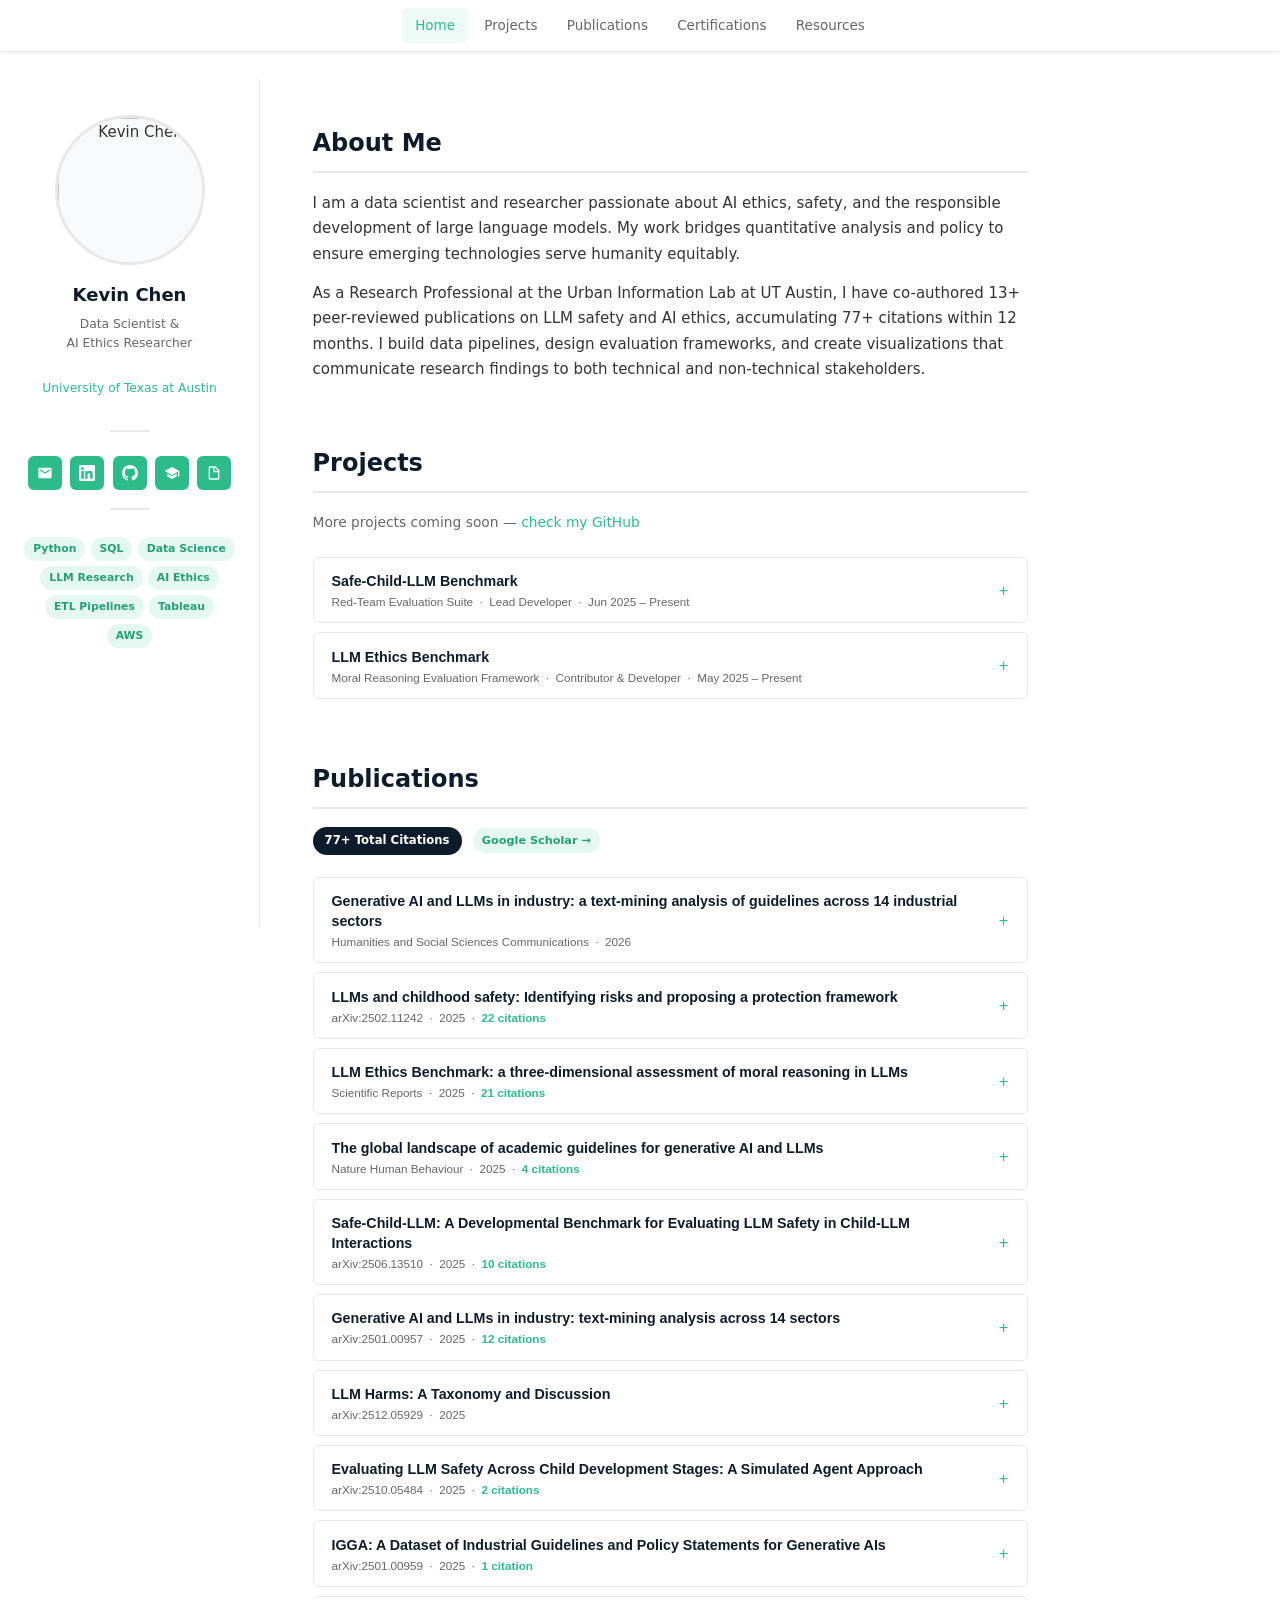
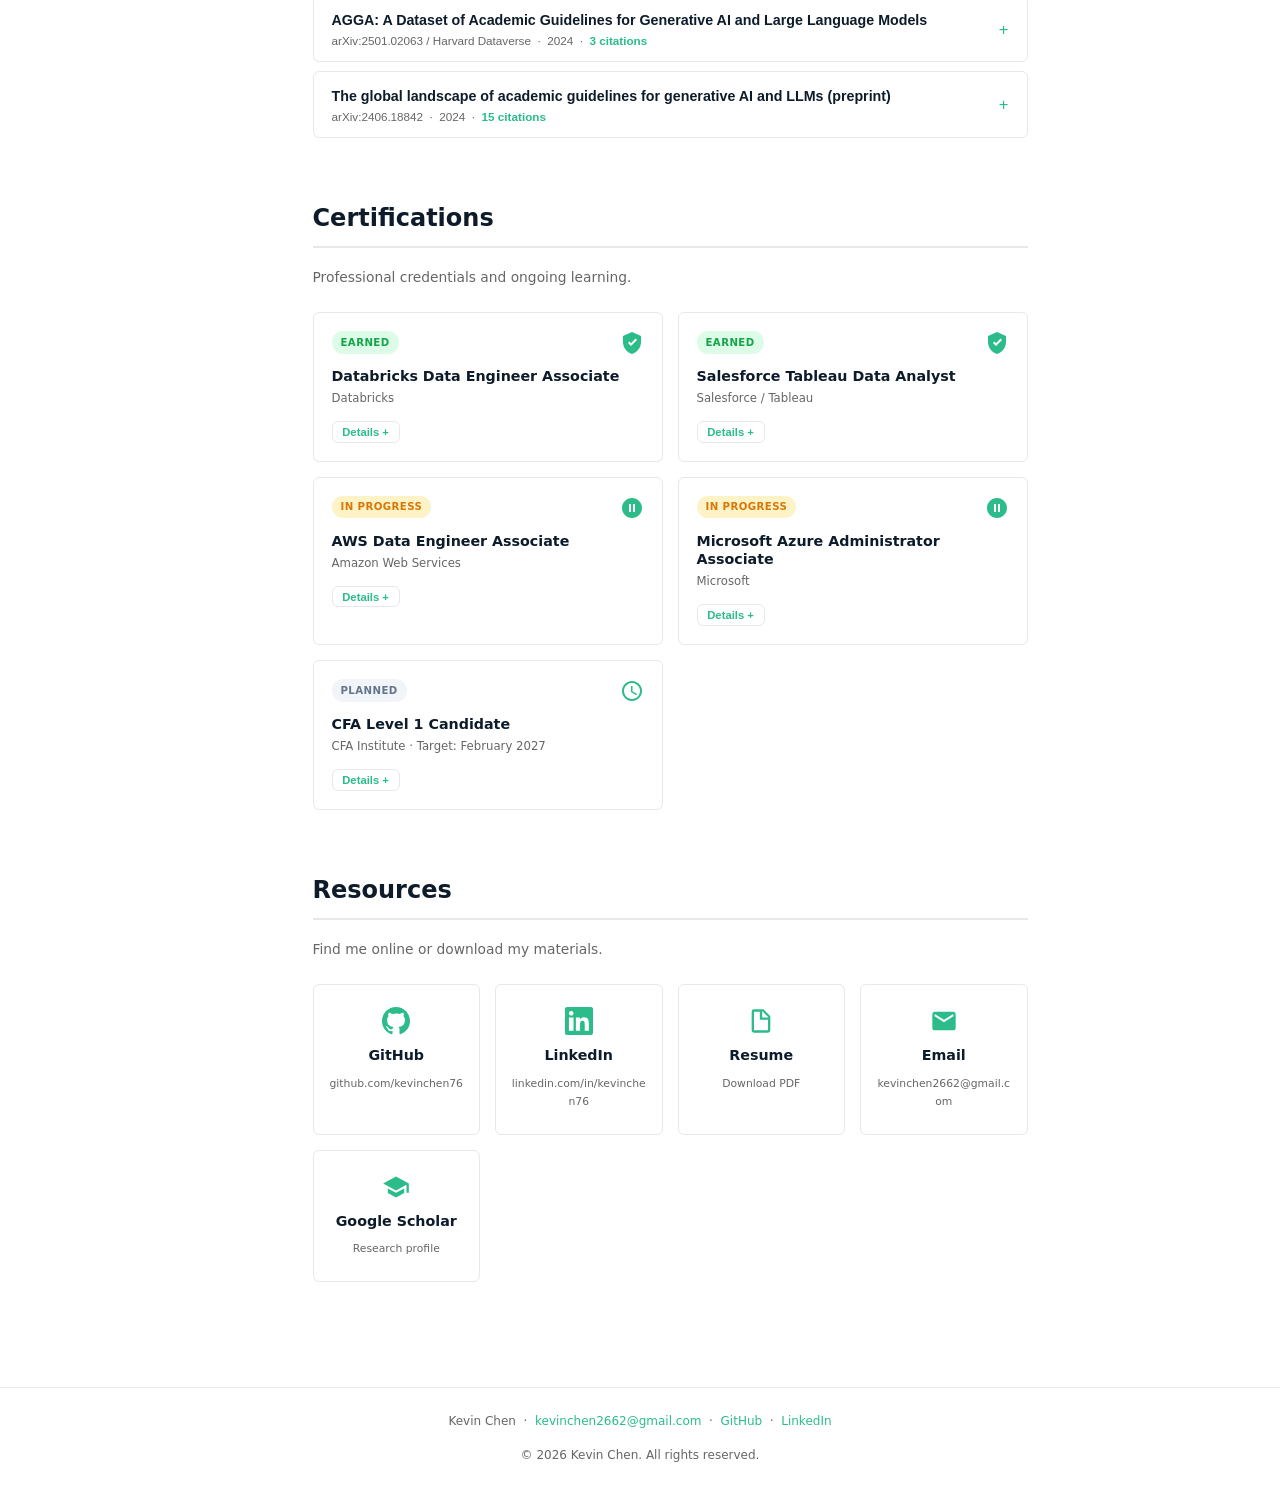
==== commit 1909d469: "merged style.css into index.html" ====
--- a/index.html
+++ b/index.html
@@ -5,108 +5,274 @@
 <head>
   <meta charset="UTF-8" />
   <meta name="viewport" content="width=device-width, initial-scale=1.0" />
-  <title>Kevin Chen — Data Scientist & AI Ethics Researcher</title>
-  <link rel="stylesheet" href="css/style.css" />
+  <title>Kevin Chen &mdash; Data Scientist &amp; AI Ethics Researcher</title>
+  <style>
+    :root {
+      --teal:       #2bbc8a;
+      --teal-dark:  #22a077;
+      --navy:       #0d1b2a;
+      --text:       #333;
+      --text-muted: #666;
+      --border:     #e8e8e8;
+      --bg:         #fff;
+      --bg-alt:     #f8f9fa;
+      --sidebar-w:  260px;
+      --nav-h:      52px;
+      --font:       'Segoe UI', system-ui, -apple-system, sans-serif;
+      --radius:     6px;
+      --shadow:     0 2px 8px rgba(0,0,0,.08);
+    }
+    *, *::before, *::after { box-sizing: border-box; margin: 0; padding: 0; }
+    html { scroll-behavior: smooth; font-size: 15px; }
+    body { font-family: var(--font); color: var(--text); background: var(--bg); line-height: 1.7; }
+    a { color: var(--teal); text-decoration: none; }
+    a:hover { text-decoration: underline; }
+    img { display: block; max-width: 100%; }
+    h2 { font-size: 1.6rem; font-weight: 700; color: var(--navy); margin-bottom: 1.2rem; padding-bottom: .5rem; border-bottom: 2px solid var(--border); }
+    p { margin-bottom: .9rem; }
+
+    /* NAV */
+    .top-nav {
+      position: fixed; top: 0; left: 0; right: 0; z-index: 100;
+      height: var(--nav-h);
+      background: var(--bg);
+      border-bottom: 1px solid var(--border);
+      display: flex; align-items: center; justify-content: center;
+      gap: .25rem;
+      box-shadow: 0 1px 4px rgba(0,0,0,.06);
+    }
+    .top-nav a {
+      color: var(--text-muted); font-size: .9rem; font-weight: 500;
+      padding: .4rem .85rem; border-radius: var(--radius);
+      transition: color .2s, background .2s;
+    }
+    .top-nav a:hover, .top-nav a.active {
+      color: var(--teal); background: rgba(43,188,138,.08); text-decoration: none;
+    }
+    .hamburger {
+      display: none; position: fixed; top: 10px; right: 16px; z-index: 200;
+      background: none; border: none; cursor: pointer; flex-direction: column; gap: 5px; padding: 6px;
+    }
+    .hamburger span { display: block; width: 22px; height: 2px; background: var(--text); border-radius: 2px; }
+
+    /* LAYOUT */
+    .page { display: flex; padding-top: var(--nav-h); min-height: 100vh; }
+
+    /* SIDEBAR */
+    .sidebar {
+      width: var(--sidebar-w); flex-shrink: 0;
+      position: sticky; top: var(--nav-h);
+      height: calc(100vh - var(--nav-h));
+      overflow-y: auto;
+      padding: 2.5rem 1.5rem 2rem;
+      border-right: 1px solid var(--border);
+      background: var(--bg);
+      display: flex; flex-direction: column; align-items: center; text-align: center; gap: .6rem;
+    }
+    .avatar {
+      width: 150px; height: 150px; border-radius: 50%;
+      object-fit: cover; object-position: center top;
+      border: 3px solid var(--border); background: var(--bg-alt); margin-bottom: .6rem;
+    }
+    .sidebar-name { font-size: 1.2rem; font-weight: 700; color: var(--navy); line-height: 1.3; }
+    .sidebar-role { font-size: .82rem; color: var(--text-muted); line-height: 1.5; }
+    .sidebar-affil { font-size: .82rem; color: var(--teal); font-weight: 500; margin-top: .2rem; }
+    .sidebar-divider { width: 40px; height: 2px; background: var(--border); border-radius: 2px; margin: .6rem 0; }
+    .social-links { display: flex; gap: .55rem; flex-wrap: wrap; justify-content: center; margin-top: .4rem; }
+    .social-link {
+      display: flex; align-items: center; justify-content: center;
+      width: 34px; height: 34px; border-radius: 6px;
+      background: var(--teal); color: #fff;
+      transition: background .2s, transform .2s; text-decoration: none;
+    }
+    .social-link:hover { background: var(--teal-dark); transform: translateY(-2px); text-decoration: none; }
+    .social-link svg { width: 16px; height: 16px; fill: currentColor; }
+    .sidebar-chips { display: flex; flex-wrap: wrap; gap: .35rem; justify-content: center; margin-top: .6rem; }
+    .chip { background: rgba(43,188,138,.12); color: var(--teal-dark); padding: .18rem .6rem; border-radius: 999px; font-size: .72rem; font-weight: 600; }
+
+    /* MAIN */
+    .main { flex: 1; padding: 3rem 3.5rem; max-width: 820px; }
+    .section { margin-bottom: 4rem; scroll-margin-top: calc(var(--nav-h) + 1rem); }
+    .section-subtitle { color: var(--text-muted); margin-bottom: 1.5rem; font-size: .92rem; }
+
+    /* ACCORDION */
+    .accordion-list { display: flex; flex-direction: column; gap: .6rem; }
+    .accordion-item { border: 1px solid var(--border); border-radius: var(--radius); overflow: hidden; background: var(--bg); transition: box-shadow .2s; }
+    .accordion-item:hover { box-shadow: var(--shadow); }
+    .accordion-header { width: 100%; display: flex; align-items: center; justify-content: space-between; gap: 1rem; padding: .95rem 1.2rem; background: none; border: none; cursor: pointer; text-align: left; transition: background .2s; }
+    .accordion-header:hover, .accordion-header[aria-expanded="true"] { background: var(--bg-alt); }
+    .accordion-title-block { display: flex; flex-direction: column; gap: .2rem; min-width: 0; }
+    .accordion-title { font-size: .95rem; font-weight: 600; color: var(--navy); line-height: 1.4; }
+    .accordion-meta { font-size: .78rem; color: var(--text-muted); }
+    .cite-count { color: var(--teal); font-weight: 600; }
+    .accordion-icon { font-size: 1.1rem; color: var(--teal); flex-shrink: 0; transition: transform .22s; user-select: none; line-height: 1; }
+    .accordion-header[aria-expanded="true"] .accordion-icon { transform: rotate(45deg); }
+    .accordion-body { max-height: 0; overflow: hidden; transition: max-height .3s ease, padding .3s ease; padding: 0 1.2rem; }
+    .accordion-body.open { max-height: 500px; padding: 0 1.2rem 1rem; }
+    .accordion-body p { font-size: .9rem; color: var(--text); line-height: 1.7; margin-bottom: .6rem; }
+    .pub-authors { color: var(--text-muted) !important; font-size: .85rem !important; }
+    .pub-venue { color: var(--text-muted) !important; font-size: .83rem !important; font-style: italic; }
+    .accordion-links { display: flex; flex-wrap: wrap; gap: .5rem; margin-top: .3rem; }
+    .tag-link { display: inline-block; padding: .2rem .6rem; background: rgba(43,188,138,.12); color: var(--teal-dark); border-radius: 999px; font-size: .75rem; font-weight: 600; transition: background .2s, color .2s; text-decoration: none; }
+    .tag-link:hover { background: var(--teal); color: #fff; text-decoration: none; }
+
+    /* PUBLICATIONS META */
+    .pub-meta-row { display: flex; align-items: center; gap: .75rem; margin-bottom: 1.5rem; flex-wrap: wrap; }
+    .citation-badge { background: var(--navy); color: #fff; padding: .25rem .8rem; border-radius: 999px; font-size: .78rem; font-weight: 700; }
+
+    /* CERTIFICATIONS */
+    .cert-grid { display: grid; grid-template-columns: repeat(auto-fill, minmax(230px, 1fr)); gap: 1rem; }
+    .cert-card { border: 1px solid var(--border); border-radius: var(--radius); padding: 1.2rem; background: var(--bg); transition: box-shadow .2s, transform .2s; }
+    .cert-card:hover { box-shadow: var(--shadow); transform: translateY(-2px); }
+    .cert-card-header { display: flex; justify-content: space-between; align-items: flex-start; margin-bottom: .8rem; }
+    .cert-badge { display: inline-block; padding: .18rem .6rem; border-radius: 999px; font-size: .68rem; font-weight: 700; letter-spacing: .04em; text-transform: uppercase; }
+    .cert-badge.earned      { background: #dcfce7; color: #16a34a; }
+    .cert-badge.in-progress { background: #fef3c7; color: #d97706; }
+    .cert-badge.planned     { background: #f1f5f9; color: #64748b; }
+    .cert-icon { color: var(--teal); }
+    .cert-icon svg { width: 24px; height: 24px; fill: currentColor; }
+    .cert-name { font-size: .95rem; font-weight: 700; color: var(--navy); line-height: 1.3; margin-bottom: .25rem; }
+    .cert-issuer { font-size: .78rem; color: var(--text-muted); margin-bottom: .8rem; }
+    .cert-toggle { background: none; border: 1px solid var(--border); color: var(--teal); font-size: .75rem; font-weight: 600; padding: .25rem .65rem; border-radius: var(--radius); cursor: pointer; transition: background .2s, color .2s; }
+    .cert-toggle:hover { background: var(--teal); color: #fff; border-color: var(--teal); }
+    .cert-details { max-height: 0; overflow: hidden; transition: max-height .3s ease, margin-top .3s ease; }
+    .cert-details.open { max-height: 200px; margin-top: .75rem; }
+    .cert-details p { font-size: .82rem; color: var(--text-muted); line-height: 1.6; margin: 0; }
+
+    /* RESOURCES */
+    .resources-grid { display: grid; grid-template-columns: repeat(auto-fill, minmax(160px, 1fr)); gap: 1rem; }
+    .resource-card { display: flex; flex-direction: column; align-items: center; text-align: center; padding: 1.5rem 1rem; border: 1px solid var(--border); border-radius: var(--radius); color: var(--text); text-decoration: none; transition: box-shadow .2s, border-color .2s, transform .2s; gap: .5rem; }
+    .resource-card:hover { box-shadow: var(--shadow); border-color: var(--teal); transform: translateY(-2px); text-decoration: none; }
+    .resource-icon { color: var(--teal); }
+    .resource-icon svg { width: 28px; height: 28px; fill: currentColor; }
+    .resource-label { font-size: .95rem; font-weight: 700; color: var(--navy); }
+    .resource-sub { font-size: .72rem; color: var(--text-muted); word-break: break-all; }
+
+    /* FOOTER */
+    footer { border-top: 1px solid var(--border); padding: 1.5rem 2rem; text-align: center; font-size: .8rem; color: var(--text-muted); }
+    footer a { color: var(--teal); }
+
+    /* RESPONSIVE */
+    @media (max-width: 800px) {
+      .page { flex-direction: column; }
+      .sidebar { position: static; width: 100%; height: auto; border-right: none; border-bottom: 1px solid var(--border); padding: 2rem 1rem; }
+      .main { padding: 2rem 1.25rem; }
+      .top-nav { display: none; }
+      .top-nav.open { display: flex; flex-direction: column; top: 0; left: 0; right: 0; height: auto; padding: 3.5rem 1rem 1rem; align-items: flex-start; }
+      .hamburger { display: flex; }
+    }
+    @media (max-width: 480px) {
+      .cert-grid { grid-template-columns: 1fr; }
+      .resources-grid { grid-template-columns: 1fr 1fr; }
+    }
+  </style>
 </head>
 <body>
 
-  <!-- ===== NAVIGATION ===== -->
-  <header class="site-header">
-    <div class="nav-brand">KC</div>
-    <nav class="nav-links" id="navLinks">
-      <a href="#home"           class="nav-link active" data-section="home">Home</a>
-      <a href="#projects"       class="nav-link"        data-section="projects">Projects</a>
-      <a href="#publications"   class="nav-link"        data-section="publications">Publications</a>
-      <a href="#certifications" class="nav-link"        data-section="certifications">Certifications</a>
-      <a href="#resources"      class="nav-link"        data-section="resources">Resources</a>
-    </nav>
-    <button class="hamburger" id="hamburger" aria-label="Toggle menu">
-      <span></span><span></span><span></span>
-    </button>
-  </header>
-
-  <main>
-
-    <!-- ===== HOME / HERO ===== -->
-    <section id="home" class="section hero-section">
-      <div class="hero-inner">
-        <div class="hero-photo-wrap">
-          <!-- REPLACE: swap src with your actual headshot path -->
-          <img src="assets/images/headshot.jpg" alt="Kevin Chen headshot" class="hero-photo" />
-        </div>
-        <div class="hero-content">
-          <p class="hero-eyebrow">Data Scientist &amp; AI Ethics Researcher</p>
-          <h1 class="hero-name">Kevin Chen</h1>
-          <p class="hero-mission">
-            I am a data scientist and researcher passionate about AI ethics, safety, and the
-            responsible development of large language models. My work bridges quantitative
-            analysis and policy to ensure emerging technologies serve humanity equitably.
-          </p>
-          <div class="expertise-chips">
-            <!-- ADD: new expertise chip here -->
-            <span class="chip">Python</span>
-            <span class="chip">SQL</span>
-            <span class="chip">Data Science</span>
-            <span class="chip">LLM Research</span>
-            <span class="chip">AI Ethics</span>
-            <span class="chip">ETL Pipelines</span>
-            <span class="chip">Tableau</span>
-            <span class="chip">AWS</span>
-          </div>
-          <div class="hero-cta">
-            <a href="#projects" class="btn btn-primary">View Projects</a>
-            <a href="#publications" class="btn btn-outline">Publications</a>
-            <a href="assets/resume.pdf" class="btn btn-outline" target="_blank" rel="noopener">Resume</a>
-          </div>
-          <div class="hero-social">
-            <a href="https://github.com/kevinchen76" target="_blank" rel="noopener" aria-label="GitHub">
-              <svg xmlns="http://www.w3.org/2000/svg" viewBox="0 0 24 24" fill="currentColor" width="22" height="22"><path d="M12 0C5.37 0 0 5.37 0 12c0 5.3 3.438 9.8 8.205 11.385.6.113.82-.258.82-.577v-2.165c-3.338.726-4.042-1.61-4.042-1.61-.546-1.387-1.333-1.756-1.333-1.756-1.09-.745.083-.729.083-.729 1.205.085 1.84 1.237 1.84 1.237 1.07 1.834 2.807 1.304 3.492.997.108-.775.418-1.305.762-1.605-2.665-.3-5.466-1.332-5.466-5.93 0-1.31.468-2.38 1.235-3.22-.124-.303-.535-1.524.117-3.176 0 0 1.008-.322 3.3 1.23a11.5 11.5 0 0 1 3.003-.404c1.02.005 2.047.138 3.003.404 2.29-1.552 3.297-1.23 3.297-1.23.653 1.653.242 2.874.118 3.176.77.84 1.233 1.91 1.233 3.22 0 4.61-2.807 5.625-5.479 5.92.43.372.823 1.102.823 2.222v3.293c0 .322.218.694.825.576C20.565 21.796 24 17.298 24 12c0-6.63-5.37-12-12-12z"/></svg>
-            </a>
-            <a href="https://linkedin.com/in/kevinchen76" target="_blank" rel="noopener" aria-label="LinkedIn">
-              <svg xmlns="http://www.w3.org/2000/svg" viewBox="0 0 24 24" fill="currentColor" width="22" height="22"><path d="M20.447 20.452H16.89v-5.569c0-1.328-.027-3.037-1.852-3.037-1.853 0-2.136 1.445-2.136 2.939v5.667H9.351V9h3.414v1.561h.046c.477-.9 1.637-1.85 3.37-1.85 3.601 0 4.267 2.37 4.267 5.455v6.286zM5.337 7.433a1.98 1.98 0 0 1-1.977-1.98 1.98 1.98 0 0 1 3.96 0 1.98 1.98 0 0 1-1.983 1.98zm1.957 13.019H3.379V9h3.915v11.452zM22.225 0H1.771C.792 0 0 .774 0 1.729v20.542C0 23.227.792 24 1.771 24h20.451C23.2 24 24 23.227 24 22.271V1.729C24 .774 23.2 0 22.222 0h.003z"/></svg>
-            </a>
-            <a href="mailto:kevinchen2662@gmail.com" aria-label="Email">
-              <svg xmlns="http://www.w3.org/2000/svg" viewBox="0 0 24 24" fill="currentColor" width="22" height="22"><path d="M20 4H4C2.9 4 2 4.9 2 6v12c0 1.1.9 2 2 2h16c1.1 0 2-.9 2-2V6c0-1.1-.9-2-2-2zm0 4-8 5-8-5V6l8 5 8-5v2z"/></svg>
-            </a>
-          </div>
-        </div>
+  <!-- ===== TOP NAV ===== -->
+  <nav class="top-nav" id="topNav">
+    <a href="#home"           class="active" data-section="home">Home</a>
+    <a href="#projects"               data-section="projects">Projects</a>
+    <a href="#publications"           data-section="publications">Publications</a>
+    <a href="#certifications"         data-section="certifications">Certifications</a>
+    <a href="#resources"              data-section="resources">Resources</a>
+  </nav>
+  <button class="hamburger" id="hamburger" aria-label="Toggle menu">
+    <span></span><span></span><span></span>
+  </button>
+
+  <div class="page">
+
+    <!-- ===== SIDEBAR ===== -->
+    <aside class="sidebar">
+      <!-- REPLACE: swap src with your headshot -->
+      <img class="avatar" src="assets/images/headshot.jpg" alt="Kevin Chen" />
+
+      <h1 class="sidebar-name">Kevin Chen</h1>
+      <p class="sidebar-role">Data Scientist &amp;<br>AI Ethics Researcher</p>
+      <p class="sidebar-affil">University of Texas at Austin</p>
+
+      <div class="sidebar-divider"></div>
+
+      <div class="social-links">
+        <a class="social-link" href="mailto:kevinchen2662@gmail.com" aria-label="Email">
+          <svg viewBox="0 0 24 24"><path d="M20 4H4C2.9 4 2 4.9 2 6v12c0 1.1.9 2 2 2h16c1.1 0 2-.9 2-2V6c0-1.1-.9-2-2-2zm0 4-8 5-8-5V6l8 5 8-5v2z"/></svg>
+        </a>
+        <a class="social-link" href="https://linkedin.com/in/kevinchen76" target="_blank" rel="noopener" aria-label="LinkedIn">
+          <svg viewBox="0 0 24 24"><path d="M20.447 20.452H16.89v-5.569c0-1.328-.027-3.037-1.852-3.037-1.853 0-2.136 1.445-2.136 2.939v5.667H9.351V9h3.414v1.561h.046c.477-.9 1.637-1.85 3.37-1.85 3.601 0 4.267 2.37 4.267 5.455v6.286zM5.337 7.433a1.98 1.98 0 0 1-1.977-1.98 1.98 1.98 0 0 1 3.96 0 1.98 1.98 0 0 1-1.983 1.98zm1.957 13.019H3.379V9h3.915v11.452zM22.225 0H1.771C.792 0 0 .774 0 1.729v20.542C0 23.227.792 24 1.771 24h20.451C23.2 24 24 23.227 24 22.271V1.729C24 .774 23.2 0 22.222 0h.003z"/></svg>
+        </a>
+        <a class="social-link" href="https://github.com/kevinchen76" target="_blank" rel="noopener" aria-label="GitHub">
+          <svg viewBox="0 0 24 24"><path d="M12 0C5.37 0 0 5.37 0 12c0 5.3 3.438 9.8 8.205 11.385.6.113.82-.258.82-.577v-2.165c-3.338.726-4.042-1.61-4.042-1.61-.546-1.387-1.333-1.756-1.333-1.756-1.09-.745.083-.729.083-.729 1.205.085 1.84 1.237 1.84 1.237 1.07 1.834 2.807 1.304 3.492.997.108-.775.418-1.305.762-1.605-2.665-.3-5.466-1.332-5.466-5.93 0-1.31.468-2.38 1.235-3.22-.124-.303-.535-1.524.117-3.176 0 0 1.008-.322 3.3 1.23a11.5 11.5 0 0 1 3.003-.404c1.02.005 2.047.138 3.003.404 2.29-1.552 3.297-1.23 3.297-1.23.653 1.653.242 2.874.118 3.176.77.84 1.233 1.91 1.233 3.22 0 4.61-2.807 5.625-5.479 5.92.43.372.823 1.102.823 2.222v3.293c0 .322.218.694.825.576C20.565 21.796 24 17.298 24 12c0-6.63-5.37-12-12-12z"/></svg>
+        </a>
+        <!-- REPLACE: add your Google Scholar URL -->
+        <a class="social-link" href="#" target="_blank" rel="noopener" aria-label="Google Scholar">
+          <svg viewBox="0 0 24 24"><path d="M12 3L1 9l11 6 9-4.91V17h2V9L12 3zM5 13.18v4L12 21l7-3.82v-4L12 17l-7-3.82z"/></svg>
+        </a>
+        <a class="social-link" href="assets/resume.pdf" target="_blank" rel="noopener" aria-label="Resume">
+          <svg viewBox="0 0 24 24"><path d="M14 2H6a2 2 0 0 0-2 2v16a2 2 0 0 0 2 2h12a2 2 0 0 0 2-2V8l-6-6zm-1 1.5L18.5 9H13V3.5zM6 20V4h5v7h7v9H6z"/></svg>
+        </a>
       </div>
-    </section>
-
-    <!-- ===== PROJECTS ===== -->
-    <section id="projects" class="section">
-      <div class="section-inner">
-        <h2 class="section-title">Projects</h2>
+
+      <div class="sidebar-divider"></div>
+
+      <div class="sidebar-chips">
+        <!-- ADD: new skill chip here -->
+        <span class="chip">Python</span>
+        <span class="chip">SQL</span>
+        <span class="chip">Data Science</span>
+        <span class="chip">LLM Research</span>
+        <span class="chip">AI Ethics</span>
+        <span class="chip">ETL Pipelines</span>
+        <span class="chip">Tableau</span>
+        <span class="chip">AWS</span>
+      </div>
+    </aside>
+
+    <!-- ===== MAIN ===== -->
+    <main class="main">
+
+      <!-- HOME -->
+      <section id="home" class="section">
+        <h2>About Me</h2>
+        <p>
+          I am a data scientist and researcher passionate about AI ethics, safety, and the
+          responsible development of large language models. My work bridges quantitative
+          analysis and policy to ensure emerging technologies serve humanity equitably.
+        </p>
+        <p>
+          As a Research Professional at the Urban Information Lab at UT Austin, I have
+          co-authored 13+ peer-reviewed publications on LLM safety and AI ethics,
+          accumulating 77+ citations within 12 months. I build data pipelines, design
+          evaluation frameworks, and create visualizations that communicate research findings
+          to both technical and non-technical stakeholders.
+        </p>
+      </section>
+
+      <!-- PROJECTS -->
+      <section id="projects" class="section">
+        <h2>Projects</h2>
         <p class="section-subtitle">
-          More projects coming soon —
+          More projects coming soon &mdash;
           <a href="https://github.com/kevinchen76" target="_blank" rel="noopener">check my GitHub</a>
         </p>
-
         <div class="accordion-list">
 
-          <!-- ADD: new project accordion item here -->
+          <!-- ADD: new project here -->
 
           <div class="accordion-item">
             <button class="accordion-header" aria-expanded="false">
               <div class="accordion-title-block">
                 <span class="accordion-title">Safe-Child-LLM Benchmark</span>
-                <span class="accordion-meta">Red-Team Evaluation Suite &nbsp;·&nbsp; Lead Developer &nbsp;·&nbsp; Jun 2025 – Present</span>
-              </div>
-              <span class="accordion-icon">&#43;</span>
-            </button>
-            <div class="accordion-body">
-              <p>
-                Built a Python evaluation suite with async API calls to benchmark 5+ LLMs on
-                adversarial child-safety prompts; computed refusal/violation rates via pandas and
-                exported JSONL/CSV summaries, replacing manual scoring. Wrote pytest unit tests and
-                CI smoke checks validating prompt schema, API dispatch, and output field integrity
-                after each pipeline change, enabling regression-free iterative benchmark expansion
-                for external stakeholders.
-              </p>
+                <span class="accordion-meta">Red-Team Evaluation Suite &nbsp;&middot;&nbsp; Lead Developer &nbsp;&middot;&nbsp; Jun 2025 &ndash; Present</span>
+              </div>
+              <span class="accordion-icon">&#43;</span>
+            </button>
+            <div class="accordion-body">
+              <p>Built a Python evaluation suite with async API calls to benchmark 5+ LLMs on adversarial child-safety prompts; computed refusal/violation rates via pandas and exported JSONL/CSV summaries, replacing manual scoring. Wrote pytest unit tests and CI smoke checks validating prompt schema, API dispatch, and output field integrity after each pipeline change.</p>
               <div class="accordion-links">
                 <!-- REPLACE: update href when repo is public -->
                 <a href="#" class="tag-link">GitHub &rarr;</a>
-                <!-- REPLACE: update href with paper DOI/arXiv link -->
+                <!-- REPLACE: update href with arXiv link -->
                 <a href="#" class="tag-link">Paper &rarr;</a>
               </div>
             </div>
@@ -116,111 +282,93 @@
             <button class="accordion-header" aria-expanded="false">
               <div class="accordion-title-block">
                 <span class="accordion-title">LLM Ethics Benchmark</span>
-                <span class="accordion-meta">Moral Reasoning Evaluation Framework &nbsp;·&nbsp; Contributor &amp; Developer &nbsp;·&nbsp; May 2025 – Present</span>
-              </div>
-              <span class="accordion-icon">&#43;</span>
-            </button>
-            <div class="accordion-body">
-              <p>
-                Implemented modular Python components using pandas DataFrames for instrument loading
-                and scikit-learn's metric API for multi-table scoring; standardized output schemas
-                reducing per-model evaluation setup from hours to minutes.
-              </p>
+                <span class="accordion-meta">Moral Reasoning Evaluation Framework &nbsp;&middot;&nbsp; Contributor &amp; Developer &nbsp;&middot;&nbsp; May 2025 &ndash; Present</span>
+              </div>
+              <span class="accordion-icon">&#43;</span>
+            </button>
+            <div class="accordion-body">
+              <p>Implemented modular Python components using pandas DataFrames for instrument loading and scikit-learn&rsquo;s metric API for multi-table scoring; standardized output schemas reducing per-model evaluation setup from hours to minutes.</p>
               <div class="accordion-links">
                 <!-- REPLACE: update href when repo is public -->
                 <a href="#" class="tag-link">GitHub &rarr;</a>
-                <!-- REPLACE: update href with paper DOI/arXiv link -->
+                <!-- REPLACE: update href with arXiv link -->
                 <a href="#" class="tag-link">Paper &rarr;</a>
               </div>
             </div>
           </div>
 
         </div>
-      </div>
-    </section>
-
-    <!-- ===== PUBLICATIONS ===== -->
-    <section id="publications" class="section alt-bg">
-      <div class="section-inner">
-        <h2 class="section-title">Publications</h2>
+      </section>
+
+      <!-- PUBLICATIONS -->
+      <section id="publications" class="section">
+        <h2>Publications</h2>
         <div class="pub-meta-row">
           <span class="citation-badge">77+ Total Citations</span>
-          <!-- REPLACE: add your Google Scholar profile URL -->
+          <!-- REPLACE: add your Google Scholar URL -->
           <a href="#" class="tag-link" target="_blank" rel="noopener">Google Scholar &rarr;</a>
         </div>
-
         <div class="accordion-list">
 
-          <!-- ADD: new publication accordion item here -->
-
-          <!-- 2026 -->
+          <!-- ADD: new publication here -->
+
           <div class="accordion-item">
             <button class="accordion-header" aria-expanded="false">
               <div class="accordion-title-block">
                 <span class="accordion-title">Generative AI and LLMs in industry: a text-mining analysis of guidelines across 14 industrial sectors</span>
-                <span class="accordion-meta">Humanities and Social Sciences Communications &nbsp;·&nbsp; 2026</span>
+                <span class="accordion-meta">Humanities and Social Sciences Communications &nbsp;&middot;&nbsp; 2026</span>
               </div>
               <span class="accordion-icon">&#43;</span>
             </button>
             <div class="accordion-body">
               <p class="pub-authors">Jiao J., Afroogh S., <strong>Chen K.</strong>, Atkinson D., Dhurandhar A.</p>
-              <p class="pub-venue">Nature Humanities and Social Sciences Communications, 13, 410 &nbsp;·&nbsp; 2026</p>
+              <p class="pub-venue">Nature Humanities and Social Sciences Communications, 13, 410 &middot; 2026</p>
+              <div class="accordion-links"><a href="#" class="tag-link">DOI &rarr;</a></div>
+            </div>
+          </div>
+
+          <div class="accordion-item">
+            <button class="accordion-header" aria-expanded="false">
+              <div class="accordion-title-block">
+                <span class="accordion-title">LLMs and childhood safety: Identifying risks and proposing a protection framework</span>
+                <span class="accordion-meta">arXiv:2502.11242 &nbsp;&middot;&nbsp; 2025 &nbsp;&middot;&nbsp; <span class="cite-count">22 citations</span></span>
+              </div>
+              <span class="accordion-icon">&#43;</span>
+            </button>
+            <div class="accordion-body">
+              <p class="pub-authors">Jiao J., Afroogh S., <strong>Chen K.</strong>, Murali A., Atkinson D., Dhurandhar A.</p>
+              <p class="pub-venue">arXiv preprint arXiv:2502.11242 &middot; 2025</p>
+              <div class="accordion-links"><a href="https://arxiv.org/abs/2502.11242" class="tag-link" target="_blank" rel="noopener">arXiv &rarr;</a></div>
+            </div>
+          </div>
+
+          <div class="accordion-item">
+            <button class="accordion-header" aria-expanded="false">
+              <div class="accordion-title-block">
+                <span class="accordion-title">LLM Ethics Benchmark: a three-dimensional assessment of moral reasoning in LLMs</span>
+                <span class="accordion-meta">Scientific Reports &nbsp;&middot;&nbsp; 2025 &nbsp;&middot;&nbsp; <span class="cite-count">21 citations</span></span>
+              </div>
+              <span class="accordion-icon">&#43;</span>
+            </button>
+            <div class="accordion-body">
+              <p class="pub-authors">Jiao J., Afroogh S., Murali A., <strong>Chen K.</strong>, Atkinson D., Dhurandhar A.</p>
+              <p class="pub-venue">Scientific Reports 15(1), 34642 &middot; 2025</p>
+              <div class="accordion-links"><a href="#" class="tag-link">DOI &rarr;</a></div>
+            </div>
+          </div>
+
+          <div class="accordion-item">
+            <button class="accordion-header" aria-expanded="false">
+              <div class="accordion-title-block">
+                <span class="accordion-title">The global landscape of academic guidelines for generative AI and LLMs</span>
+                <span class="accordion-meta">Nature Human Behaviour &nbsp;&middot;&nbsp; 2025 &nbsp;&middot;&nbsp; <span class="cite-count">4 citations</span></span>
+              </div>
+              <span class="accordion-icon">&#43;</span>
+            </button>
+            <div class="accordion-body">
+              <p class="pub-authors">Jiao J., Afroogh S., <strong>Chen K.</strong>, Atkinson D., Dhurandhar A.</p>
+              <p class="pub-venue">Nature Human Behaviour 9(4), 638&ndash;642 &middot; 2025</p>
               <div class="accordion-links">
-                <!-- REPLACE: update href with DOI -->
-                <a href="#" class="tag-link">DOI &rarr;</a>
-              </div>
-            </div>
-          </div>
-
-          <!-- 2025 -->
-          <div class="accordion-item">
-            <button class="accordion-header" aria-expanded="false">
-              <div class="accordion-title-block">
-                <span class="accordion-title">LLMs and childhood safety: Identifying risks and proposing a protection framework</span>
-                <span class="accordion-meta">arXiv:2502.11242 &nbsp;·&nbsp; 2025 &nbsp;·&nbsp; <span class="cite-count">22 citations</span></span>
-              </div>
-              <span class="accordion-icon">&#43;</span>
-            </button>
-            <div class="accordion-body">
-              <p class="pub-authors">Jiao J., Afroogh S., <strong>Chen K.</strong>, Murali A., Atkinson D., Dhurandhar A.</p>
-              <p class="pub-venue">arXiv preprint arXiv:2502.11242 &nbsp;·&nbsp; 2025</p>
-              <div class="accordion-links">
-                <a href="https://arxiv.org/abs/2502.11242" class="tag-link" target="_blank" rel="noopener">arXiv &rarr;</a>
-              </div>
-            </div>
-          </div>
-
-          <div class="accordion-item">
-            <button class="accordion-header" aria-expanded="false">
-              <div class="accordion-title-block">
-                <span class="accordion-title">LLM Ethics Benchmark: a three-dimensional assessment of moral reasoning in LLMs</span>
-                <span class="accordion-meta">Scientific Reports &nbsp;·&nbsp; 2025 &nbsp;·&nbsp; <span class="cite-count">21 citations</span></span>
-              </div>
-              <span class="accordion-icon">&#43;</span>
-            </button>
-            <div class="accordion-body">
-              <p class="pub-authors">Jiao J., Afroogh S., Murali A., <strong>Chen K.</strong>, Atkinson D., Dhurandhar A.</p>
-              <p class="pub-venue">Scientific Reports 15(1), 34642 &nbsp;·&nbsp; 2025</p>
-              <div class="accordion-links">
-                <!-- REPLACE: update href with DOI -->
-                <a href="#" class="tag-link">DOI &rarr;</a>
-              </div>
-            </div>
-          </div>
-
-          <div class="accordion-item">
-            <button class="accordion-header" aria-expanded="false">
-              <div class="accordion-title-block">
-                <span class="accordion-title">The global landscape of academic guidelines for generative AI and LLMs</span>
-                <span class="accordion-meta">Nature Human Behaviour &nbsp;·&nbsp; 2025 &nbsp;·&nbsp; <span class="cite-count">4 citations</span></span>
-              </div>
-              <span class="accordion-icon">&#43;</span>
-            </button>
-            <div class="accordion-body">
-              <p class="pub-authors">Jiao J., Afroogh S., <strong>Chen K.</strong>, Atkinson D., Dhurandhar A.</p>
-              <p class="pub-venue">Nature Human Behaviour 9(4), 638–642 &nbsp;·&nbsp; 2025</p>
-              <div class="accordion-links">
-                <!-- REPLACE: update href with DOI -->
                 <a href="#" class="tag-link">DOI &rarr;</a>
                 <a href="https://arxiv.org/abs/2406.18842" class="tag-link" target="_blank" rel="noopener">arXiv &rarr;</a>
               </div>
@@ -231,16 +379,14 @@
             <button class="accordion-header" aria-expanded="false">
               <div class="accordion-title-block">
                 <span class="accordion-title">Safe-Child-LLM: A Developmental Benchmark for Evaluating LLM Safety in Child-LLM Interactions</span>
-                <span class="accordion-meta">arXiv:2506.13510 &nbsp;·&nbsp; 2025 &nbsp;·&nbsp; <span class="cite-count">10 citations</span></span>
+                <span class="accordion-meta">arXiv:2506.13510 &nbsp;&middot;&nbsp; 2025 &nbsp;&middot;&nbsp; <span class="cite-count">10 citations</span></span>
               </div>
               <span class="accordion-icon">&#43;</span>
             </button>
             <div class="accordion-body">
               <p class="pub-authors">Jiao J., Afroogh S., <strong>Chen K.</strong>, Murali A., Atkinson D., Dhurandhar A.</p>
-              <p class="pub-venue">arXiv preprint arXiv:2506.13510 &nbsp;·&nbsp; 2025</p>
-              <div class="accordion-links">
-                <a href="https://arxiv.org/abs/2506.13510" class="tag-link" target="_blank" rel="noopener">arXiv &rarr;</a>
-              </div>
+              <p class="pub-venue">arXiv preprint arXiv:2506.13510 &middot; 2025</p>
+              <div class="accordion-links"><a href="https://arxiv.org/abs/2506.13510" class="tag-link" target="_blank" rel="noopener">arXiv &rarr;</a></div>
             </div>
           </div>
 
@@ -248,16 +394,14 @@
             <button class="accordion-header" aria-expanded="false">
               <div class="accordion-title-block">
                 <span class="accordion-title">Generative AI and LLMs in industry: text-mining analysis across 14 sectors</span>
-                <span class="accordion-meta">arXiv:2501.00957 &nbsp;·&nbsp; 2025 &nbsp;·&nbsp; <span class="cite-count">12 citations</span></span>
+                <span class="accordion-meta">arXiv:2501.00957 &nbsp;&middot;&nbsp; 2025 &nbsp;&middot;&nbsp; <span class="cite-count">12 citations</span></span>
               </div>
               <span class="accordion-icon">&#43;</span>
             </button>
             <div class="accordion-body">
               <p class="pub-authors">Jiao J., Afroogh S., <strong>Chen K.</strong>, Atkinson D., Dhurandhar A.</p>
-              <p class="pub-venue">arXiv preprint arXiv:2501.00957 &nbsp;·&nbsp; 2025</p>
-              <div class="accordion-links">
-                <a href="https://arxiv.org/abs/2501.00957" class="tag-link" target="_blank" rel="noopener">arXiv &rarr;</a>
-              </div>
+              <p class="pub-venue">arXiv preprint arXiv:2501.00957 &middot; 2025</p>
+              <div class="accordion-links"><a href="https://arxiv.org/abs/2501.00957" class="tag-link" target="_blank" rel="noopener">arXiv &rarr;</a></div>
             </div>
           </div>
 
@@ -265,16 +409,14 @@
             <button class="accordion-header" aria-expanded="false">
               <div class="accordion-title-block">
                 <span class="accordion-title">LLM Harms: A Taxonomy and Discussion</span>
-                <span class="accordion-meta">arXiv:2512.05929 &nbsp;·&nbsp; 2025</span>
+                <span class="accordion-meta">arXiv:2512.05929 &nbsp;&middot;&nbsp; 2025</span>
               </div>
               <span class="accordion-icon">&#43;</span>
             </button>
             <div class="accordion-body">
               <p class="pub-authors"><strong>Chen K.</strong>, Afroogh S., Murali A., Atkinson D., Dhurandhar A., Jiao J.</p>
-              <p class="pub-venue">arXiv preprint arXiv:2512.05929 &nbsp;·&nbsp; 2025</p>
-              <div class="accordion-links">
-                <a href="https://arxiv.org/abs/2512.05929" class="tag-link" target="_blank" rel="noopener">arXiv &rarr;</a>
-              </div>
+              <p class="pub-venue">arXiv preprint arXiv:2512.05929 &middot; 2025</p>
+              <div class="accordion-links"><a href="https://arxiv.org/abs/2512.05929" class="tag-link" target="_blank" rel="noopener">arXiv &rarr;</a></div>
             </div>
           </div>
 
@@ -282,16 +424,14 @@
             <button class="accordion-header" aria-expanded="false">
               <div class="accordion-title-block">
                 <span class="accordion-title">Evaluating LLM Safety Across Child Development Stages: A Simulated Agent Approach</span>
-                <span class="accordion-meta">arXiv:2510.05484 &nbsp;·&nbsp; 2025 &nbsp;·&nbsp; <span class="cite-count">2 citations</span></span>
+                <span class="accordion-meta">arXiv:2510.05484 &nbsp;&middot;&nbsp; 2025 &nbsp;&middot;&nbsp; <span class="cite-count">2 citations</span></span>
               </div>
               <span class="accordion-icon">&#43;</span>
             </button>
             <div class="accordion-body">
               <p class="pub-authors">Murali A., Afroogh S., <strong>Chen K.</strong>, Atkinson D., Dhurandhar A., Jiao J.</p>
-              <p class="pub-venue">arXiv preprint arXiv:2510.05484 &nbsp;·&nbsp; 2025</p>
-              <div class="accordion-links">
-                <a href="https://arxiv.org/abs/2510.05484" class="tag-link" target="_blank" rel="noopener">arXiv &rarr;</a>
-              </div>
+              <p class="pub-venue">arXiv preprint arXiv:2510.05484 &middot; 2025</p>
+              <div class="accordion-links"><a href="https://arxiv.org/abs/2510.05484" class="tag-link" target="_blank" rel="noopener">arXiv &rarr;</a></div>
             </div>
           </div>
 
@@ -299,16 +439,14 @@
             <button class="accordion-header" aria-expanded="false">
               <div class="accordion-title-block">
                 <span class="accordion-title">IGGA: A Dataset of Industrial Guidelines and Policy Statements for Generative AIs</span>
-                <span class="accordion-meta">arXiv:2501.00959 &nbsp;·&nbsp; 2025 &nbsp;·&nbsp; <span class="cite-count">1 citation</span></span>
+                <span class="accordion-meta">arXiv:2501.00959 &nbsp;&middot;&nbsp; 2025 &nbsp;&middot;&nbsp; <span class="cite-count">1 citation</span></span>
               </div>
               <span class="accordion-icon">&#43;</span>
             </button>
             <div class="accordion-body">
               <p class="pub-authors">Jiao J., Afroogh S., <strong>Chen K.</strong>, Atkinson D., Dhurandhar A.</p>
-              <p class="pub-venue">arXiv preprint arXiv:2501.00959 &nbsp;·&nbsp; 2025</p>
-              <div class="accordion-links">
-                <a href="https://arxiv.org/abs/2501.00959" class="tag-link" target="_blank" rel="noopener">arXiv &rarr;</a>
-              </div>
+              <p class="pub-venue">arXiv preprint arXiv:2501.00959 &middot; 2025</p>
+              <div class="accordion-links"><a href="https://arxiv.org/abs/2501.00959" class="tag-link" target="_blank" rel="noopener">arXiv &rarr;</a></div>
             </div>
           </div>
 
@@ -316,16 +454,14 @@
             <button class="accordion-header" aria-expanded="false">
               <div class="accordion-title-block">
                 <span class="accordion-title">AGGA: A Dataset of Academic Guidelines for Generative AI and Large Language Models</span>
-                <span class="accordion-meta">arXiv:2501.02063 / Harvard Dataverse &nbsp;·&nbsp; 2024 &nbsp;·&nbsp; <span class="cite-count">3 citations</span></span>
+                <span class="accordion-meta">arXiv:2501.02063 / Harvard Dataverse &nbsp;&middot;&nbsp; 2024 &nbsp;&middot;&nbsp; <span class="cite-count">3 citations</span></span>
               </div>
               <span class="accordion-icon">&#43;</span>
             </button>
             <div class="accordion-body">
               <p class="pub-authors">Jiao J., Afroogh S., <strong>Chen K.</strong>, Atkinson D., Dhurandhar A.</p>
-              <p class="pub-venue">Harvard Dataverse &nbsp;·&nbsp; arXiv:2501.02063 &nbsp;·&nbsp; 2024</p>
-              <div class="accordion-links">
-                <a href="https://arxiv.org/abs/2501.02063" class="tag-link" target="_blank" rel="noopener">arXiv &rarr;</a>
-              </div>
+              <p class="pub-venue">Harvard Dataverse &middot; arXiv:2501.02063 &middot; 2024</p>
+              <div class="accordion-links"><a href="https://arxiv.org/abs/2501.02063" class="tag-link" target="_blank" rel="noopener">arXiv &rarr;</a></div>
             </div>
           </div>
 
@@ -333,29 +469,24 @@
             <button class="accordion-header" aria-expanded="false">
               <div class="accordion-title-block">
                 <span class="accordion-title">The global landscape of academic guidelines for generative AI and LLMs (preprint)</span>
-                <span class="accordion-meta">arXiv:2406.18842 &nbsp;·&nbsp; 2024 &nbsp;·&nbsp; <span class="cite-count">15 citations</span></span>
+                <span class="accordion-meta">arXiv:2406.18842 &nbsp;&middot;&nbsp; 2024 &nbsp;&middot;&nbsp; <span class="cite-count">15 citations</span></span>
               </div>
               <span class="accordion-icon">&#43;</span>
             </button>
             <div class="accordion-body">
               <p class="pub-authors">Jiao J., Afroogh S., <strong>Chen K.</strong>, Atkinson D., Dhurandhar A.</p>
-              <p class="pub-venue">arXiv preprint arXiv:2406.18842 &nbsp;·&nbsp; 2024</p>
-              <div class="accordion-links">
-                <a href="https://arxiv.org/abs/2406.18842" class="tag-link" target="_blank" rel="noopener">arXiv &rarr;</a>
-              </div>
+              <p class="pub-venue">arXiv preprint arXiv:2406.18842 &middot; 2024</p>
+              <div class="accordion-links"><a href="https://arxiv.org/abs/2406.18842" class="tag-link" target="_blank" rel="noopener">arXiv &rarr;</a></div>
             </div>
           </div>
 
         </div>
-      </div>
-    </section>
-
-    <!-- ===== CERTIFICATIONS ===== -->
-    <section id="certifications" class="section">
-      <div class="section-inner">
-        <h2 class="section-title">Certifications</h2>
+      </section>
+
+      <!-- CERTIFICATIONS -->
+      <section id="certifications" class="section">
+        <h2>Certifications</h2>
         <p class="section-subtitle">Professional credentials and ongoing learning.</p>
-
         <div class="cert-grid">
 
           <!-- ADD: new certification card here -->
@@ -363,153 +494,163 @@
           <div class="cert-card">
             <div class="cert-card-header">
               <span class="cert-badge earned">Earned</span>
-              <div class="cert-icon">
-                <svg xmlns="http://www.w3.org/2000/svg" viewBox="0 0 24 24" fill="currentColor" width="28" height="28"><path d="M12 1L3 5v6c0 5.55 3.84 10.74 9 12 5.16-1.26 9-6.45 9-12V5l-9-4zm-1 14l-3-3 1.41-1.41L11 12.17l4.59-4.58L17 9l-6 6z"/></svg>
-              </div>
+              <div class="cert-icon"><svg viewBox="0 0 24 24"><path d="M12 1L3 5v6c0 5.55 3.84 10.74 9 12 5.16-1.26 9-6.45 9-12V5l-9-4zm-1 14l-3-3 1.41-1.41L11 12.17l4.59-4.58L17 9l-6 6z"/></svg></div>
             </div>
             <h3 class="cert-name">Databricks Data Engineer Associate</h3>
             <p class="cert-issuer">Databricks</p>
-            <button class="cert-toggle" aria-expanded="false">Details &#43;</button>
-            <div class="cert-details">
-              <p>Validates proficiency in building and managing data engineering pipelines using the Databricks Lakehouse Platform, including Delta Lake, Spark, and ETL workflows.</p>
-            </div>
+            <button class="cert-toggle" aria-expanded="false">Details +</button>
+            <div class="cert-details"><p>Validates proficiency in building and managing data engineering pipelines using the Databricks Lakehouse Platform, including Delta Lake, Spark, and ETL workflows.</p></div>
           </div>
 
           <div class="cert-card">
             <div class="cert-card-header">
               <span class="cert-badge earned">Earned</span>
-              <div class="cert-icon">
-                <svg xmlns="http://www.w3.org/2000/svg" viewBox="0 0 24 24" fill="currentColor" width="28" height="28"><path d="M12 1L3 5v6c0 5.55 3.84 10.74 9 12 5.16-1.26 9-6.45 9-12V5l-9-4zm-1 14l-3-3 1.41-1.41L11 12.17l4.59-4.58L17 9l-6 6z"/></svg>
-              </div>
+              <div class="cert-icon"><svg viewBox="0 0 24 24"><path d="M12 1L3 5v6c0 5.55 3.84 10.74 9 12 5.16-1.26 9-6.45 9-12V5l-9-4zm-1 14l-3-3 1.41-1.41L11 12.17l4.59-4.58L17 9l-6 6z"/></svg></div>
             </div>
             <h3 class="cert-name">Salesforce Tableau Data Analyst</h3>
             <p class="cert-issuer">Salesforce / Tableau</p>
-            <button class="cert-toggle" aria-expanded="false">Details &#43;</button>
-            <div class="cert-details">
-              <p>Demonstrates skill in connecting to data, creating visualizations, dashboards, and stories to answer business questions using Tableau Desktop and Tableau Public.</p>
-            </div>
+            <button class="cert-toggle" aria-expanded="false">Details +</button>
+            <div class="cert-details"><p>Demonstrates skill in connecting to data, creating visualizations, dashboards, and stories to answer business questions using Tableau Desktop and Tableau Public.</p></div>
           </div>
 
           <div class="cert-card">
             <div class="cert-card-header">
               <span class="cert-badge in-progress">In Progress</span>
-              <div class="cert-icon">
-                <svg xmlns="http://www.w3.org/2000/svg" viewBox="0 0 24 24" fill="currentColor" width="28" height="28"><path d="M12 2C6.48 2 2 6.48 2 12s4.48 10 10 10 10-4.48 10-10S17.52 2 12 2zm-1 14H9V8h2v8zm4 0h-2V8h2v8z"/></svg>
-              </div>
+              <div class="cert-icon"><svg viewBox="0 0 24 24"><path d="M12 2C6.48 2 2 6.48 2 12s4.48 10 10 10 10-4.48 10-10S17.52 2 12 2zm-1 14H9V8h2v8zm4 0h-2V8h2v8z"/></svg></div>
             </div>
             <h3 class="cert-name">AWS Data Engineer Associate</h3>
             <p class="cert-issuer">Amazon Web Services</p>
-            <button class="cert-toggle" aria-expanded="false">Details &#43;</button>
-            <div class="cert-details">
-              <p>Covers AWS data ingestion, transformation, orchestration, and storage services including Glue, Redshift, Kinesis, and Lake Formation.</p>
-            </div>
+            <button class="cert-toggle" aria-expanded="false">Details +</button>
+            <div class="cert-details"><p>Covers AWS data ingestion, transformation, orchestration, and storage services including Glue, Redshift, Kinesis, and Lake Formation.</p></div>
           </div>
 
           <div class="cert-card">
             <div class="cert-card-header">
               <span class="cert-badge in-progress">In Progress</span>
-              <div class="cert-icon">
-                <svg xmlns="http://www.w3.org/2000/svg" viewBox="0 0 24 24" fill="currentColor" width="28" height="28"><path d="M12 2C6.48 2 2 6.48 2 12s4.48 10 10 10 10-4.48 10-10S17.52 2 12 2zm-1 14H9V8h2v8zm4 0h-2V8h2v8z"/></svg>
-              </div>
+              <div class="cert-icon"><svg viewBox="0 0 24 24"><path d="M12 2C6.48 2 2 6.48 2 12s4.48 10 10 10 10-4.48 10-10S17.52 2 12 2zm-1 14H9V8h2v8zm4 0h-2V8h2v8z"/></svg></div>
             </div>
             <h3 class="cert-name">Microsoft Azure Administrator Associate</h3>
             <p class="cert-issuer">Microsoft</p>
-            <button class="cert-toggle" aria-expanded="false">Details &#43;</button>
-            <div class="cert-details">
-              <p>Covers Azure administration including identity, governance, storage, compute, and networking to manage cloud infrastructure at scale.</p>
-            </div>
+            <button class="cert-toggle" aria-expanded="false">Details +</button>
+            <div class="cert-details"><p>Covers Azure administration including identity, governance, storage, compute, and networking to manage cloud infrastructure at scale.</p></div>
           </div>
 
           <div class="cert-card">
             <div class="cert-card-header">
               <span class="cert-badge planned">Planned</span>
-              <div class="cert-icon">
-                <svg xmlns="http://www.w3.org/2000/svg" viewBox="0 0 24 24" fill="currentColor" width="28" height="28"><path d="M11.99 2C6.47 2 2 6.48 2 12s4.47 10 9.99 10C17.52 22 22 17.52 22 12S17.52 2 11.99 2zM12 20c-4.42 0-8-3.58-8-8s3.58-8 8-8 8 3.58 8 8-3.58 8-8 8zm.5-13H11v6l5.25 3.15.75-1.23-4.5-2.67V7z"/></svg>
-              </div>
+              <div class="cert-icon"><svg viewBox="0 0 24 24"><path d="M11.99 2C6.47 2 2 6.48 2 12s4.47 10 9.99 10C17.52 22 22 17.52 22 12S17.52 2 11.99 2zM12 20c-4.42 0-8-3.58-8-8s3.58-8 8-8 8 3.58 8 8-3.58 8-8 8zm.5-13H11v6l5.25 3.15.75-1.23-4.5-2.67V7z"/></svg></div>
             </div>
             <h3 class="cert-name">CFA Level 1 Candidate</h3>
-            <p class="cert-issuer">CFA Institute &nbsp;·&nbsp; Target: February 2027</p>
-            <button class="cert-toggle" aria-expanded="false">Details &#43;</button>
-            <div class="cert-details">
-              <p>Preparing for the CFA Level 1 exam, covering financial analysis, portfolio management, ethics, and investment tools across equity, fixed income, and derivatives.</p>
-            </div>
+            <p class="cert-issuer">CFA Institute &middot; Target: February 2027</p>
+            <button class="cert-toggle" aria-expanded="false">Details +</button>
+            <div class="cert-details"><p>Preparing for the CFA Level 1 exam, covering financial analysis, portfolio management, ethics, and investment tools across equity, fixed income, and derivatives.</p></div>
           </div>
 
         </div>
-      </div>
-    </section>
-
-    <!-- ===== RESOURCES ===== -->
-    <section id="resources" class="section alt-bg">
-      <div class="section-inner">
-        <h2 class="section-title">Resources</h2>
+      </section>
+
+      <!-- RESOURCES -->
+      <section id="resources" class="section">
+        <h2>Resources</h2>
         <p class="section-subtitle">Find me online or download my materials.</p>
-
         <div class="resources-grid">
 
-          <!-- ADD: new resource link here -->
+          <!-- ADD: new resource here -->
 
           <a href="https://github.com/kevinchen76" class="resource-card" target="_blank" rel="noopener">
-            <div class="resource-icon">
-              <svg xmlns="http://www.w3.org/2000/svg" viewBox="0 0 24 24" fill="currentColor" width="32" height="32"><path d="M12 0C5.37 0 0 5.37 0 12c0 5.3 3.438 9.8 8.205 11.385.6.113.82-.258.82-.577v-2.165c-3.338.726-4.042-1.61-4.042-1.61-.546-1.387-1.333-1.756-1.333-1.756-1.09-.745.083-.729.083-.729 1.205.085 1.84 1.237 1.84 1.237 1.07 1.834 2.807 1.304 3.492.997.108-.775.418-1.305.762-1.605-2.665-.3-5.466-1.332-5.466-5.93 0-1.31.468-2.38 1.235-3.22-.124-.303-.535-1.524.117-3.176 0 0 1.008-.322 3.3 1.23a11.5 11.5 0 0 1 3.003-.404c1.02.005 2.047.138 3.003.404 2.29-1.552 3.297-1.23 3.297-1.23.653 1.653.242 2.874.118 3.176.77.84 1.233 1.91 1.233 3.22 0 4.61-2.807 5.625-5.479 5.92.43.372.823 1.102.823 2.222v3.293c0 .322.218.694.825.576C20.565 21.796 24 17.298 24 12c0-6.63-5.37-12-12-12z"/></svg>
-            </div>
-            <h3 class="resource-label">GitHub</h3>
-            <p class="resource-sub">github.com/kevinchen76</p>
+            <div class="resource-icon"><svg viewBox="0 0 24 24"><path d="M12 0C5.37 0 0 5.37 0 12c0 5.3 3.438 9.8 8.205 11.385.6.113.82-.258.82-.577v-2.165c-3.338.726-4.042-1.61-4.042-1.61-.546-1.387-1.333-1.756-1.333-1.756-1.09-.745.083-.729.083-.729 1.205.085 1.84 1.237 1.84 1.237 1.07 1.834 2.807 1.304 3.492.997.108-.775.418-1.305.762-1.605-2.665-.3-5.466-1.332-5.466-5.93 0-1.31.468-2.38 1.235-3.22-.124-.303-.535-1.524.117-3.176 0 0 1.008-.322 3.3 1.23a11.5 11.5 0 0 1 3.003-.404c1.02.005 2.047.138 3.003.404 2.29-1.552 3.297-1.23 3.297-1.23.653 1.653.242 2.874.118 3.176.77.84 1.233 1.91 1.233 3.22 0 4.61-2.807 5.625-5.479 5.92.43.372.823 1.102.823 2.222v3.293c0 .322.218.694.825.576C20.565 21.796 24 17.298 24 12c0-6.63-5.37-12-12-12z"/></svg></div>
+            <span class="resource-label">GitHub</span>
+            <span class="resource-sub">github.com/kevinchen76</span>
           </a>
 
           <a href="https://linkedin.com/in/kevinchen76" class="resource-card" target="_blank" rel="noopener">
-            <div class="resource-icon">
-              <svg xmlns="http://www.w3.org/2000/svg" viewBox="0 0 24 24" fill="currentColor" width="32" height="32"><path d="M20.447 20.452H16.89v-5.569c0-1.328-.027-3.037-1.852-3.037-1.853 0-2.136 1.445-2.136 2.939v5.667H9.351V9h3.414v1.561h.046c.477-.9 1.637-1.85 3.37-1.85 3.601 0 4.267 2.37 4.267 5.455v6.286zM5.337 7.433a1.98 1.98 0 0 1-1.977-1.98 1.98 1.98 0 0 1 3.96 0 1.98 1.98 0 0 1-1.983 1.98zm1.957 13.019H3.379V9h3.915v11.452zM22.225 0H1.771C.792 0 0 .774 0 1.729v20.542C0 23.227.792 24 1.771 24h20.451C23.2 24 24 23.227 24 22.271V1.729C24 .774 23.2 0 22.222 0h.003z"/></svg>
-            </div>
-            <h3 class="resource-label">LinkedIn</h3>
-            <p class="resource-sub">linkedin.com/in/kevinchen76</p>
+            <div class="resource-icon"><svg viewBox="0 0 24 24"><path d="M20.447 20.452H16.89v-5.569c0-1.328-.027-3.037-1.852-3.037-1.853 0-2.136 1.445-2.136 2.939v5.667H9.351V9h3.414v1.561h.046c.477-.9 1.637-1.85 3.37-1.85 3.601 0 4.267 2.37 4.267 5.455v6.286zM5.337 7.433a1.98 1.98 0 0 1-1.977-1.98 1.98 1.98 0 0 1 3.96 0 1.98 1.98 0 0 1-1.983 1.98zm1.957 13.019H3.379V9h3.915v11.452zM22.225 0H1.771C.792 0 0 .774 0 1.729v20.542C0 23.227.792 24 1.771 24h20.451C23.2 24 24 23.227 24 22.271V1.729C24 .774 23.2 0 22.222 0h.003z"/></svg></div>
+            <span class="resource-label">LinkedIn</span>
+            <span class="resource-sub">linkedin.com/in/kevinchen76</span>
           </a>
 
           <a href="assets/resume.pdf" class="resource-card" target="_blank" rel="noopener">
-            <!-- REPLACE: ensure assets/resume.pdf exists -->
-            <div class="resource-icon">
-              <svg xmlns="http://www.w3.org/2000/svg" viewBox="0 0 24 24" fill="currentColor" width="32" height="32"><path d="M14 2H6a2 2 0 0 0-2 2v16a2 2 0 0 0 2 2h12a2 2 0 0 0 2-2V8l-6-6zm-1 1.5L18.5 9H13V3.5zM6 20V4h5v7h7v9H6z"/></svg>
-            </div>
-            <h3 class="resource-label">Resume</h3>
-            <p class="resource-sub">Download PDF</p>
+            <div class="resource-icon"><svg viewBox="0 0 24 24"><path d="M14 2H6a2 2 0 0 0-2 2v16a2 2 0 0 0 2 2h12a2 2 0 0 0 2-2V8l-6-6zm-1 1.5L18.5 9H13V3.5zM6 20V4h5v7h7v9H6z"/></svg></div>
+            <span class="resource-label">Resume</span>
+            <span class="resource-sub">Download PDF</span>
           </a>
 
           <a href="mailto:kevinchen2662@gmail.com" class="resource-card">
-            <div class="resource-icon">
-              <svg xmlns="http://www.w3.org/2000/svg" viewBox="0 0 24 24" fill="currentColor" width="32" height="32"><path d="M20 4H4C2.9 4 2 4.9 2 6v12c0 1.1.9 2 2 2h16c1.1 0 2-.9 2-2V6c0-1.1-.9-2-2-2zm0 4-8 5-8-5V6l8 5 8-5v2z"/></svg>
-            </div>
-            <h3 class="resource-label">Email</h3>
-            <p class="resource-sub">kevinchen2662@gmail.com</p>
+            <div class="resource-icon"><svg viewBox="0 0 24 24"><path d="M20 4H4C2.9 4 2 4.9 2 6v12c0 1.1.9 2 2 2h16c1.1 0 2-.9 2-2V6c0-1.1-.9-2-2-2zm0 4-8 5-8-5V6l8 5 8-5v2z"/></svg></div>
+            <span class="resource-label">Email</span>
+            <span class="resource-sub">kevinchen2662@gmail.com</span>
           </a>
 
-          <!-- REPLACE: add your Google Scholar profile URL -->
+          <!-- REPLACE: add your Google Scholar URL -->
           <a href="#" class="resource-card" target="_blank" rel="noopener">
-            <div class="resource-icon">
-              <svg xmlns="http://www.w3.org/2000/svg" viewBox="0 0 24 24" fill="currentColor" width="32" height="32"><path d="M12 3L1 9l11 6 9-4.91V17h2V9L12 3zM5 13.18v4L12 21l7-3.82v-4L12 17l-7-3.82z"/></svg>
-            </div>
-            <h3 class="resource-label">Google Scholar</h3>
-            <p class="resource-sub">Research profile</p>
+            <div class="resource-icon"><svg viewBox="0 0 24 24"><path d="M12 3L1 9l11 6 9-4.91V17h2V9L12 3zM5 13.18v4L12 21l7-3.82v-4L12 17l-7-3.82z"/></svg></div>
+            <span class="resource-label">Google Scholar</span>
+            <span class="resource-sub">Research profile</span>
           </a>
 
         </div>
-      </div>
-    </section>
-
-  </main>
-
-  <!-- ===== FOOTER ===== -->
-  <footer class="site-footer">
-    <div class="footer-inner">
-      <p class="footer-name">Kevin Chen</p>
-      <div class="footer-links">
-        <a href="mailto:kevinchen2662@gmail.com">kevinchen2662@gmail.com</a>
-        <a href="https://github.com/kevinchen76" target="_blank" rel="noopener">GitHub</a>
-        <a href="https://linkedin.com/in/kevinchen76" target="_blank" rel="noopener">LinkedIn</a>
-      </div>
-      <p class="footer-copy">&copy; <span id="year"></span> Kevin Chen. All rights reserved.</p>
-    </div>
+      </section>
+
+    </main>
+  </div>
+
+  <footer>
+    <p>Kevin Chen &nbsp;&middot;&nbsp; <a href="mailto:kevinchen2662@gmail.com">kevinchen2662@gmail.com</a> &nbsp;&middot;&nbsp; <a href="https://github.com/kevinchen76" target="_blank" rel="noopener">GitHub</a> &nbsp;&middot;&nbsp; <a href="https://linkedin.com/in/kevinchen76" target="_blank" rel="noopener">LinkedIn</a></p>
+    <p style="margin-top:.4rem">&copy; <span id="year"></span> Kevin Chen. All rights reserved.</p>
   </footer>
 
-  <script src="js/main.js"></script>
+  <script>
+    document.getElementById('year').textContent = new Date().getFullYear();
+
+    const sections = document.querySelectorAll('section[id]');
+    const navLinks = document.querySelectorAll('.top-nav a[data-section]');
+    new IntersectionObserver(entries => {
+      entries.forEach(e => {
+        if (e.isIntersecting)
+          navLinks.forEach(l => l.classList.toggle('active', l.dataset.section === e.target.id));
+      });
+    }, { rootMargin: '-40% 0px -55% 0px' }).observe && sections.forEach(s =>
+      new IntersectionObserver(entries => {
+        entries.forEach(e => {
+          if (e.isIntersecting)
+            navLinks.forEach(l => l.classList.toggle('active', l.dataset.section === e.target.id));
+        });
+      }, { rootMargin: '-40% 0px -55% 0px' }).observe(s)
+    );
+
+    const hamburger = document.getElementById('hamburger');
+    const topNav = document.getElementById('topNav');
+    hamburger.addEventListener('click', () => topNav.classList.toggle('open'));
+    topNav.querySelectorAll('a').forEach(a => a.addEventListener('click', () => topNav.classList.remove('open')));
+
+    document.querySelectorAll('a[href^="#"]').forEach(a => {
+      a.addEventListener('click', e => {
+        const t = document.querySelector(a.getAttribute('href'));
+        if (!t) return;
+        e.preventDefault();
+        window.scrollTo({ top: t.getBoundingClientRect().top + scrollY - 60, behavior: 'smooth' });
+      });
+    });
+
+    document.querySelectorAll('.accordion-header').forEach(h => {
+      h.addEventListener('click', () => {
+        const open = h.getAttribute('aria-expanded') === 'true';
+        h.closest('.accordion-list').querySelectorAll('.accordion-header').forEach(x => {
+          x.setAttribute('aria-expanded', 'false');
+          x.nextElementSibling.classList.remove('open');
+        });
+        if (!open) { h.setAttribute('aria-expanded', 'true'); h.nextElementSibling.classList.add('open'); }
+      });
+    });
+
+    document.querySelectorAll('.cert-toggle').forEach(btn => {
+      btn.addEventListener('click', () => {
+        const expanded = btn.getAttribute('aria-expanded') === 'true';
+        btn.setAttribute('aria-expanded', !expanded);
+        btn.nextElementSibling.classList.toggle('open', !expanded);
+        btn.textContent = expanded ? 'Details +' : 'Details −';
+      });
+    });
+  </script>
 </body>
-</html>+</html>
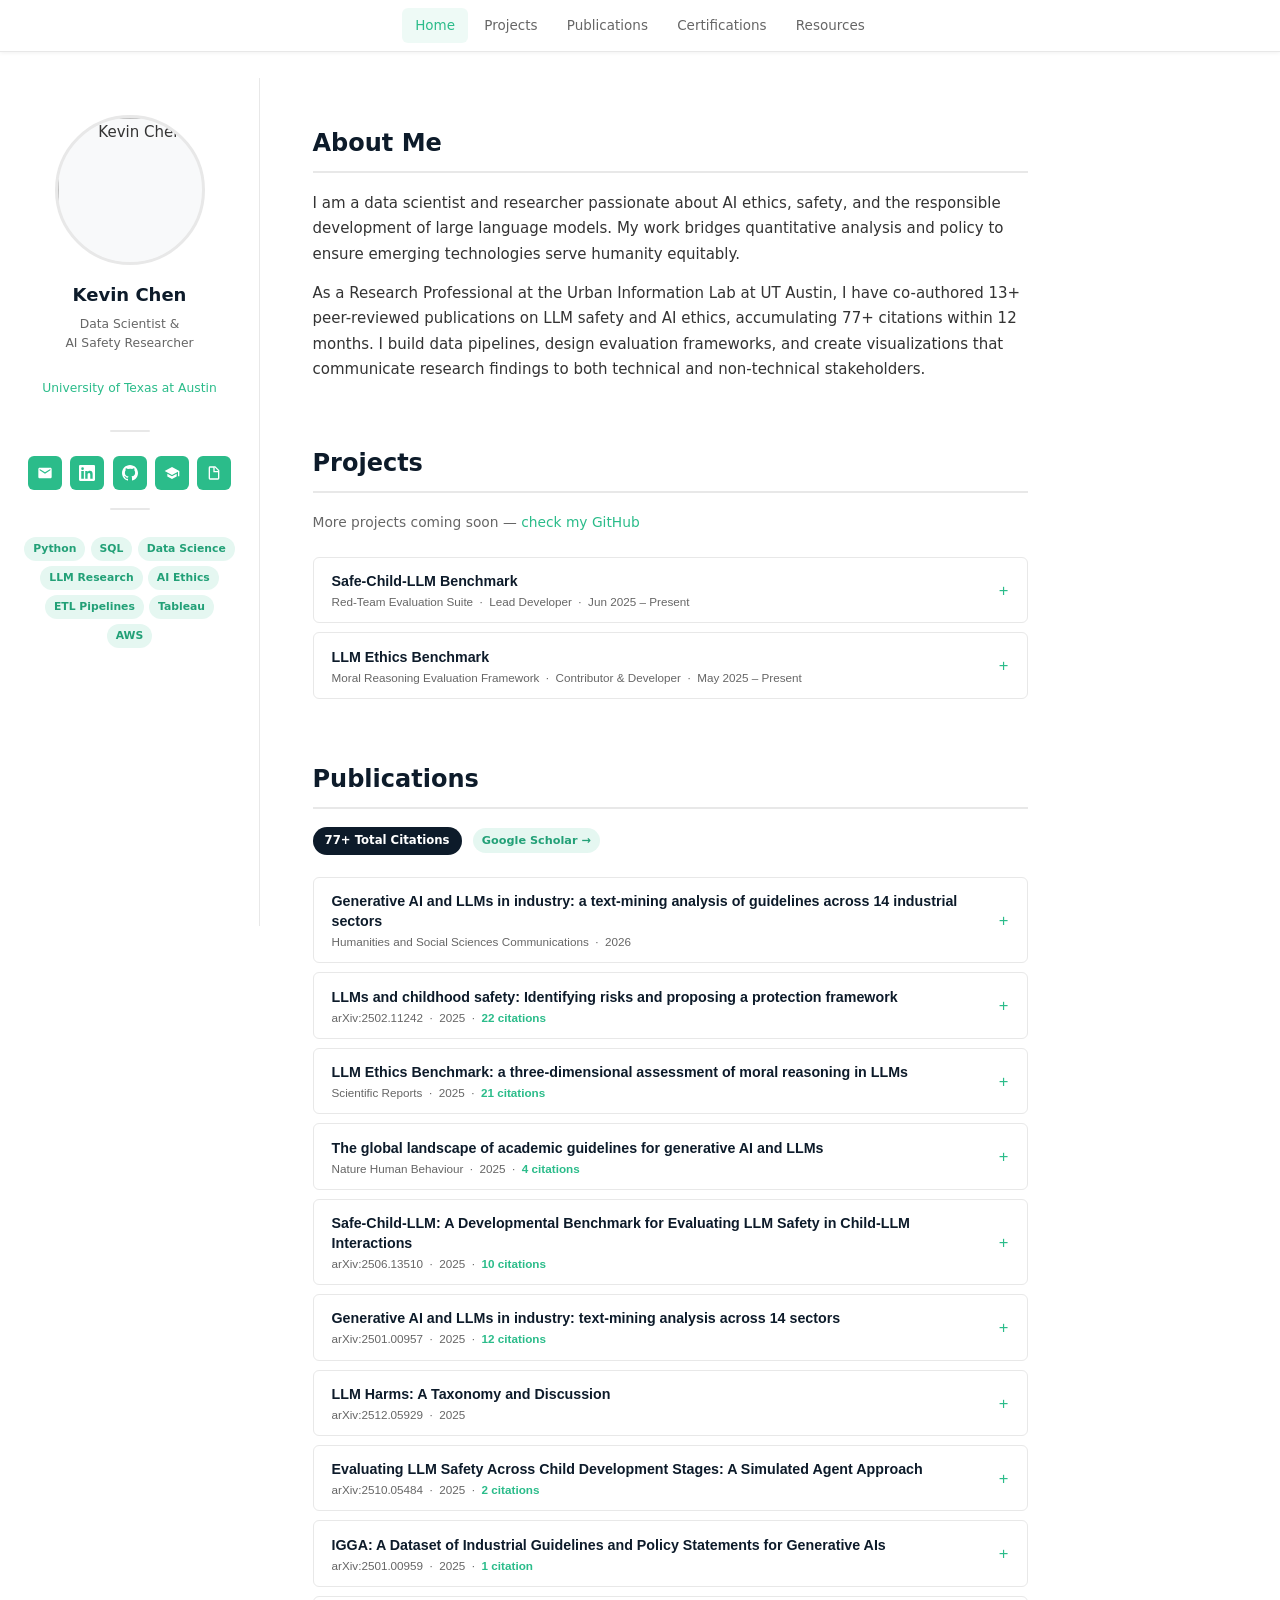
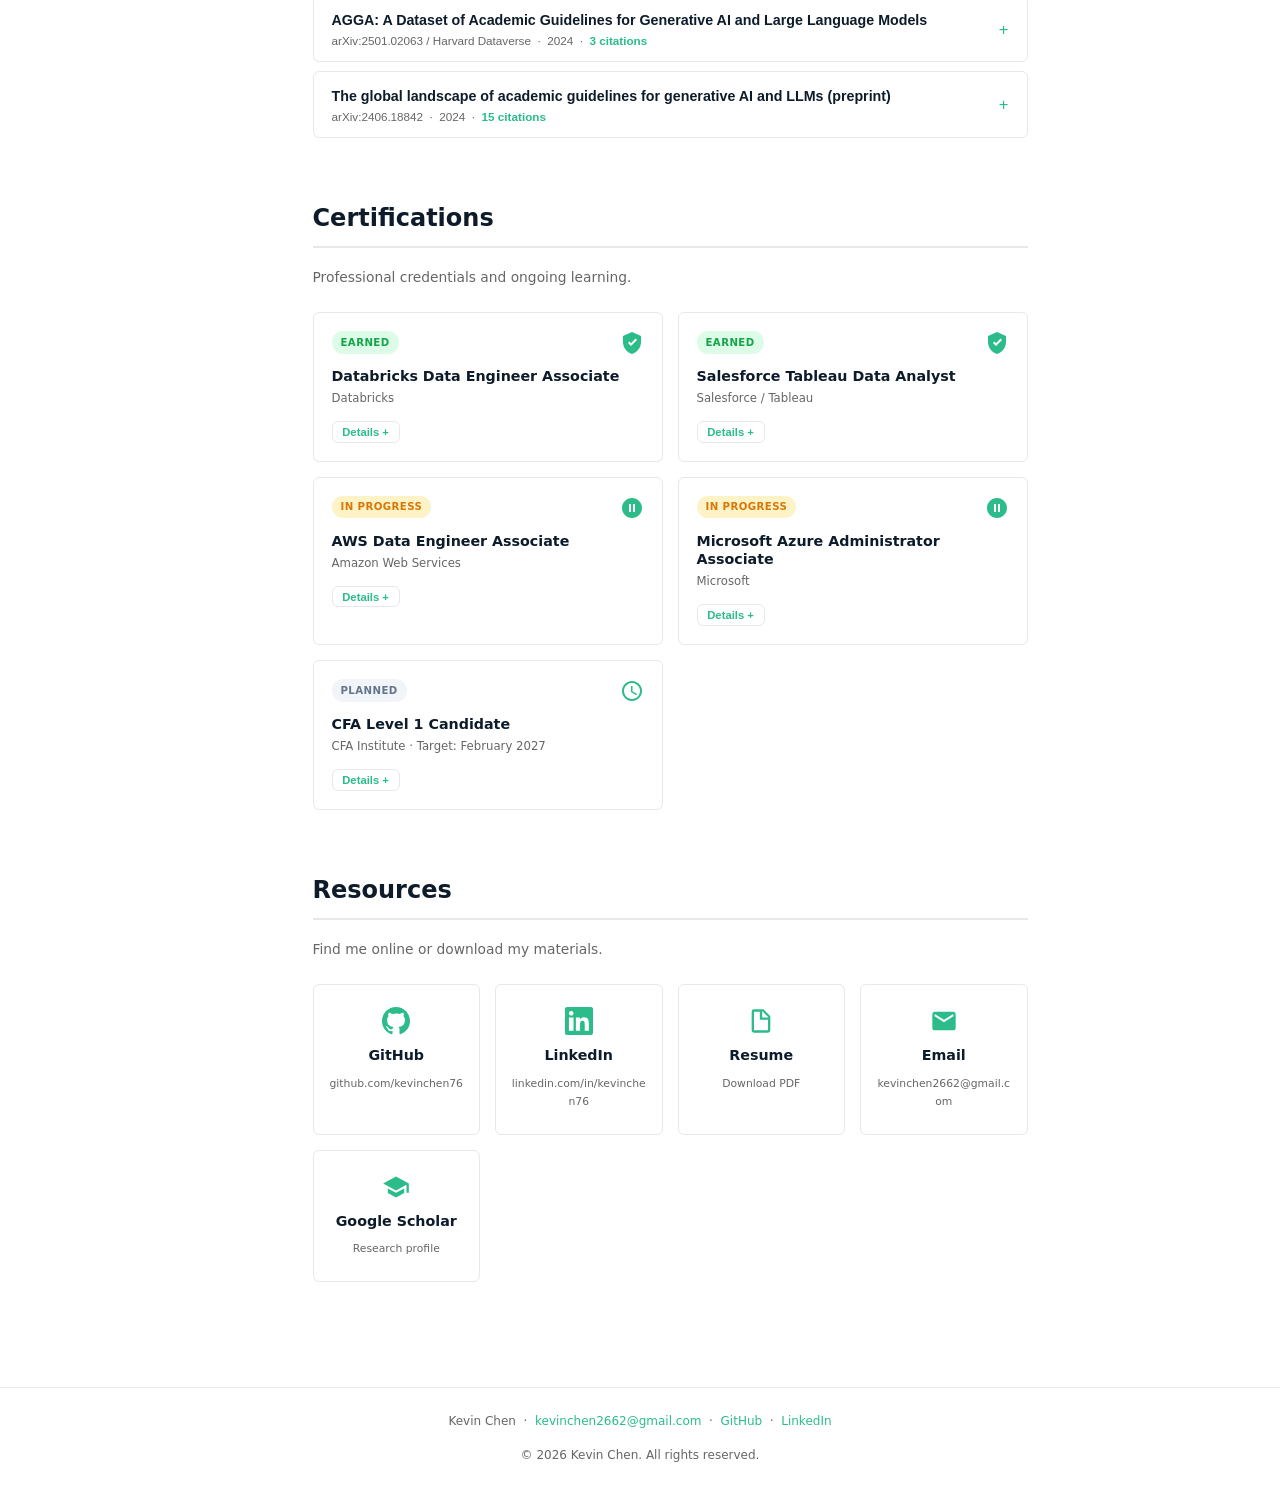
==== commit 6332c994: "added link ref and missing files" ====
--- a/index.html
+++ b/index.html
@@ -186,10 +186,10 @@
     <!-- ===== SIDEBAR ===== -->
     <aside class="sidebar">
       <!-- REPLACE: swap src with your headshot -->
-      <img class="avatar" src="assets/images/headshot.jpg" alt="Kevin Chen" />
+      <img class="avatar" src="assets\images\headshot.jpg" alt="Kevin Chen" />
 
       <h1 class="sidebar-name">Kevin Chen</h1>
-      <p class="sidebar-role">Data Scientist &amp;<br>AI Ethics Researcher</p>
+      <p class="sidebar-role">Data Scientist &amp;<br>AI Safety Researcher</p>
       <p class="sidebar-affil">University of Texas at Austin</p>
 
       <div class="sidebar-divider"></div>
@@ -205,10 +205,10 @@
           <svg viewBox="0 0 24 24"><path d="M12 0C5.37 0 0 5.37 0 12c0 5.3 3.438 9.8 8.205 11.385.6.113.82-.258.82-.577v-2.165c-3.338.726-4.042-1.61-4.042-1.61-.546-1.387-1.333-1.756-1.333-1.756-1.09-.745.083-.729.083-.729 1.205.085 1.84 1.237 1.84 1.237 1.07 1.834 2.807 1.304 3.492.997.108-.775.418-1.305.762-1.605-2.665-.3-5.466-1.332-5.466-5.93 0-1.31.468-2.38 1.235-3.22-.124-.303-.535-1.524.117-3.176 0 0 1.008-.322 3.3 1.23a11.5 11.5 0 0 1 3.003-.404c1.02.005 2.047.138 3.003.404 2.29-1.552 3.297-1.23 3.297-1.23.653 1.653.242 2.874.118 3.176.77.84 1.233 1.91 1.233 3.22 0 4.61-2.807 5.625-5.479 5.92.43.372.823 1.102.823 2.222v3.293c0 .322.218.694.825.576C20.565 21.796 24 17.298 24 12c0-6.63-5.37-12-12-12z"/></svg>
         </a>
         <!-- REPLACE: add your Google Scholar URL -->
-        <a class="social-link" href="#" target="_blank" rel="noopener" aria-label="Google Scholar">
+        <a class="social-link" href="https://scholar.google.com/citations?hl=en&user=L82lUkgAAAAJ&view_op=list_works&authuser=1&gmla=AIqSsVt1hXtijwoN20H0Kjrqv947qUwffiA45glxFBLXHGRj9blbDuaBHf15lg56hncUG5a1Dw3mAO63YFYJB7YB" target="_blank" rel="noopener" aria-label="Google Scholar">
           <svg viewBox="0 0 24 24"><path d="M12 3L1 9l11 6 9-4.91V17h2V9L12 3zM5 13.18v4L12 21l7-3.82v-4L12 17l-7-3.82z"/></svg>
         </a>
-        <a class="social-link" href="assets/resume.pdf" target="_blank" rel="noopener" aria-label="Resume">
+        <a class="social-link" href="assets\resume.pdf" target="_blank" rel="noopener" aria-label="Resume">
           <svg viewBox="0 0 24 24"><path d="M14 2H6a2 2 0 0 0-2 2v16a2 2 0 0 0 2 2h12a2 2 0 0 0 2-2V8l-6-6zm-1 1.5L18.5 9H13V3.5zM6 20V4h5v7h7v9H6z"/></svg>
         </a>
       </div>
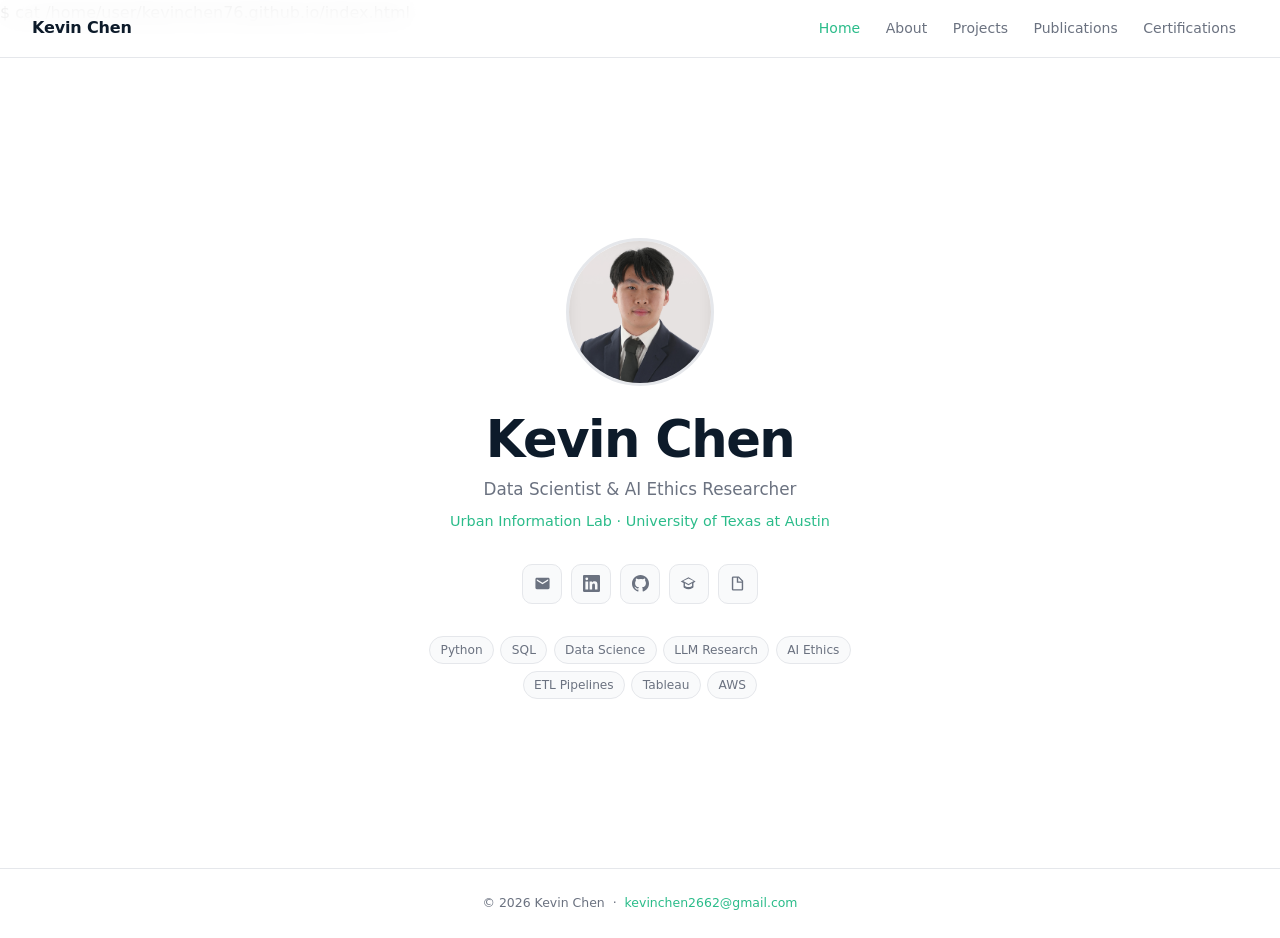
==== commit 9434819b: "seperate out tabs to seperate pages" ====
--- a/index.html
+++ b/index.html
@@ -5,652 +5,140 @@
 <head>
   <meta charset="UTF-8" />
   <meta name="viewport" content="width=device-width, initial-scale=1.0" />
-  <title>Kevin Chen &mdash; Data Scientist &amp; AI Ethics Researcher</title>
+  <title>Kevin Chen</title>
   <style>
     :root {
-      --teal:       #2bbc8a;
-      --teal-dark:  #22a077;
-      --navy:       #0d1b2a;
-      --text:       #333;
-      --text-muted: #666;
-      --border:     #e8e8e8;
-      --bg:         #fff;
-      --bg-alt:     #f8f9fa;
-      --sidebar-w:  260px;
-      --nav-h:      52px;
-      --font:       'Segoe UI', system-ui, -apple-system, sans-serif;
-      --radius:     6px;
-      --shadow:     0 2px 8px rgba(0,0,0,.08);
+      --teal: #2bbc8a; --teal-d: #1fa374;
+      --navy: #0d1b2a; --text: #1c1c1e;
+      --muted: #6b7280; --border: #e5e7eb;
+      --bg: #fff; --bg2: #f9fafb;
+      --nh: 58px;
+      --font: -apple-system, BlinkMacSystemFont, 'Segoe UI', system-ui, sans-serif;
+      --r: 8px; --max: 840px;
+      --sh: 0 1px 3px rgba(0,0,0,.08), 0 1px 2px rgba(0,0,0,.04);
     }
     *, *::before, *::after { box-sizing: border-box; margin: 0; padding: 0; }
-    html { scroll-behavior: smooth; font-size: 15px; }
-    body { font-family: var(--font); color: var(--text); background: var(--bg); line-height: 1.7; }
-    a { color: var(--teal); text-decoration: none; }
-    a:hover { text-decoration: underline; }
+    html { font-size: 16px; scroll-behavior: smooth; }
+    body { font-family: var(--font); color: var(--text); background: var(--bg); line-height: 1.65; -webkit-font-smoothing: antialiased; }
+    a { color: inherit; text-decoration: none; }
     img { display: block; max-width: 100%; }
-    h2 { font-size: 1.6rem; font-weight: 700; color: var(--navy); margin-bottom: 1.2rem; padding-bottom: .5rem; border-bottom: 2px solid var(--border); }
-    p { margin-bottom: .9rem; }
 
     /* NAV */
-    .top-nav {
+    .nav {
       position: fixed; top: 0; left: 0; right: 0; z-index: 100;
-      height: var(--nav-h);
-      background: var(--bg);
+      height: var(--nh);
+      background: rgba(255,255,255,.88);
+      backdrop-filter: blur(14px) saturate(160%);
+      -webkit-backdrop-filter: blur(14px) saturate(160%);
       border-bottom: 1px solid var(--border);
+      display: flex; align-items: center;
+      padding: 0 2rem;
+    }
+    .nav-brand { font-weight: 700; font-size: 1rem; letter-spacing: -.01em; margin-right: auto; color: var(--navy); transition: color .15s; }
+    .nav-brand:hover { color: var(--teal); }
+    .nav-links { display: flex; align-items: center; gap: .1rem; }
+    .nav-links a { font-size: .875rem; font-weight: 500; color: var(--muted); padding: .35rem .75rem; border-radius: var(--r); transition: color .15s, background .15s; }
+    .nav-links a:hover { color: var(--navy); background: var(--bg2); }
+    .nav-links a.active { color: var(--teal); }
+
+    /* HOME HERO */
+    .hero {
+      min-height: calc(100vh - var(--nh));
+      padding-top: var(--nh);
+      display: flex; flex-direction: column;
+      align-items: center; justify-content: center;
+      text-align: center; padding: calc(var(--nh) + 2rem) 2rem 3rem;
+      gap: 0;
+    }
+    .hero-avatar {
+      width: 148px; height: 148px; border-radius: 50%;
+      object-fit: cover; object-position: top center;
+      border: 3px solid var(--border);
+      margin-bottom: 1.6rem;
+      background: var(--bg2);
+    }
+    .hero-name { font-size: 3.2rem; font-weight: 700; color: var(--navy); letter-spacing: -.03em; line-height: 1.1; margin-bottom: .55rem; }
+    .hero-role { font-size: 1.05rem; color: var(--muted); margin-bottom: .35rem; }
+    .hero-affil { font-size: .9rem; color: var(--teal); font-weight: 500; margin-bottom: 1.9rem; }
+    .hero-social { display: flex; gap: .55rem; justify-content: center; margin-bottom: 2rem; }
+    .soc {
       display: flex; align-items: center; justify-content: center;
-      gap: .25rem;
-      box-shadow: 0 1px 4px rgba(0,0,0,.06);
+      width: 40px; height: 40px; border-radius: 10px;
+      background: var(--bg2); border: 1px solid var(--border);
+      color: var(--muted); transition: background .15s, color .15s, border-color .15s;
     }
-    .top-nav a {
-      color: var(--text-muted); font-size: .9rem; font-weight: 500;
-      padding: .4rem .85rem; border-radius: var(--radius);
-      transition: color .2s, background .2s;
-    }
-    .top-nav a:hover, .top-nav a.active {
-      color: var(--teal); background: rgba(43,188,138,.08); text-decoration: none;
-    }
-    .hamburger {
-      display: none; position: fixed; top: 10px; right: 16px; z-index: 200;
-      background: none; border: none; cursor: pointer; flex-direction: column; gap: 5px; padding: 6px;
-    }
-    .hamburger span { display: block; width: 22px; height: 2px; background: var(--text); border-radius: 2px; }
+    .soc:hover { background: var(--teal); color: #fff; border-color: var(--teal); }
+    .soc svg { width: 17px; height: 17px; fill: currentColor; }
+    .hero-chips { display: flex; flex-wrap: wrap; gap: .4rem; justify-content: center; max-width: 460px; }
+    .chip { background: var(--bg2); color: var(--muted); padding: .2rem .65rem; border-radius: 999px; font-size: .76rem; font-weight: 500; border: 1px solid var(--border); }
 
-    /* LAYOUT */
-    .page { display: flex; padding-top: var(--nav-h); min-height: 100vh; }
-
-    /* SIDEBAR */
-    .sidebar {
-      width: var(--sidebar-w); flex-shrink: 0;
-      position: sticky; top: var(--nav-h);
-      height: calc(100vh - var(--nav-h));
-      overflow-y: auto;
-      padding: 2.5rem 1.5rem 2rem;
-      border-right: 1px solid var(--border);
-      background: var(--bg);
-      display: flex; flex-direction: column; align-items: center; text-align: center; gap: .6rem;
-    }
-    .avatar {
-      width: 150px; height: 150px; border-radius: 50%;
-      object-fit: cover; object-position: center top;
-      border: 3px solid var(--border); background: var(--bg-alt); margin-bottom: .6rem;
-    }
-    .sidebar-name { font-size: 1.2rem; font-weight: 700; color: var(--navy); line-height: 1.3; }
-    .sidebar-role { font-size: .82rem; color: var(--text-muted); line-height: 1.5; }
-    .sidebar-affil { font-size: .82rem; color: var(--teal); font-weight: 500; margin-top: .2rem; }
-    .sidebar-divider { width: 40px; height: 2px; background: var(--border); border-radius: 2px; margin: .6rem 0; }
-    .social-links { display: flex; gap: .55rem; flex-wrap: wrap; justify-content: center; margin-top: .4rem; }
-    .social-link {
-      display: flex; align-items: center; justify-content: center;
-      width: 34px; height: 34px; border-radius: 6px;
-      background: var(--teal); color: #fff;
-      transition: background .2s, transform .2s; text-decoration: none;
-    }
-    .social-link:hover { background: var(--teal-dark); transform: translateY(-2px); text-decoration: none; }
-    .social-link svg { width: 16px; height: 16px; fill: currentColor; }
-    .sidebar-chips { display: flex; flex-wrap: wrap; gap: .35rem; justify-content: center; margin-top: .6rem; }
-    .chip { background: rgba(43,188,138,.12); color: var(--teal-dark); padding: .18rem .6rem; border-radius: 999px; font-size: .72rem; font-weight: 600; }
-
-    /* MAIN */
-    .main { flex: 1; padding: 3rem 3.5rem; max-width: 820px; }
-    .section { margin-bottom: 4rem; scroll-margin-top: calc(var(--nav-h) + 1rem); }
-    .section-subtitle { color: var(--text-muted); margin-bottom: 1.5rem; font-size: .92rem; }
-
-    /* ACCORDION */
-    .accordion-list { display: flex; flex-direction: column; gap: .6rem; }
-    .accordion-item { border: 1px solid var(--border); border-radius: var(--radius); overflow: hidden; background: var(--bg); transition: box-shadow .2s; }
-    .accordion-item:hover { box-shadow: var(--shadow); }
-    .accordion-header { width: 100%; display: flex; align-items: center; justify-content: space-between; gap: 1rem; padding: .95rem 1.2rem; background: none; border: none; cursor: pointer; text-align: left; transition: background .2s; }
-    .accordion-header:hover, .accordion-header[aria-expanded="true"] { background: var(--bg-alt); }
-    .accordion-title-block { display: flex; flex-direction: column; gap: .2rem; min-width: 0; }
-    .accordion-title { font-size: .95rem; font-weight: 600; color: var(--navy); line-height: 1.4; }
-    .accordion-meta { font-size: .78rem; color: var(--text-muted); }
-    .cite-count { color: var(--teal); font-weight: 600; }
-    .accordion-icon { font-size: 1.1rem; color: var(--teal); flex-shrink: 0; transition: transform .22s; user-select: none; line-height: 1; }
-    .accordion-header[aria-expanded="true"] .accordion-icon { transform: rotate(45deg); }
-    .accordion-body { max-height: 0; overflow: hidden; transition: max-height .3s ease, padding .3s ease; padding: 0 1.2rem; }
-    .accordion-body.open { max-height: 500px; padding: 0 1.2rem 1rem; }
-    .accordion-body p { font-size: .9rem; color: var(--text); line-height: 1.7; margin-bottom: .6rem; }
-    .pub-authors { color: var(--text-muted) !important; font-size: .85rem !important; }
-    .pub-venue { color: var(--text-muted) !important; font-size: .83rem !important; font-style: italic; }
-    .accordion-links { display: flex; flex-wrap: wrap; gap: .5rem; margin-top: .3rem; }
-    .tag-link { display: inline-block; padding: .2rem .6rem; background: rgba(43,188,138,.12); color: var(--teal-dark); border-radius: 999px; font-size: .75rem; font-weight: 600; transition: background .2s, color .2s; text-decoration: none; }
-    .tag-link:hover { background: var(--teal); color: #fff; text-decoration: none; }
-
-    /* PUBLICATIONS META */
-    .pub-meta-row { display: flex; align-items: center; gap: .75rem; margin-bottom: 1.5rem; flex-wrap: wrap; }
-    .citation-badge { background: var(--navy); color: #fff; padding: .25rem .8rem; border-radius: 999px; font-size: .78rem; font-weight: 700; }
-
-    /* CERTIFICATIONS */
-    .cert-grid { display: grid; grid-template-columns: repeat(auto-fill, minmax(230px, 1fr)); gap: 1rem; }
-    .cert-card { border: 1px solid var(--border); border-radius: var(--radius); padding: 1.2rem; background: var(--bg); transition: box-shadow .2s, transform .2s; }
-    .cert-card:hover { box-shadow: var(--shadow); transform: translateY(-2px); }
-    .cert-card-header { display: flex; justify-content: space-between; align-items: flex-start; margin-bottom: .8rem; }
-    .cert-badge { display: inline-block; padding: .18rem .6rem; border-radius: 999px; font-size: .68rem; font-weight: 700; letter-spacing: .04em; text-transform: uppercase; }
-    .cert-badge.earned      { background: #dcfce7; color: #16a34a; }
-    .cert-badge.in-progress { background: #fef3c7; color: #d97706; }
-    .cert-badge.planned     { background: #f1f5f9; color: #64748b; }
-    .cert-icon { color: var(--teal); }
-    .cert-icon svg { width: 24px; height: 24px; fill: currentColor; }
-    .cert-name { font-size: .95rem; font-weight: 700; color: var(--navy); line-height: 1.3; margin-bottom: .25rem; }
-    .cert-issuer { font-size: .78rem; color: var(--text-muted); margin-bottom: .8rem; }
-    .cert-toggle { background: none; border: 1px solid var(--border); color: var(--teal); font-size: .75rem; font-weight: 600; padding: .25rem .65rem; border-radius: var(--radius); cursor: pointer; transition: background .2s, color .2s; }
-    .cert-toggle:hover { background: var(--teal); color: #fff; border-color: var(--teal); }
-    .cert-details { max-height: 0; overflow: hidden; transition: max-height .3s ease, margin-top .3s ease; }
-    .cert-details.open { max-height: 200px; margin-top: .75rem; }
-    .cert-details p { font-size: .82rem; color: var(--text-muted); line-height: 1.6; margin: 0; }
-
-    /* RESOURCES */
-    .resources-grid { display: grid; grid-template-columns: repeat(auto-fill, minmax(160px, 1fr)); gap: 1rem; }
-    .resource-card { display: flex; flex-direction: column; align-items: center; text-align: center; padding: 1.5rem 1rem; border: 1px solid var(--border); border-radius: var(--radius); color: var(--text); text-decoration: none; transition: box-shadow .2s, border-color .2s, transform .2s; gap: .5rem; }
-    .resource-card:hover { box-shadow: var(--shadow); border-color: var(--teal); transform: translateY(-2px); text-decoration: none; }
-    .resource-icon { color: var(--teal); }
-    .resource-icon svg { width: 28px; height: 28px; fill: currentColor; }
-    .resource-label { font-size: .95rem; font-weight: 700; color: var(--navy); }
-    .resource-sub { font-size: .72rem; color: var(--text-muted); word-break: break-all; }
-
-    /* FOOTER */
-    footer { border-top: 1px solid var(--border); padding: 1.5rem 2rem; text-align: center; font-size: .8rem; color: var(--text-muted); }
+    footer { border-top: 1px solid var(--border); padding: 1.5rem 2rem; text-align: center; font-size: .78rem; color: var(--muted); }
     footer a { color: var(--teal); }
 
-    /* RESPONSIVE */
-    @media (max-width: 800px) {
-      .page { flex-direction: column; }
-      .sidebar { position: static; width: 100%; height: auto; border-right: none; border-bottom: 1px solid var(--border); padding: 2rem 1rem; }
-      .main { padding: 2rem 1.25rem; }
-      .top-nav { display: none; }
-      .top-nav.open { display: flex; flex-direction: column; top: 0; left: 0; right: 0; height: auto; padding: 3.5rem 1rem 1rem; align-items: flex-start; }
-      .hamburger { display: flex; }
-    }
-    @media (max-width: 480px) {
-      .cert-grid { grid-template-columns: 1fr; }
-      .resources-grid { grid-template-columns: 1fr 1fr; }
+    @media (max-width: 640px) {
+      .nav { padding: 0 1rem; }
+      .nav-links a { padding: .3rem .5rem; font-size: .82rem; }
+      .hero-name { font-size: 2.4rem; }
     }
   </style>
 </head>
 <body>
 
-  <!-- ===== TOP NAV ===== -->
-  <nav class="top-nav" id="topNav">
-    <a href="#home"           class="active" data-section="home">Home</a>
-    <a href="#projects"               data-section="projects">Projects</a>
-    <a href="#publications"           data-section="publications">Publications</a>
-    <a href="#certifications"         data-section="certifications">Certifications</a>
-    <a href="#resources"              data-section="resources">Resources</a>
+  <nav class="nav">
+    <a href="/" class="nav-brand">Kevin Chen</a>
+    <div class="nav-links">
+      <a href="/" class="active">Home</a>
+      <a href="/about">About</a>
+      <a href="/projects">Projects</a>
+      <a href="/publications">Publications</a>
+      <a href="/certifications">Certifications</a>
+    </div>
   </nav>
-  <button class="hamburger" id="hamburger" aria-label="Toggle menu">
-    <span></span><span></span><span></span>
-  </button>
 
-  <div class="page">
+  <main class="hero">
+    <!-- REPLACE: add headshot at assets/images/headshot.jpg -->
+    <img class="hero-avatar" src="/assets/images/Headshot.jpg" alt="Kevin Chen"
+         onerror="this.style.display='none'" />
 
-    <!-- ===== SIDEBAR ===== -->
-    <aside class="sidebar">
-      <!-- REPLACE: swap src with your headshot -->
-      <img class="avatar" src="assets\images\headshot.jpg" alt="Kevin Chen" />
+    <h1 class="hero-name">Kevin Chen</h1>
+    <p class="hero-role">Data Scientist &amp; AI Ethics Researcher</p>
+    <p class="hero-affil">Urban Information Lab &middot; University of Texas at Austin</p>
 
-      <h1 class="sidebar-name">Kevin Chen</h1>
-      <p class="sidebar-role">Data Scientist &amp;<br>AI Safety Researcher</p>
-      <p class="sidebar-affil">University of Texas at Austin</p>
+    <div class="hero-social">
+      <a class="soc" href="mailto:kevinchen2662@gmail.com" title="Email">
+        <svg viewBox="0 0 24 24"><path d="M20 4H4C2.9 4 2 4.9 2 6v12c0 1.1.9 2 2 2h16c1.1 0 2-.9 2-2V6c0-1.1-.9-2-2-2zm0 4-8 5-8-5V6l8 5 8-5v2z"/></svg>
+      </a>
+      <a class="soc" href="https://www.linkedin.com/in/kevinchen76" target="_blank" rel="noopener" title="LinkedIn">
+        <svg viewBox="0 0 24 24"><path d="M20.447 20.452H16.89v-5.569c0-1.328-.027-3.037-1.852-3.037-1.853 0-2.136 1.445-2.136 2.939v5.667H9.351V9h3.414v1.561h.046c.477-.9 1.637-1.85 3.37-1.85 3.601 0 4.267 2.37 4.267 5.455v6.286zM5.337 7.433a1.98 1.98 0 0 1-1.977-1.98 1.98 1.98 0 0 1 3.96 0 1.98 1.98 0 0 1-1.983 1.98zm1.957 13.019H3.379V9h3.915v11.452zM22.225 0H1.771C.792 0 0 .774 0 1.729v20.542C0 23.227.792 24 1.771 24h20.451C23.2 24 24 23.227 24 22.271V1.729C24 .774 23.2 0 22.222 0h.003z"/></svg>
+      </a>
+      <a class="soc" href="https://github.com/kevinchen76" target="_blank" rel="noopener" title="GitHub">
+        <svg viewBox="0 0 24 24"><path d="M12 0C5.37 0 0 5.37 0 12c0 5.3 3.438 9.8 8.205 11.385.6.113.82-.258.82-.577v-2.165c-3.338.726-4.042-1.61-4.042-1.61-.546-1.387-1.333-1.756-1.333-1.756-1.09-.745.083-.729.083-.729 1.205.085 1.84 1.237 1.84 1.237 1.07 1.834 2.807 1.304 3.492.997.108-.775.418-1.305.762-1.605-2.665-.3-5.466-1.332-5.466-5.93 0-1.31.468-2.38 1.235-3.22-.124-.303-.535-1.524.117-3.176 0 0 1.008-.322 3.3 1.23a11.5 11.5 0 0 1 3.003-.404c1.02.005 2.047.138 3.003.404 2.29-1.552 3.297-1.23 3.297-1.23.653 1.653.242 2.874.118 3.176.77.84 1.233 1.91 1.233 3.22 0 4.61-2.807 5.625-5.479 5.92.43.372.823 1.102.823 2.222v3.293c0 .322.218.694.825.576C20.565 21.796 24 17.298 24 12c0-6.63-5.37-12-12-12z"/></svg>
+      </a>
+      <a class="soc" href="https://scholar.google.com/citations?hl=en&user=L82lUkgAAAAJ&view_op=list_works&authuser=1&gmla=AIqSsVt1hXtijwoN20H0Kjrqv947qUwffiA45glxFBLXHGRj9blbDuaBHf15lg56hncUG5a1Dw3mAO63YFYJB7YB" target="_blank" rel="noopener" title="Google Scholar">
+        <svg viewBox="0 0 24 24"><path d="M12 3 1 9l4 2.18V17c0 1.1 3.13 3 7 3s7-1.9 7-3v-5.82L22 9 12 3zm5 12.6c-.45.54-2.5 1.4-5 1.4s-4.55-.86-5-1.4v-4.03l5 2.73 5-2.73v4.03zM12 12.72 4.5 8.57 12 5.08l7.5 3.49L12 12.72z"/></svg>
+      </a>
+      <a class="soc" href="/assets/resume.pdf" target="_blank" rel="noopener" title="Resume / CV">
+        <svg viewBox="0 0 24 24"><path d="M14 2H6a2 2 0 0 0-2 2v16a2 2 0 0 0 2 2h12a2 2 0 0 0 2-2V8l-6-6zm-1 1.5L18.5 9H13V3.5zM6 20V4h5v7h7v9H6z"/></svg>
+      </a>
+    </div>
 
-      <div class="sidebar-divider"></div>
-
-      <div class="social-links">
-        <a class="social-link" href="mailto:kevinchen2662@gmail.com" aria-label="Email">
-          <svg viewBox="0 0 24 24"><path d="M20 4H4C2.9 4 2 4.9 2 6v12c0 1.1.9 2 2 2h16c1.1 0 2-.9 2-2V6c0-1.1-.9-2-2-2zm0 4-8 5-8-5V6l8 5 8-5v2z"/></svg>
-        </a>
-        <a class="social-link" href="https://linkedin.com/in/kevinchen76" target="_blank" rel="noopener" aria-label="LinkedIn">
-          <svg viewBox="0 0 24 24"><path d="M20.447 20.452H16.89v-5.569c0-1.328-.027-3.037-1.852-3.037-1.853 0-2.136 1.445-2.136 2.939v5.667H9.351V9h3.414v1.561h.046c.477-.9 1.637-1.85 3.37-1.85 3.601 0 4.267 2.37 4.267 5.455v6.286zM5.337 7.433a1.98 1.98 0 0 1-1.977-1.98 1.98 1.98 0 0 1 3.96 0 1.98 1.98 0 0 1-1.983 1.98zm1.957 13.019H3.379V9h3.915v11.452zM22.225 0H1.771C.792 0 0 .774 0 1.729v20.542C0 23.227.792 24 1.771 24h20.451C23.2 24 24 23.227 24 22.271V1.729C24 .774 23.2 0 22.222 0h.003z"/></svg>
-        </a>
-        <a class="social-link" href="https://github.com/kevinchen76" target="_blank" rel="noopener" aria-label="GitHub">
-          <svg viewBox="0 0 24 24"><path d="M12 0C5.37 0 0 5.37 0 12c0 5.3 3.438 9.8 8.205 11.385.6.113.82-.258.82-.577v-2.165c-3.338.726-4.042-1.61-4.042-1.61-.546-1.387-1.333-1.756-1.333-1.756-1.09-.745.083-.729.083-.729 1.205.085 1.84 1.237 1.84 1.237 1.07 1.834 2.807 1.304 3.492.997.108-.775.418-1.305.762-1.605-2.665-.3-5.466-1.332-5.466-5.93 0-1.31.468-2.38 1.235-3.22-.124-.303-.535-1.524.117-3.176 0 0 1.008-.322 3.3 1.23a11.5 11.5 0 0 1 3.003-.404c1.02.005 2.047.138 3.003.404 2.29-1.552 3.297-1.23 3.297-1.23.653 1.653.242 2.874.118 3.176.77.84 1.233 1.91 1.233 3.22 0 4.61-2.807 5.625-5.479 5.92.43.372.823 1.102.823 2.222v3.293c0 .322.218.694.825.576C20.565 21.796 24 17.298 24 12c0-6.63-5.37-12-12-12z"/></svg>
-        </a>
-        <!-- REPLACE: add your Google Scholar URL -->
-        <a class="social-link" href="https://scholar.google.com/citations?hl=en&user=L82lUkgAAAAJ&view_op=list_works&authuser=1&gmla=AIqSsVt1hXtijwoN20H0Kjrqv947qUwffiA45glxFBLXHGRj9blbDuaBHf15lg56hncUG5a1Dw3mAO63YFYJB7YB" target="_blank" rel="noopener" aria-label="Google Scholar">
-          <svg viewBox="0 0 24 24"><path d="M12 3L1 9l11 6 9-4.91V17h2V9L12 3zM5 13.18v4L12 21l7-3.82v-4L12 17l-7-3.82z"/></svg>
-        </a>
-        <a class="social-link" href="assets\resume.pdf" target="_blank" rel="noopener" aria-label="Resume">
-          <svg viewBox="0 0 24 24"><path d="M14 2H6a2 2 0 0 0-2 2v16a2 2 0 0 0 2 2h12a2 2 0 0 0 2-2V8l-6-6zm-1 1.5L18.5 9H13V3.5zM6 20V4h5v7h7v9H6z"/></svg>
-        </a>
-      </div>
-
-      <div class="sidebar-divider"></div>
-
-      <div class="sidebar-chips">
-        <!-- ADD: new skill chip here -->
-        <span class="chip">Python</span>
-        <span class="chip">SQL</span>
-        <span class="chip">Data Science</span>
-        <span class="chip">LLM Research</span>
-        <span class="chip">AI Ethics</span>
-        <span class="chip">ETL Pipelines</span>
-        <span class="chip">Tableau</span>
-        <span class="chip">AWS</span>
-      </div>
-    </aside>
-
-    <!-- ===== MAIN ===== -->
-    <main class="main">
-
-      <!-- HOME -->
-      <section id="home" class="section">
-        <h2>About Me</h2>
-        <p>
-          I am a data scientist and researcher passionate about AI ethics, safety, and the
-          responsible development of large language models. My work bridges quantitative
-          analysis and policy to ensure emerging technologies serve humanity equitably.
-        </p>
-        <p>
-          As a Research Professional at the Urban Information Lab at UT Austin, I have
-          co-authored 13+ peer-reviewed publications on LLM safety and AI ethics,
-          accumulating 77+ citations within 12 months. I build data pipelines, design
-          evaluation frameworks, and create visualizations that communicate research findings
-          to both technical and non-technical stakeholders.
-        </p>
-      </section>
-
-      <!-- PROJECTS -->
-      <section id="projects" class="section">
-        <h2>Projects</h2>
-        <p class="section-subtitle">
-          More projects coming soon &mdash;
-          <a href="https://github.com/kevinchen76" target="_blank" rel="noopener">check my GitHub</a>
-        </p>
-        <div class="accordion-list">
-
-          <!-- ADD: new project here -->
-
-          <div class="accordion-item">
-            <button class="accordion-header" aria-expanded="false">
-              <div class="accordion-title-block">
-                <span class="accordion-title">Safe-Child-LLM Benchmark</span>
-                <span class="accordion-meta">Red-Team Evaluation Suite &nbsp;&middot;&nbsp; Lead Developer &nbsp;&middot;&nbsp; Jun 2025 &ndash; Present</span>
-              </div>
-              <span class="accordion-icon">&#43;</span>
-            </button>
-            <div class="accordion-body">
-              <p>Built a Python evaluation suite with async API calls to benchmark 5+ LLMs on adversarial child-safety prompts; computed refusal/violation rates via pandas and exported JSONL/CSV summaries, replacing manual scoring. Wrote pytest unit tests and CI smoke checks validating prompt schema, API dispatch, and output field integrity after each pipeline change.</p>
-              <div class="accordion-links">
-                <!-- REPLACE: update href when repo is public -->
-                <a href="#" class="tag-link">GitHub &rarr;</a>
-                <!-- REPLACE: update href with arXiv link -->
-                <a href="#" class="tag-link">Paper &rarr;</a>
-              </div>
-            </div>
-          </div>
-
-          <div class="accordion-item">
-            <button class="accordion-header" aria-expanded="false">
-              <div class="accordion-title-block">
-                <span class="accordion-title">LLM Ethics Benchmark</span>
-                <span class="accordion-meta">Moral Reasoning Evaluation Framework &nbsp;&middot;&nbsp; Contributor &amp; Developer &nbsp;&middot;&nbsp; May 2025 &ndash; Present</span>
-              </div>
-              <span class="accordion-icon">&#43;</span>
-            </button>
-            <div class="accordion-body">
-              <p>Implemented modular Python components using pandas DataFrames for instrument loading and scikit-learn&rsquo;s metric API for multi-table scoring; standardized output schemas reducing per-model evaluation setup from hours to minutes.</p>
-              <div class="accordion-links">
-                <!-- REPLACE: update href when repo is public -->
-                <a href="#" class="tag-link">GitHub &rarr;</a>
-                <!-- REPLACE: update href with arXiv link -->
-                <a href="#" class="tag-link">Paper &rarr;</a>
-              </div>
-            </div>
-          </div>
-
-        </div>
-      </section>
-
-      <!-- PUBLICATIONS -->
-      <section id="publications" class="section">
-        <h2>Publications</h2>
-        <div class="pub-meta-row">
-          <span class="citation-badge">77+ Total Citations</span>
-          <!-- REPLACE: add your Google Scholar URL -->
-          <a href="#" class="tag-link" target="_blank" rel="noopener">Google Scholar &rarr;</a>
-        </div>
-        <div class="accordion-list">
-
-          <!-- ADD: new publication here -->
-
-          <div class="accordion-item">
-            <button class="accordion-header" aria-expanded="false">
-              <div class="accordion-title-block">
-                <span class="accordion-title">Generative AI and LLMs in industry: a text-mining analysis of guidelines across 14 industrial sectors</span>
-                <span class="accordion-meta">Humanities and Social Sciences Communications &nbsp;&middot;&nbsp; 2026</span>
-              </div>
-              <span class="accordion-icon">&#43;</span>
-            </button>
-            <div class="accordion-body">
-              <p class="pub-authors">Jiao J., Afroogh S., <strong>Chen K.</strong>, Atkinson D., Dhurandhar A.</p>
-              <p class="pub-venue">Nature Humanities and Social Sciences Communications, 13, 410 &middot; 2026</p>
-              <div class="accordion-links"><a href="#" class="tag-link">DOI &rarr;</a></div>
-            </div>
-          </div>
-
-          <div class="accordion-item">
-            <button class="accordion-header" aria-expanded="false">
-              <div class="accordion-title-block">
-                <span class="accordion-title">LLMs and childhood safety: Identifying risks and proposing a protection framework</span>
-                <span class="accordion-meta">arXiv:2502.11242 &nbsp;&middot;&nbsp; 2025 &nbsp;&middot;&nbsp; <span class="cite-count">22 citations</span></span>
-              </div>
-              <span class="accordion-icon">&#43;</span>
-            </button>
-            <div class="accordion-body">
-              <p class="pub-authors">Jiao J., Afroogh S., <strong>Chen K.</strong>, Murali A., Atkinson D., Dhurandhar A.</p>
-              <p class="pub-venue">arXiv preprint arXiv:2502.11242 &middot; 2025</p>
-              <div class="accordion-links"><a href="https://arxiv.org/abs/2502.11242" class="tag-link" target="_blank" rel="noopener">arXiv &rarr;</a></div>
-            </div>
-          </div>
-
-          <div class="accordion-item">
-            <button class="accordion-header" aria-expanded="false">
-              <div class="accordion-title-block">
-                <span class="accordion-title">LLM Ethics Benchmark: a three-dimensional assessment of moral reasoning in LLMs</span>
-                <span class="accordion-meta">Scientific Reports &nbsp;&middot;&nbsp; 2025 &nbsp;&middot;&nbsp; <span class="cite-count">21 citations</span></span>
-              </div>
-              <span class="accordion-icon">&#43;</span>
-            </button>
-            <div class="accordion-body">
-              <p class="pub-authors">Jiao J., Afroogh S., Murali A., <strong>Chen K.</strong>, Atkinson D., Dhurandhar A.</p>
-              <p class="pub-venue">Scientific Reports 15(1), 34642 &middot; 2025</p>
-              <div class="accordion-links"><a href="#" class="tag-link">DOI &rarr;</a></div>
-            </div>
-          </div>
-
-          <div class="accordion-item">
-            <button class="accordion-header" aria-expanded="false">
-              <div class="accordion-title-block">
-                <span class="accordion-title">The global landscape of academic guidelines for generative AI and LLMs</span>
-                <span class="accordion-meta">Nature Human Behaviour &nbsp;&middot;&nbsp; 2025 &nbsp;&middot;&nbsp; <span class="cite-count">4 citations</span></span>
-              </div>
-              <span class="accordion-icon">&#43;</span>
-            </button>
-            <div class="accordion-body">
-              <p class="pub-authors">Jiao J., Afroogh S., <strong>Chen K.</strong>, Atkinson D., Dhurandhar A.</p>
-              <p class="pub-venue">Nature Human Behaviour 9(4), 638&ndash;642 &middot; 2025</p>
-              <div class="accordion-links">
-                <a href="#" class="tag-link">DOI &rarr;</a>
-                <a href="https://arxiv.org/abs/2406.18842" class="tag-link" target="_blank" rel="noopener">arXiv &rarr;</a>
-              </div>
-            </div>
-          </div>
-
-          <div class="accordion-item">
-            <button class="accordion-header" aria-expanded="false">
-              <div class="accordion-title-block">
-                <span class="accordion-title">Safe-Child-LLM: A Developmental Benchmark for Evaluating LLM Safety in Child-LLM Interactions</span>
-                <span class="accordion-meta">arXiv:2506.13510 &nbsp;&middot;&nbsp; 2025 &nbsp;&middot;&nbsp; <span class="cite-count">10 citations</span></span>
-              </div>
-              <span class="accordion-icon">&#43;</span>
-            </button>
-            <div class="accordion-body">
-              <p class="pub-authors">Jiao J., Afroogh S., <strong>Chen K.</strong>, Murali A., Atkinson D., Dhurandhar A.</p>
-              <p class="pub-venue">arXiv preprint arXiv:2506.13510 &middot; 2025</p>
-              <div class="accordion-links"><a href="https://arxiv.org/abs/2506.13510" class="tag-link" target="_blank" rel="noopener">arXiv &rarr;</a></div>
-            </div>
-          </div>
-
-          <div class="accordion-item">
-            <button class="accordion-header" aria-expanded="false">
-              <div class="accordion-title-block">
-                <span class="accordion-title">Generative AI and LLMs in industry: text-mining analysis across 14 sectors</span>
-                <span class="accordion-meta">arXiv:2501.00957 &nbsp;&middot;&nbsp; 2025 &nbsp;&middot;&nbsp; <span class="cite-count">12 citations</span></span>
-              </div>
-              <span class="accordion-icon">&#43;</span>
-            </button>
-            <div class="accordion-body">
-              <p class="pub-authors">Jiao J., Afroogh S., <strong>Chen K.</strong>, Atkinson D., Dhurandhar A.</p>
-              <p class="pub-venue">arXiv preprint arXiv:2501.00957 &middot; 2025</p>
-              <div class="accordion-links"><a href="https://arxiv.org/abs/2501.00957" class="tag-link" target="_blank" rel="noopener">arXiv &rarr;</a></div>
-            </div>
-          </div>
-
-          <div class="accordion-item">
-            <button class="accordion-header" aria-expanded="false">
-              <div class="accordion-title-block">
-                <span class="accordion-title">LLM Harms: A Taxonomy and Discussion</span>
-                <span class="accordion-meta">arXiv:2512.05929 &nbsp;&middot;&nbsp; 2025</span>
-              </div>
-              <span class="accordion-icon">&#43;</span>
-            </button>
-            <div class="accordion-body">
-              <p class="pub-authors"><strong>Chen K.</strong>, Afroogh S., Murali A., Atkinson D., Dhurandhar A., Jiao J.</p>
-              <p class="pub-venue">arXiv preprint arXiv:2512.05929 &middot; 2025</p>
-              <div class="accordion-links"><a href="https://arxiv.org/abs/2512.05929" class="tag-link" target="_blank" rel="noopener">arXiv &rarr;</a></div>
-            </div>
-          </div>
-
-          <div class="accordion-item">
-            <button class="accordion-header" aria-expanded="false">
-              <div class="accordion-title-block">
-                <span class="accordion-title">Evaluating LLM Safety Across Child Development Stages: A Simulated Agent Approach</span>
-                <span class="accordion-meta">arXiv:2510.05484 &nbsp;&middot;&nbsp; 2025 &nbsp;&middot;&nbsp; <span class="cite-count">2 citations</span></span>
-              </div>
-              <span class="accordion-icon">&#43;</span>
-            </button>
-            <div class="accordion-body">
-              <p class="pub-authors">Murali A., Afroogh S., <strong>Chen K.</strong>, Atkinson D., Dhurandhar A., Jiao J.</p>
-              <p class="pub-venue">arXiv preprint arXiv:2510.05484 &middot; 2025</p>
-              <div class="accordion-links"><a href="https://arxiv.org/abs/2510.05484" class="tag-link" target="_blank" rel="noopener">arXiv &rarr;</a></div>
-            </div>
-          </div>
-
-          <div class="accordion-item">
-            <button class="accordion-header" aria-expanded="false">
-              <div class="accordion-title-block">
-                <span class="accordion-title">IGGA: A Dataset of Industrial Guidelines and Policy Statements for Generative AIs</span>
-                <span class="accordion-meta">arXiv:2501.00959 &nbsp;&middot;&nbsp; 2025 &nbsp;&middot;&nbsp; <span class="cite-count">1 citation</span></span>
-              </div>
-              <span class="accordion-icon">&#43;</span>
-            </button>
-            <div class="accordion-body">
-              <p class="pub-authors">Jiao J., Afroogh S., <strong>Chen K.</strong>, Atkinson D., Dhurandhar A.</p>
-              <p class="pub-venue">arXiv preprint arXiv:2501.00959 &middot; 2025</p>
-              <div class="accordion-links"><a href="https://arxiv.org/abs/2501.00959" class="tag-link" target="_blank" rel="noopener">arXiv &rarr;</a></div>
-            </div>
-          </div>
-
-          <div class="accordion-item">
-            <button class="accordion-header" aria-expanded="false">
-              <div class="accordion-title-block">
-                <span class="accordion-title">AGGA: A Dataset of Academic Guidelines for Generative AI and Large Language Models</span>
-                <span class="accordion-meta">arXiv:2501.02063 / Harvard Dataverse &nbsp;&middot;&nbsp; 2024 &nbsp;&middot;&nbsp; <span class="cite-count">3 citations</span></span>
-              </div>
-              <span class="accordion-icon">&#43;</span>
-            </button>
-            <div class="accordion-body">
-              <p class="pub-authors">Jiao J., Afroogh S., <strong>Chen K.</strong>, Atkinson D., Dhurandhar A.</p>
-              <p class="pub-venue">Harvard Dataverse &middot; arXiv:2501.02063 &middot; 2024</p>
-              <div class="accordion-links"><a href="https://arxiv.org/abs/2501.02063" class="tag-link" target="_blank" rel="noopener">arXiv &rarr;</a></div>
-            </div>
-          </div>
-
-          <div class="accordion-item">
-            <button class="accordion-header" aria-expanded="false">
-              <div class="accordion-title-block">
-                <span class="accordion-title">The global landscape of academic guidelines for generative AI and LLMs (preprint)</span>
-                <span class="accordion-meta">arXiv:2406.18842 &nbsp;&middot;&nbsp; 2024 &nbsp;&middot;&nbsp; <span class="cite-count">15 citations</span></span>
-              </div>
-              <span class="accordion-icon">&#43;</span>
-            </button>
-            <div class="accordion-body">
-              <p class="pub-authors">Jiao J., Afroogh S., <strong>Chen K.</strong>, Atkinson D., Dhurandhar A.</p>
-              <p class="pub-venue">arXiv preprint arXiv:2406.18842 &middot; 2024</p>
-              <div class="accordion-links"><a href="https://arxiv.org/abs/2406.18842" class="tag-link" target="_blank" rel="noopener">arXiv &rarr;</a></div>
-            </div>
-          </div>
-
-        </div>
-      </section>
-
-      <!-- CERTIFICATIONS -->
-      <section id="certifications" class="section">
-        <h2>Certifications</h2>
-        <p class="section-subtitle">Professional credentials and ongoing learning.</p>
-        <div class="cert-grid">
-
-          <!-- ADD: new certification card here -->
-
-          <div class="cert-card">
-            <div class="cert-card-header">
-              <span class="cert-badge earned">Earned</span>
-              <div class="cert-icon"><svg viewBox="0 0 24 24"><path d="M12 1L3 5v6c0 5.55 3.84 10.74 9 12 5.16-1.26 9-6.45 9-12V5l-9-4zm-1 14l-3-3 1.41-1.41L11 12.17l4.59-4.58L17 9l-6 6z"/></svg></div>
-            </div>
-            <h3 class="cert-name">Databricks Data Engineer Associate</h3>
-            <p class="cert-issuer">Databricks</p>
-            <button class="cert-toggle" aria-expanded="false">Details +</button>
-            <div class="cert-details"><p>Validates proficiency in building and managing data engineering pipelines using the Databricks Lakehouse Platform, including Delta Lake, Spark, and ETL workflows.</p></div>
-          </div>
-
-          <div class="cert-card">
-            <div class="cert-card-header">
-              <span class="cert-badge earned">Earned</span>
-              <div class="cert-icon"><svg viewBox="0 0 24 24"><path d="M12 1L3 5v6c0 5.55 3.84 10.74 9 12 5.16-1.26 9-6.45 9-12V5l-9-4zm-1 14l-3-3 1.41-1.41L11 12.17l4.59-4.58L17 9l-6 6z"/></svg></div>
-            </div>
-            <h3 class="cert-name">Salesforce Tableau Data Analyst</h3>
-            <p class="cert-issuer">Salesforce / Tableau</p>
-            <button class="cert-toggle" aria-expanded="false">Details +</button>
-            <div class="cert-details"><p>Demonstrates skill in connecting to data, creating visualizations, dashboards, and stories to answer business questions using Tableau Desktop and Tableau Public.</p></div>
-          </div>
-
-          <div class="cert-card">
-            <div class="cert-card-header">
-              <span class="cert-badge in-progress">In Progress</span>
-              <div class="cert-icon"><svg viewBox="0 0 24 24"><path d="M12 2C6.48 2 2 6.48 2 12s4.48 10 10 10 10-4.48 10-10S17.52 2 12 2zm-1 14H9V8h2v8zm4 0h-2V8h2v8z"/></svg></div>
-            </div>
-            <h3 class="cert-name">AWS Data Engineer Associate</h3>
-            <p class="cert-issuer">Amazon Web Services</p>
-            <button class="cert-toggle" aria-expanded="false">Details +</button>
-            <div class="cert-details"><p>Covers AWS data ingestion, transformation, orchestration, and storage services including Glue, Redshift, Kinesis, and Lake Formation.</p></div>
-          </div>
-
-          <div class="cert-card">
-            <div class="cert-card-header">
-              <span class="cert-badge in-progress">In Progress</span>
-              <div class="cert-icon"><svg viewBox="0 0 24 24"><path d="M12 2C6.48 2 2 6.48 2 12s4.48 10 10 10 10-4.48 10-10S17.52 2 12 2zm-1 14H9V8h2v8zm4 0h-2V8h2v8z"/></svg></div>
-            </div>
-            <h3 class="cert-name">Microsoft Azure Administrator Associate</h3>
-            <p class="cert-issuer">Microsoft</p>
-            <button class="cert-toggle" aria-expanded="false">Details +</button>
-            <div class="cert-details"><p>Covers Azure administration including identity, governance, storage, compute, and networking to manage cloud infrastructure at scale.</p></div>
-          </div>
-
-          <div class="cert-card">
-            <div class="cert-card-header">
-              <span class="cert-badge planned">Planned</span>
-              <div class="cert-icon"><svg viewBox="0 0 24 24"><path d="M11.99 2C6.47 2 2 6.48 2 12s4.47 10 9.99 10C17.52 22 22 17.52 22 12S17.52 2 11.99 2zM12 20c-4.42 0-8-3.58-8-8s3.58-8 8-8 8 3.58 8 8-3.58 8-8 8zm.5-13H11v6l5.25 3.15.75-1.23-4.5-2.67V7z"/></svg></div>
-            </div>
-            <h3 class="cert-name">CFA Level 1 Candidate</h3>
-            <p class="cert-issuer">CFA Institute &middot; Target: February 2027</p>
-            <button class="cert-toggle" aria-expanded="false">Details +</button>
-            <div class="cert-details"><p>Preparing for the CFA Level 1 exam, covering financial analysis, portfolio management, ethics, and investment tools across equity, fixed income, and derivatives.</p></div>
-          </div>
-
-        </div>
-      </section>
-
-      <!-- RESOURCES -->
-      <section id="resources" class="section">
-        <h2>Resources</h2>
-        <p class="section-subtitle">Find me online or download my materials.</p>
-        <div class="resources-grid">
-
-          <!-- ADD: new resource here -->
-
-          <a href="https://github.com/kevinchen76" class="resource-card" target="_blank" rel="noopener">
-            <div class="resource-icon"><svg viewBox="0 0 24 24"><path d="M12 0C5.37 0 0 5.37 0 12c0 5.3 3.438 9.8 8.205 11.385.6.113.82-.258.82-.577v-2.165c-3.338.726-4.042-1.61-4.042-1.61-.546-1.387-1.333-1.756-1.333-1.756-1.09-.745.083-.729.083-.729 1.205.085 1.84 1.237 1.84 1.237 1.07 1.834 2.807 1.304 3.492.997.108-.775.418-1.305.762-1.605-2.665-.3-5.466-1.332-5.466-5.93 0-1.31.468-2.38 1.235-3.22-.124-.303-.535-1.524.117-3.176 0 0 1.008-.322 3.3 1.23a11.5 11.5 0 0 1 3.003-.404c1.02.005 2.047.138 3.003.404 2.29-1.552 3.297-1.23 3.297-1.23.653 1.653.242 2.874.118 3.176.77.84 1.233 1.91 1.233 3.22 0 4.61-2.807 5.625-5.479 5.92.43.372.823 1.102.823 2.222v3.293c0 .322.218.694.825.576C20.565 21.796 24 17.298 24 12c0-6.63-5.37-12-12-12z"/></svg></div>
-            <span class="resource-label">GitHub</span>
-            <span class="resource-sub">github.com/kevinchen76</span>
-          </a>
-
-          <a href="https://linkedin.com/in/kevinchen76" class="resource-card" target="_blank" rel="noopener">
-            <div class="resource-icon"><svg viewBox="0 0 24 24"><path d="M20.447 20.452H16.89v-5.569c0-1.328-.027-3.037-1.852-3.037-1.853 0-2.136 1.445-2.136 2.939v5.667H9.351V9h3.414v1.561h.046c.477-.9 1.637-1.85 3.37-1.85 3.601 0 4.267 2.37 4.267 5.455v6.286zM5.337 7.433a1.98 1.98 0 0 1-1.977-1.98 1.98 1.98 0 0 1 3.96 0 1.98 1.98 0 0 1-1.983 1.98zm1.957 13.019H3.379V9h3.915v11.452zM22.225 0H1.771C.792 0 0 .774 0 1.729v20.542C0 23.227.792 24 1.771 24h20.451C23.2 24 24 23.227 24 22.271V1.729C24 .774 23.2 0 22.222 0h.003z"/></svg></div>
-            <span class="resource-label">LinkedIn</span>
-            <span class="resource-sub">linkedin.com/in/kevinchen76</span>
-          </a>
-
-          <a href="assets/resume.pdf" class="resource-card" target="_blank" rel="noopener">
-            <div class="resource-icon"><svg viewBox="0 0 24 24"><path d="M14 2H6a2 2 0 0 0-2 2v16a2 2 0 0 0 2 2h12a2 2 0 0 0 2-2V8l-6-6zm-1 1.5L18.5 9H13V3.5zM6 20V4h5v7h7v9H6z"/></svg></div>
-            <span class="resource-label">Resume</span>
-            <span class="resource-sub">Download PDF</span>
-          </a>
-
-          <a href="mailto:kevinchen2662@gmail.com" class="resource-card">
-            <div class="resource-icon"><svg viewBox="0 0 24 24"><path d="M20 4H4C2.9 4 2 4.9 2 6v12c0 1.1.9 2 2 2h16c1.1 0 2-.9 2-2V6c0-1.1-.9-2-2-2zm0 4-8 5-8-5V6l8 5 8-5v2z"/></svg></div>
-            <span class="resource-label">Email</span>
-            <span class="resource-sub">kevinchen2662@gmail.com</span>
-          </a>
-
-          <!-- REPLACE: add your Google Scholar URL -->
-          <a href="#" class="resource-card" target="_blank" rel="noopener">
-            <div class="resource-icon"><svg viewBox="0 0 24 24"><path d="M12 3L1 9l11 6 9-4.91V17h2V9L12 3zM5 13.18v4L12 21l7-3.82v-4L12 17l-7-3.82z"/></svg></div>
-            <span class="resource-label">Google Scholar</span>
-            <span class="resource-sub">Research profile</span>
-          </a>
-
-        </div>
-      </section>
-
-    </main>
-  </div>
+    <div class="hero-chips">
+      <span class="chip">Python</span>
+      <span class="chip">SQL</span>
+      <span class="chip">Data Science</span>
+      <span class="chip">LLM Research</span>
+      <span class="chip">AI Ethics</span>
+      <span class="chip">ETL Pipelines</span>
+      <span class="chip">Tableau</span>
+      <span class="chip">AWS</span>
+    </div>
+  </main>
 
   <footer>
-    <p>Kevin Chen &nbsp;&middot;&nbsp; <a href="mailto:kevinchen2662@gmail.com">kevinchen2662@gmail.com</a> &nbsp;&middot;&nbsp; <a href="https://github.com/kevinchen76" target="_blank" rel="noopener">GitHub</a> &nbsp;&middot;&nbsp; <a href="https://linkedin.com/in/kevinchen76" target="_blank" rel="noopener">LinkedIn</a></p>
-    <p style="margin-top:.4rem">&copy; <span id="year"></span> Kevin Chen. All rights reserved.</p>
+    <p>&copy; <span id="year"></span> Kevin Chen &nbsp;&middot;&nbsp;
+    <a href="mailto:kevinchen2662@gmail.com">kevinchen2662@gmail.com</a></p>
   </footer>
 
-  <script>
-    document.getElementById('year').textContent = new Date().getFullYear();
-
-    const sections = document.querySelectorAll('section[id]');
-    const navLinks = document.querySelectorAll('.top-nav a[data-section]');
-    new IntersectionObserver(entries => {
-      entries.forEach(e => {
-        if (e.isIntersecting)
-          navLinks.forEach(l => l.classList.toggle('active', l.dataset.section === e.target.id));
-      });
-    }, { rootMargin: '-40% 0px -55% 0px' }).observe && sections.forEach(s =>
-      new IntersectionObserver(entries => {
-        entries.forEach(e => {
-          if (e.isIntersecting)
-            navLinks.forEach(l => l.classList.toggle('active', l.dataset.section === e.target.id));
-        });
-      }, { rootMargin: '-40% 0px -55% 0px' }).observe(s)
-    );
-
-    const hamburger = document.getElementById('hamburger');
-    const topNav = document.getElementById('topNav');
-    hamburger.addEventListener('click', () => topNav.classList.toggle('open'));
-    topNav.querySelectorAll('a').forEach(a => a.addEventListener('click', () => topNav.classList.remove('open')));
-
-    document.querySelectorAll('a[href^="#"]').forEach(a => {
-      a.addEventListener('click', e => {
-        const t = document.querySelector(a.getAttribute('href'));
-        if (!t) return;
-        e.preventDefault();
-        window.scrollTo({ top: t.getBoundingClientRect().top + scrollY - 60, behavior: 'smooth' });
-      });
-    });
-
-    document.querySelectorAll('.accordion-header').forEach(h => {
-      h.addEventListener('click', () => {
-        const open = h.getAttribute('aria-expanded') === 'true';
-        h.closest('.accordion-list').querySelectorAll('.accordion-header').forEach(x => {
-          x.setAttribute('aria-expanded', 'false');
-          x.nextElementSibling.classList.remove('open');
-        });
-        if (!open) { h.setAttribute('aria-expanded', 'true'); h.nextElementSibling.classList.add('open'); }
-      });
-    });
-
-    document.querySelectorAll('.cert-toggle').forEach(btn => {
-      btn.addEventListener('click', () => {
-        const expanded = btn.getAttribute('aria-expanded') === 'true';
-        btn.setAttribute('aria-expanded', !expanded);
-        btn.nextElementSibling.classList.toggle('open', !expanded);
-        btn.textContent = expanded ? 'Details +' : 'Details −';
-      });
-    });
-  </script>
+  <script>document.getElementById('year').textContent = new Date().getFullYear();</script>
 </body>
-</html>
+</html>
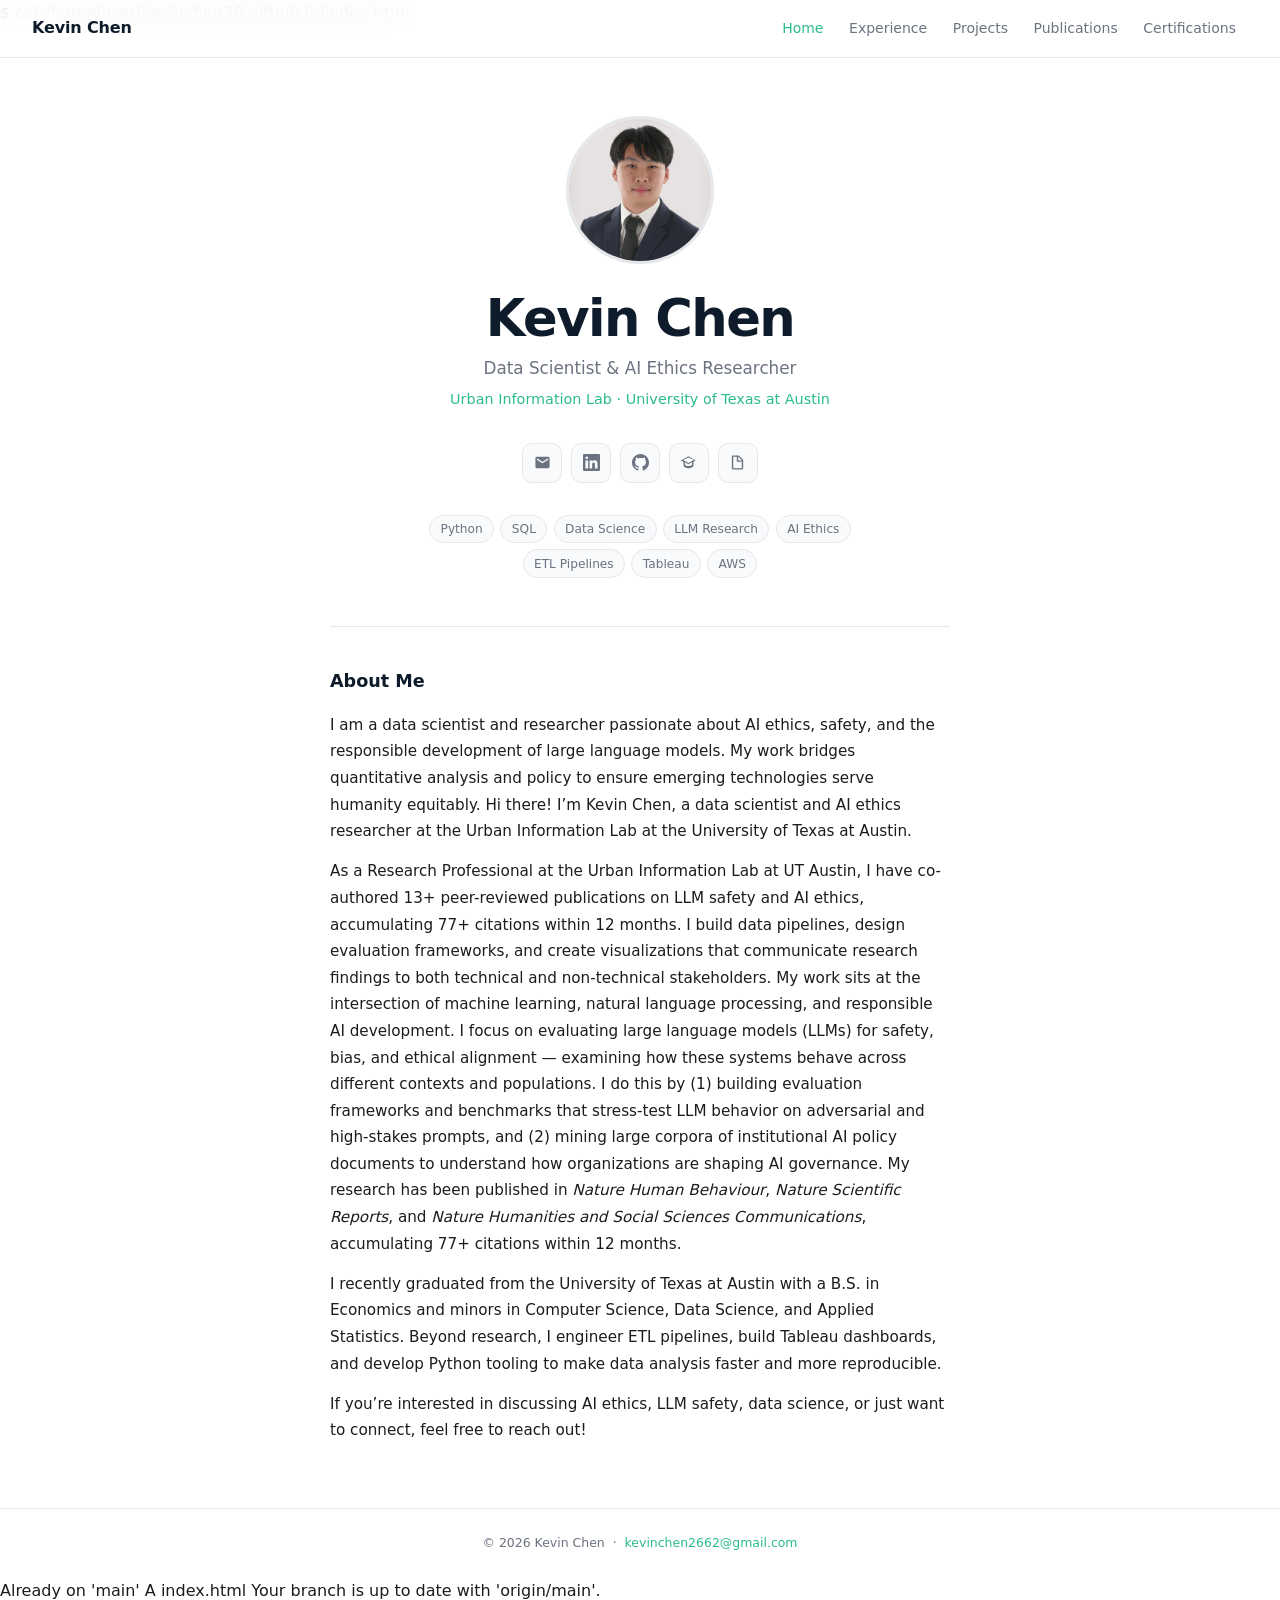
==== commit 3a0b12a9: "Add Experience page, About Me on home" ====
--- a/index.html
+++ b/index.html
@@ -43,12 +43,11 @@
 
     /* HOME HERO */
     .hero {
-      min-height: calc(100vh - var(--nh));
+      min-height: 100vh;
       padding-top: var(--nh);
       display: flex; flex-direction: column;
       align-items: center; justify-content: center;
-      text-align: center; padding: calc(var(--nh) + 2rem) 2rem 3rem;
-      gap: 0;
+      text-align: center; padding: calc(var(--nh) + 2rem) 2rem 4rem;
     }
     .hero-avatar {
       width: 148px; height: 148px; border-radius: 50%;
@@ -69,8 +68,18 @@
     }
     .soc:hover { background: var(--teal); color: #fff; border-color: var(--teal); }
     .soc svg { width: 17px; height: 17px; fill: currentColor; }
-    .hero-chips { display: flex; flex-wrap: wrap; gap: .4rem; justify-content: center; max-width: 460px; }
+    .hero-chips { display: flex; flex-wrap: wrap; gap: .4rem; justify-content: center; max-width: 460px; margin-bottom: 3rem; }
     .chip { background: var(--bg2); color: var(--muted); padding: .2rem .65rem; border-radius: 999px; font-size: .76rem; font-weight: 500; border: 1px solid var(--border); }
+
+    /* ABOUT ME SECTION */
+    .home-about {
+      max-width: 620px; width: 100%;
+      border-top: 1px solid var(--border);
+      padding-top: 2.5rem; text-align: left;
+    }
+    .home-about h2 { font-size: 1.1rem; font-weight: 700; color: var(--navy); margin-bottom: 1rem; }
+    .home-about p { font-size: .95rem; color: var(--text); line-height: 1.75; margin-bottom: .85rem; }
+    .home-about p:last-child { margin-bottom: 0; }
 
     footer { border-top: 1px solid var(--border); padding: 1.5rem 2rem; text-align: center; font-size: .78rem; color: var(--muted); }
     footer a { color: var(--teal); }
@@ -88,7 +97,7 @@
     <a href="/" class="nav-brand">Kevin Chen</a>
     <div class="nav-links">
       <a href="/" class="active">Home</a>
-      <a href="/about">About</a>
+      <a href="/experience">Experience</a>
       <a href="/projects">Projects</a>
       <a href="/publications">Publications</a>
       <a href="/certifications">Certifications</a>
@@ -96,7 +105,7 @@
   </nav>
 
   <main class="hero">
-    <!-- REPLACE: add headshot at assets/images/headshot.jpg -->
+    <!-- REPLACE: headshot at assets/images/Headshot.jpg -->
     <img class="hero-avatar" src="/assets/images/Headshot.jpg" alt="Kevin Chen"
          onerror="this.style.display='none'" />
 
@@ -114,7 +123,7 @@
       <a class="soc" href="https://github.com/kevinchen76" target="_blank" rel="noopener" title="GitHub">
         <svg viewBox="0 0 24 24"><path d="M12 0C5.37 0 0 5.37 0 12c0 5.3 3.438 9.8 8.205 11.385.6.113.82-.258.82-.577v-2.165c-3.338.726-4.042-1.61-4.042-1.61-.546-1.387-1.333-1.756-1.333-1.756-1.09-.745.083-.729.083-.729 1.205.085 1.84 1.237 1.84 1.237 1.07 1.834 2.807 1.304 3.492.997.108-.775.418-1.305.762-1.605-2.665-.3-5.466-1.332-5.466-5.93 0-1.31.468-2.38 1.235-3.22-.124-.303-.535-1.524.117-3.176 0 0 1.008-.322 3.3 1.23a11.5 11.5 0 0 1 3.003-.404c1.02.005 2.047.138 3.003.404 2.29-1.552 3.297-1.23 3.297-1.23.653 1.653.242 2.874.118 3.176.77.84 1.233 1.91 1.233 3.22 0 4.61-2.807 5.625-5.479 5.92.43.372.823 1.102.823 2.222v3.293c0 .322.218.694.825.576C20.565 21.796 24 17.298 24 12c0-6.63-5.37-12-12-12z"/></svg>
       </a>
-      <a class="soc" href="https://scholar.google.com/citations?hl=en&user=L82lUkgAAAAJ&view_op=list_works&authuser=1&gmla=AIqSsVt1hXtijwoN20H0Kjrqv947qUwffiA45glxFBLXHGRj9blbDuaBHf15lg56hncUG5a1Dw3mAO63YFYJB7YB" target="_blank" rel="noopener" title="Google Scholar">
+      <a class="soc" href="https://scholar.google.com/citations?user=L82lUkgAAAAJ" target="_blank" rel="noopener" title="Google Scholar">
         <svg viewBox="0 0 24 24"><path d="M12 3 1 9l4 2.18V17c0 1.1 3.13 3 7 3s7-1.9 7-3v-5.82L22 9 12 3zm5 12.6c-.45.54-2.5 1.4-5 1.4s-4.55-.86-5-1.4v-4.03l5 2.73 5-2.73v4.03zM12 12.72 4.5 8.57 12 5.08l7.5 3.49L12 12.72z"/></svg>
       </a>
       <a class="soc" href="/assets/resume.pdf" target="_blank" rel="noopener" title="Resume / CV">
@@ -132,6 +141,44 @@
       <span class="chip">Tableau</span>
       <span class="chip">AWS</span>
     </div>
+
+    <div class="home-about">
+      <h2>About Me</h2>
+         <p>
+        I am a data scientist and researcher passionate about AI ethics, safety, and the
+        responsible development of large language models. My work bridges quantitative
+        analysis and policy to ensure emerging technologies serve humanity equitably.
+        Hi there! I&rsquo;m Kevin Chen, a data scientist and AI ethics researcher at the
+        Urban Information Lab at the University of Texas at Austin.
+      </p>
+      <p>
+        As a Research Professional at the Urban Information Lab at UT Austin, I have
+        co-authored 13+ peer-reviewed publications on LLM safety and AI ethics,
+        accumulating 77+ citations within 12 months. I build data pipelines, design
+        evaluation frameworks, and create visualizations that communicate research findings
+        to both technical and non-technical stakeholders.
+        My work sits at the intersection of machine learning, natural language processing,
+        and responsible AI development. I focus on evaluating large language models (LLMs)
+        for safety, bias, and ethical alignment &mdash; examining how these systems behave
+        across different contexts and populations. I do this by (1)&nbsp;building evaluation
+        frameworks and benchmarks that stress-test LLM behavior on adversarial and
+        high-stakes prompts, and (2)&nbsp;mining large corpora of institutional AI policy
+        documents to understand how organizations are shaping AI governance. My research
+        has been published in <em>Nature Human Behaviour</em>, <em>Nature Scientific
+        Reports</em>, and <em>Nature Humanities and Social Sciences Communications</em>,
+        accumulating 77+ citations within 12 months.
+      </p>
+      <p>
+        I recently graduated from the University of Texas at Austin with a B.S. in
+        Economics and minors in Computer Science, Data Science, and Applied Statistics.
+        Beyond research, I engineer ETL pipelines, build Tableau dashboards, and develop
+        Python tooling to make data analysis faster and more reproducible.
+      </p>
+      <p>
+        If you&rsquo;re interested in discussing AI ethics, LLM safety, data science, or
+        just want to connect, feel free to reach out!
+      </p>
+    </div>
   </main>
 
   <footer>
@@ -141,4 +188,7 @@
 
   <script>document.getElementById('year').textContent = new Date().getFullYear();</script>
 </body>
-</html>+</html>
+Already on 'main'
+A	index.html
+Your branch is up to date with 'origin/main'.
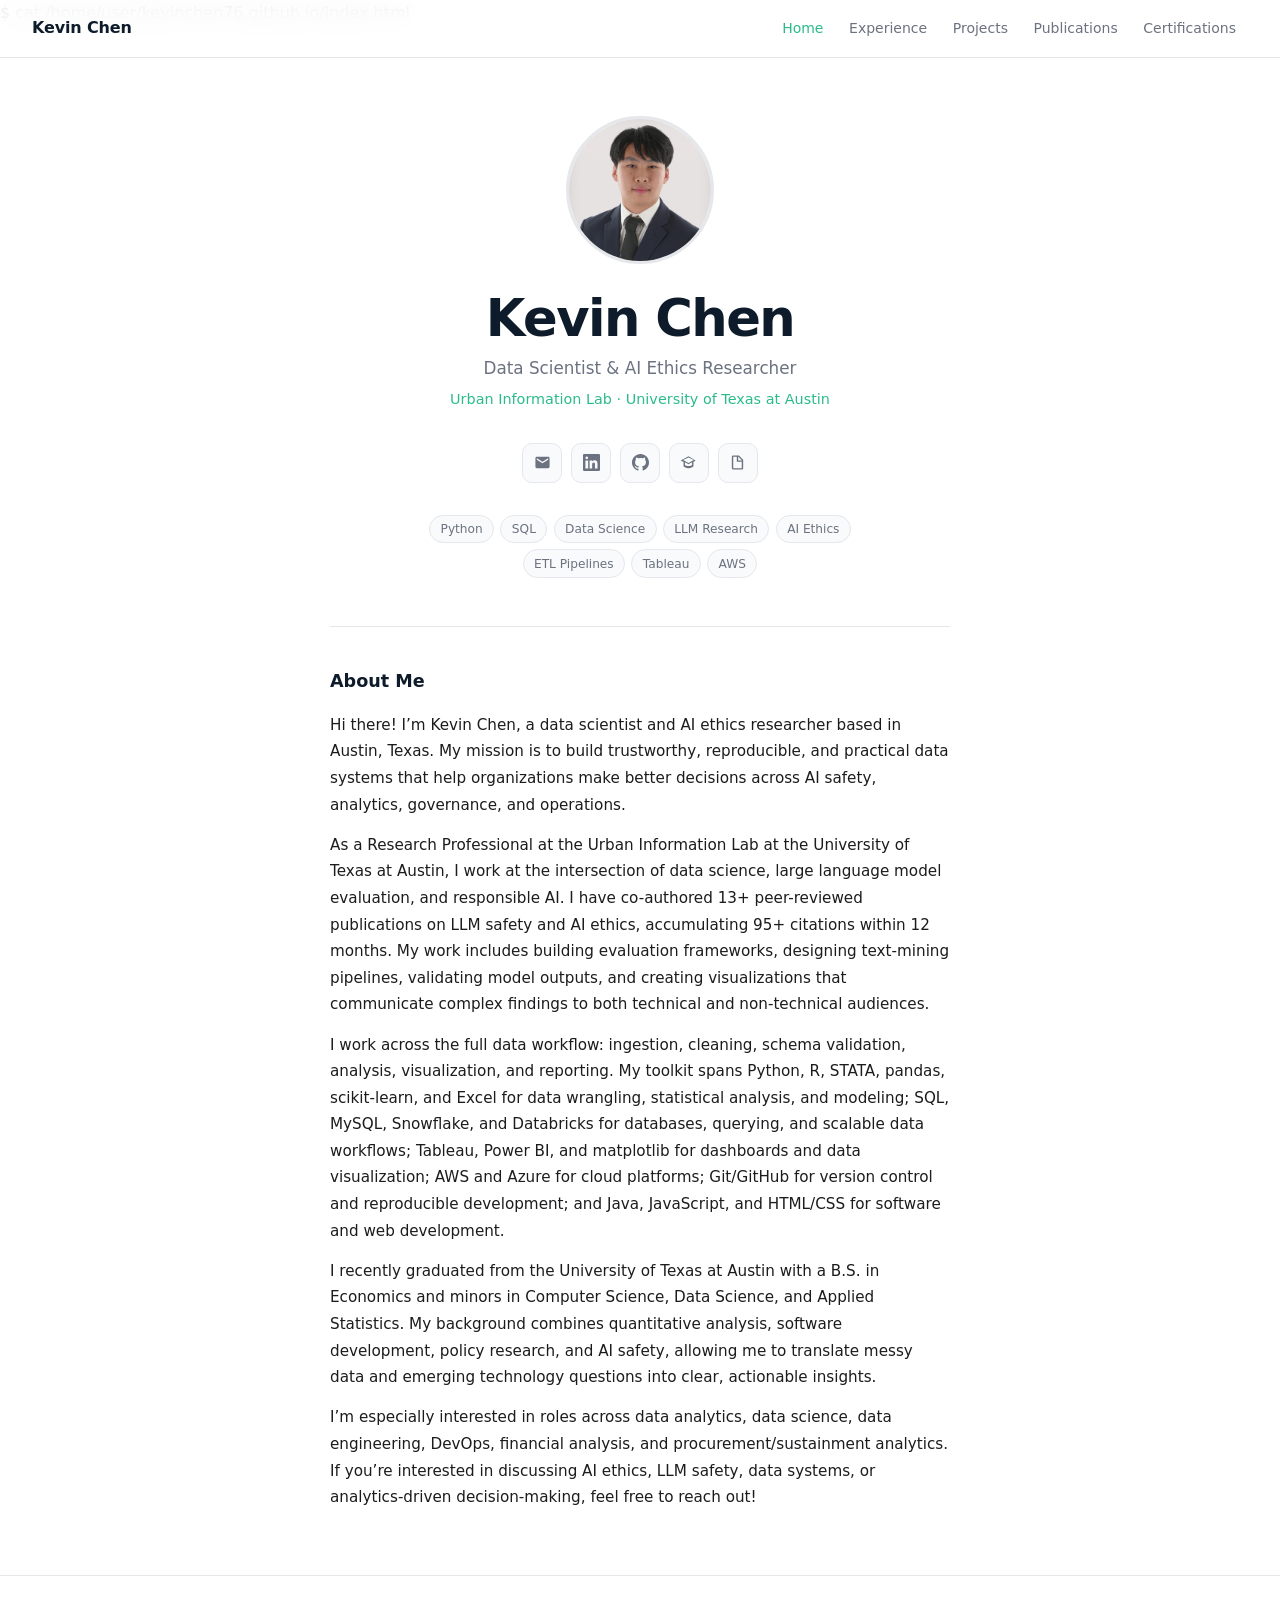
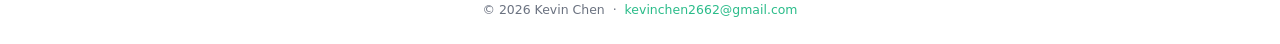
==== commit b7182194: "added personal website under project" ====
--- a/index.html
+++ b/index.html
@@ -144,39 +144,49 @@
 
     <div class="home-about">
       <h2>About Me</h2>
-         <p>
-        I am a data scientist and researcher passionate about AI ethics, safety, and the
-        responsible development of large language models. My work bridges quantitative
-        analysis and policy to ensure emerging technologies serve humanity equitably.
-        Hi there! I&rsquo;m Kevin Chen, a data scientist and AI ethics researcher at the
-        Urban Information Lab at the University of Texas at Austin.
-      </p>
-      <p>
-        As a Research Professional at the Urban Information Lab at UT Austin, I have
-        co-authored 13+ peer-reviewed publications on LLM safety and AI ethics,
-        accumulating 77+ citations within 12 months. I build data pipelines, design
-        evaluation frameworks, and create visualizations that communicate research findings
-        to both technical and non-technical stakeholders.
-        My work sits at the intersection of machine learning, natural language processing,
-        and responsible AI development. I focus on evaluating large language models (LLMs)
-        for safety, bias, and ethical alignment &mdash; examining how these systems behave
-        across different contexts and populations. I do this by (1)&nbsp;building evaluation
-        frameworks and benchmarks that stress-test LLM behavior on adversarial and
-        high-stakes prompts, and (2)&nbsp;mining large corpora of institutional AI policy
-        documents to understand how organizations are shaping AI governance. My research
-        has been published in <em>Nature Human Behaviour</em>, <em>Nature Scientific
-        Reports</em>, and <em>Nature Humanities and Social Sciences Communications</em>,
-        accumulating 77+ citations within 12 months.
-      </p>
+
+      <p>
+        Hi there! I&rsquo;m Kevin Chen, a data scientist and AI ethics researcher based in
+        Austin, Texas. My mission is to build trustworthy, reproducible, and practical
+        data systems that help organizations make better decisions across AI safety,
+        analytics, governance, and operations.
+      </p>
+
+      <p>
+        As a Research Professional at the Urban Information Lab at the University of
+        Texas at Austin, I work at the intersection of data science, large language
+        model evaluation, and responsible AI. I have co-authored 13+ peer-reviewed
+        publications on LLM safety and AI ethics, accumulating 95+ citations within
+        12 months. My work includes building evaluation frameworks, designing
+        text-mining pipelines, validating model outputs, and creating visualizations
+        that communicate complex findings to both technical and non-technical audiences.
+      </p>
+
+      <p>
+        I work across the full data workflow: ingestion, cleaning,
+        schema validation, analysis, visualization, and reporting. My toolkit spans Python, R, 
+        STATA, pandas, scikit-learn, and Excel for data wrangling, 
+        statistical analysis, and modeling; SQL, MySQL, Snowflake, and
+        Databricks for databases, querying, and scalable data workflows; Tableau,
+        Power BI, and matplotlib for dashboards and data visualization; AWS and Azure
+        for cloud platforms; Git/GitHub for version control and reproducible development;
+        and Java, JavaScript, and HTML/CSS for software and web development.
+      </p>
+
       <p>
         I recently graduated from the University of Texas at Austin with a B.S. in
         Economics and minors in Computer Science, Data Science, and Applied Statistics.
-        Beyond research, I engineer ETL pipelines, build Tableau dashboards, and develop
-        Python tooling to make data analysis faster and more reproducible.
-      </p>
-      <p>
-        If you&rsquo;re interested in discussing AI ethics, LLM safety, data science, or
-        just want to connect, feel free to reach out!
+        My background combines quantitative analysis, software development, policy
+        research, and AI safety, allowing me to translate messy data and emerging
+        technology questions into clear, actionable insights.
+      </p>
+
+      <p>
+        I&rsquo;m especially interested in roles across data analytics, data science,
+        data engineering, DevOps, financial analysis, and
+        procurement/sustainment analytics. If you&rsquo;re interested in discussing AI
+        ethics, LLM safety, data systems, or analytics-driven decision-making, feel
+        free to reach out!
       </p>
     </div>
   </main>
@@ -189,6 +199,3 @@
   <script>document.getElementById('year').textContent = new Date().getFullYear();</script>
 </body>
 </html>
-Already on 'main'
-A	index.html
-Your branch is up to date with 'origin/main'.
